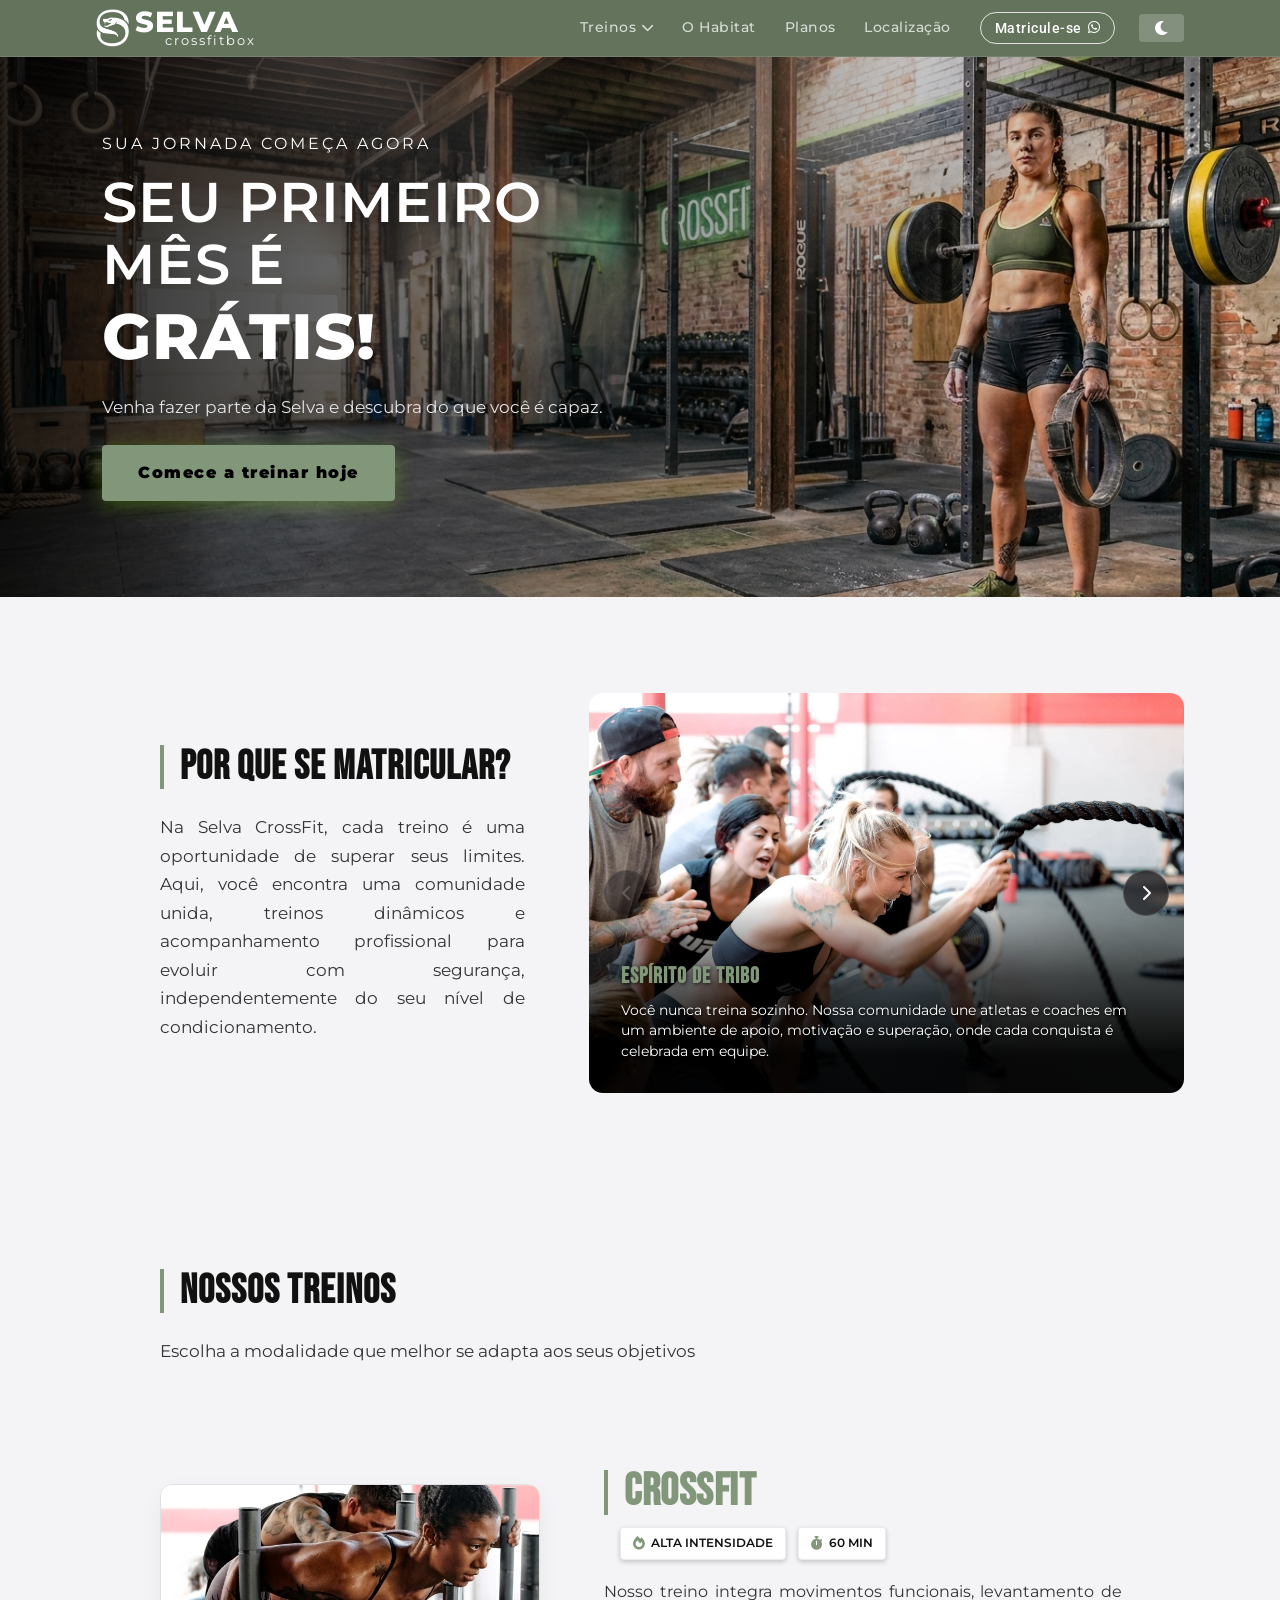
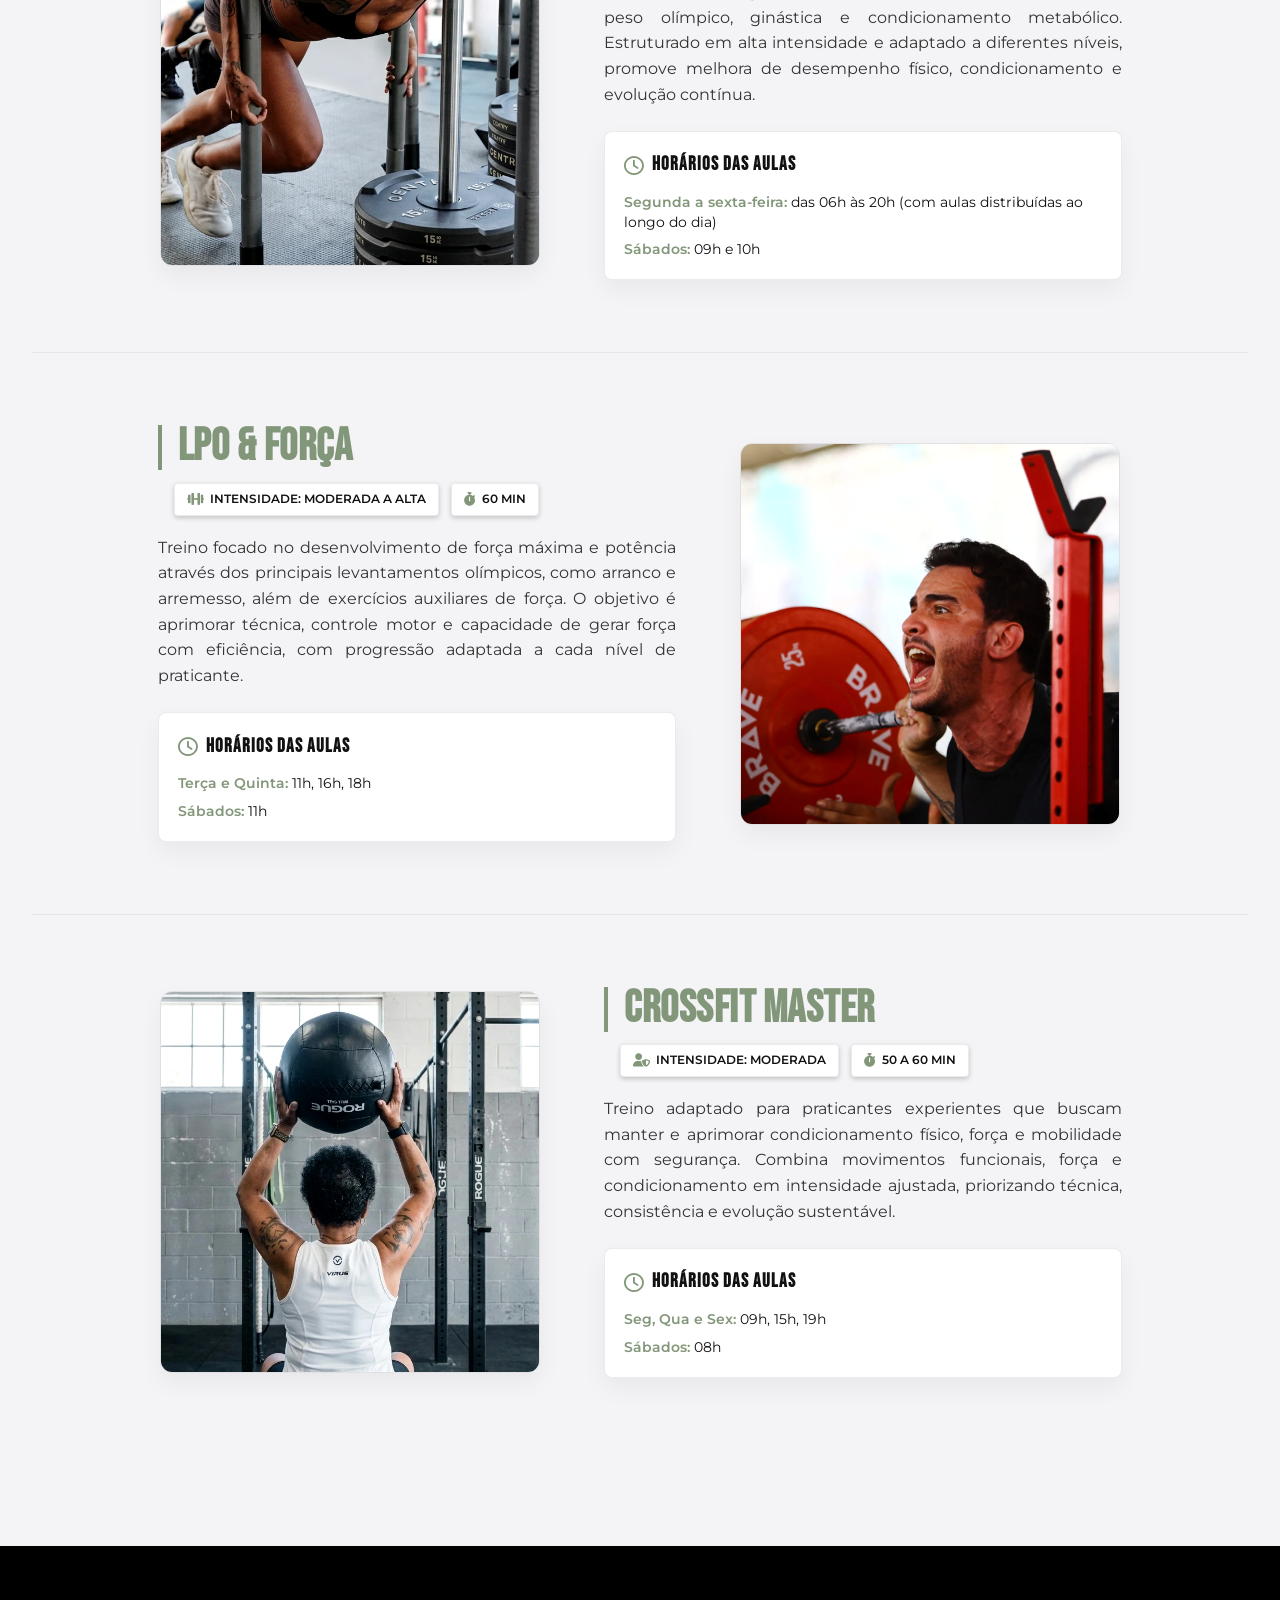
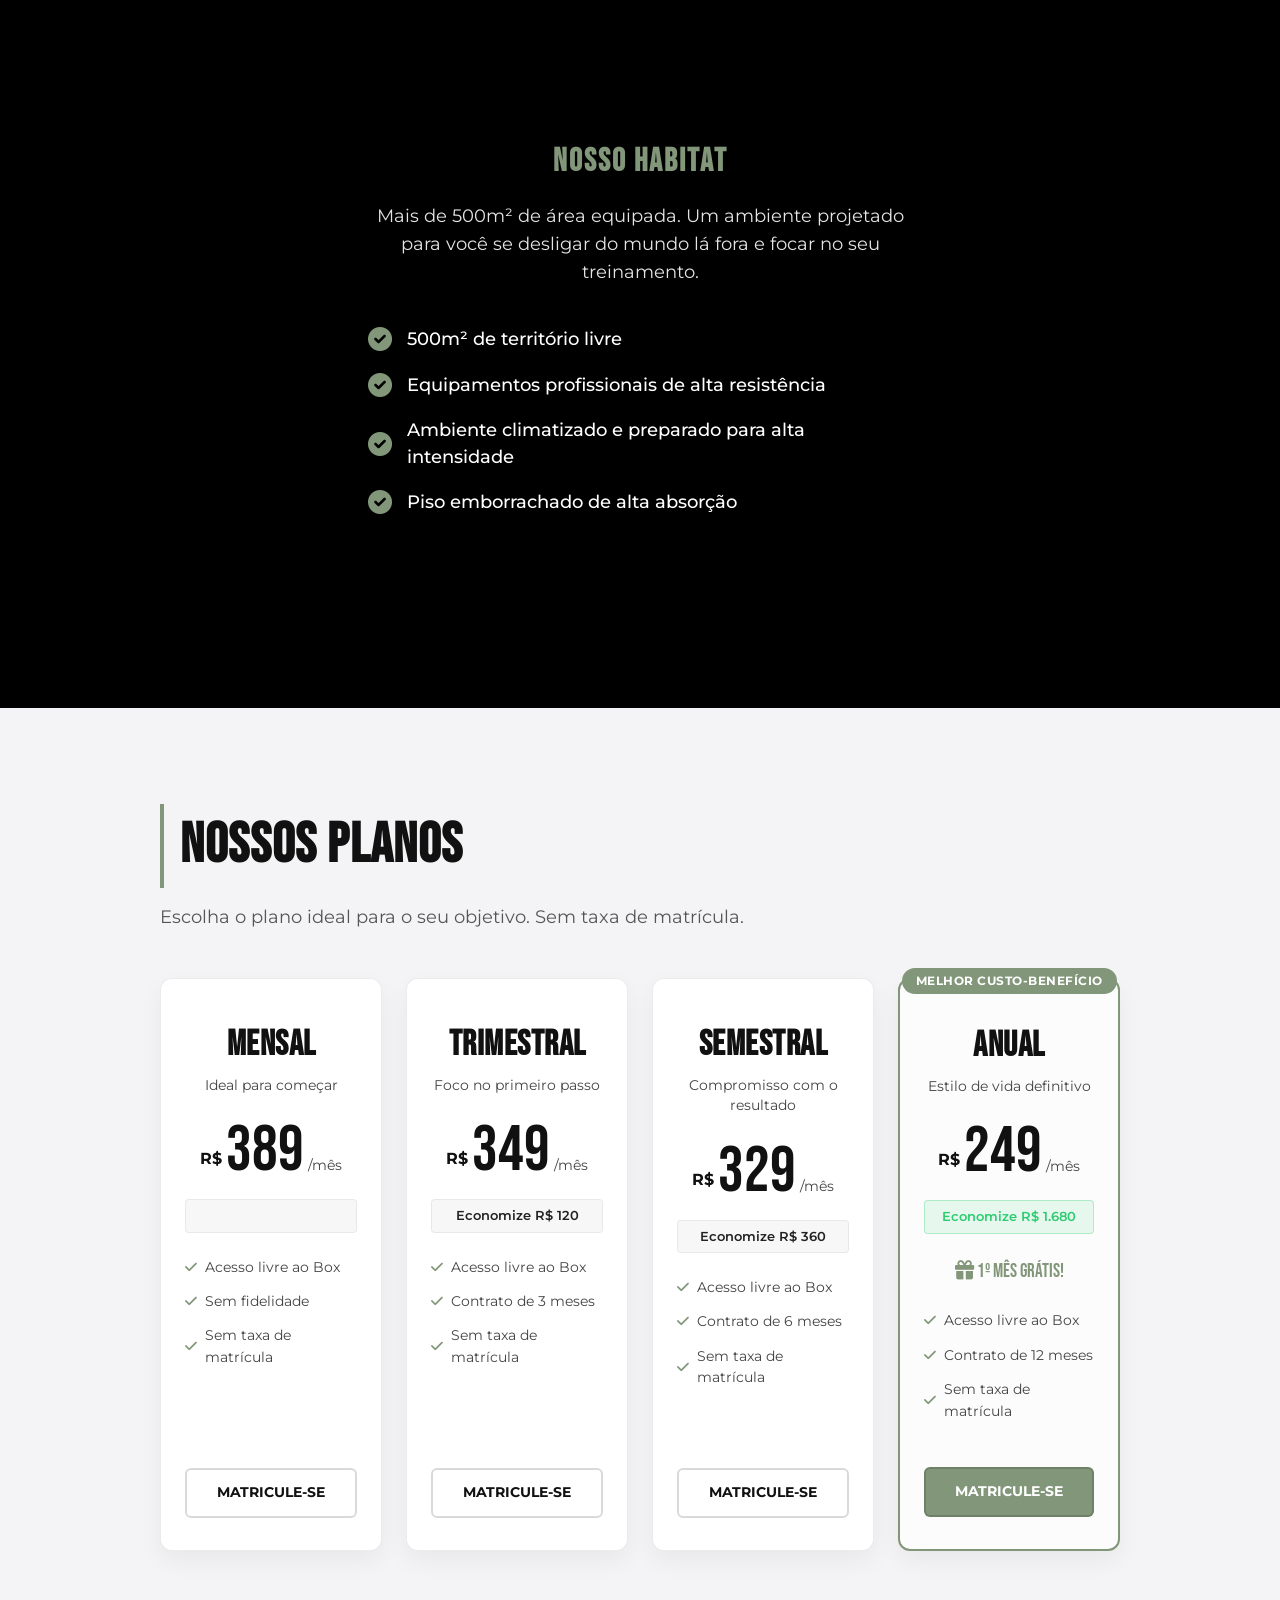
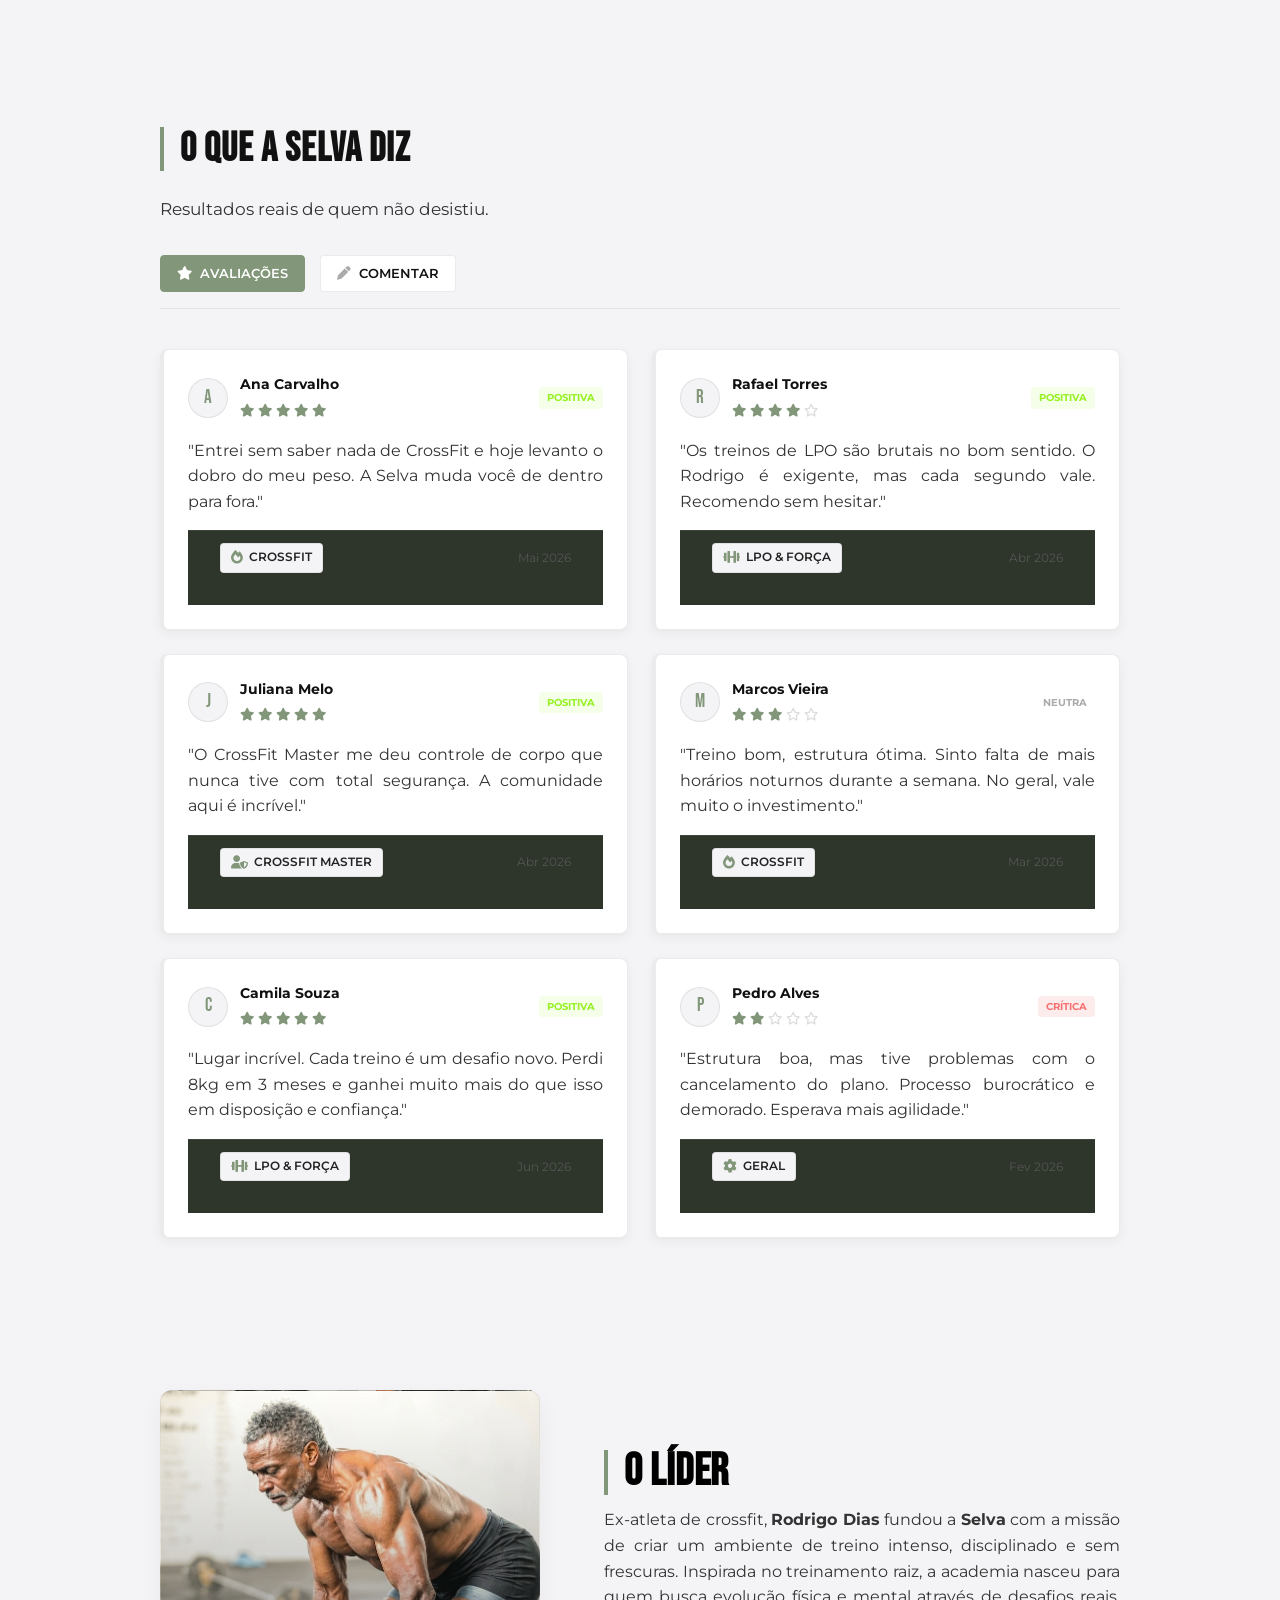
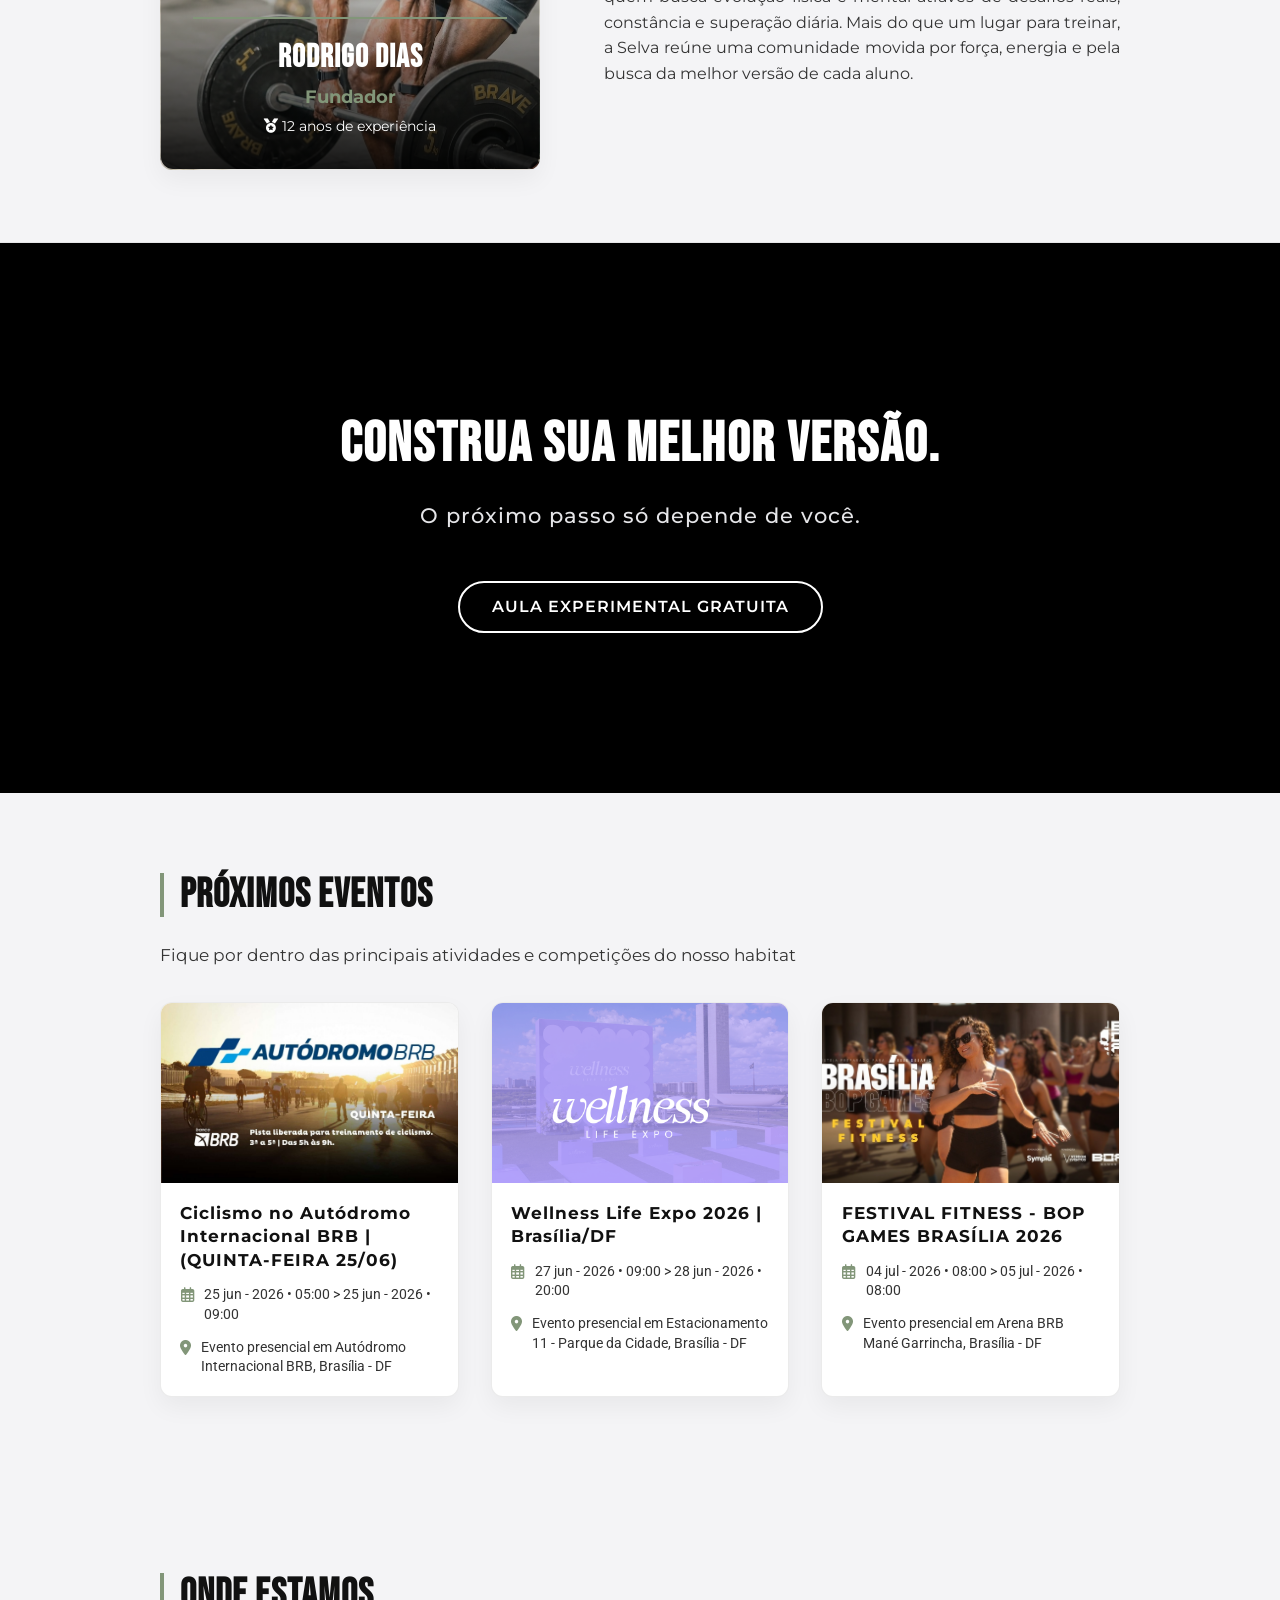
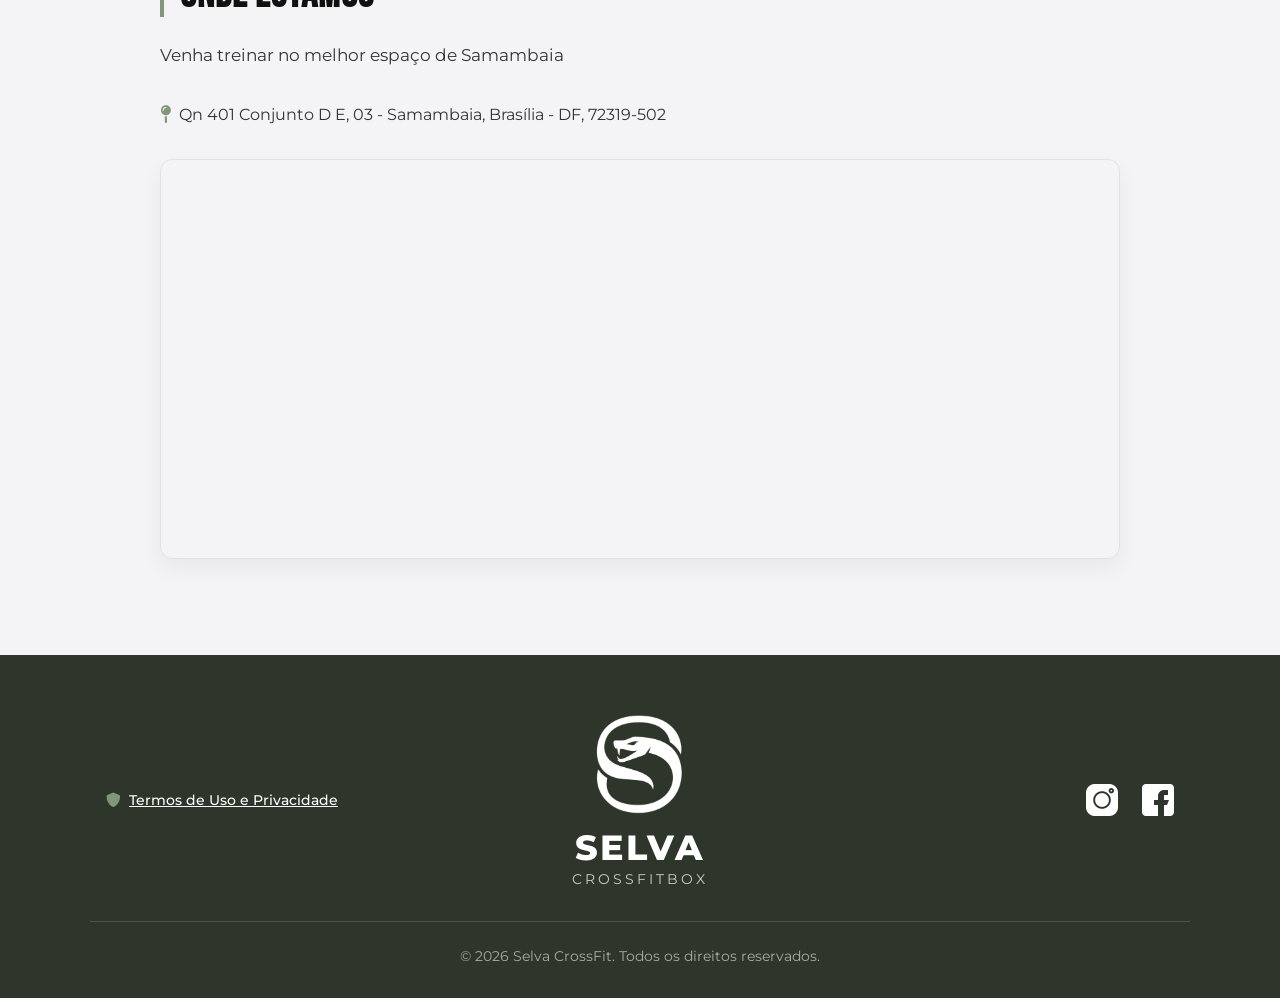
==== index.html @ 00e19dc9 "Atualização Geral" ====
<!DOCTYPE html>
<html lang="pt-BR">

<head>
    <meta charset="UTF-8">
    <meta name="viewport" content="width=device-width, initial-scale=1.0, viewport-fit=cover">
    <meta name="description"
        content="Selva CrossFit - Desperte seu instinto primal. A maior academia de Samambaia - DF.">
    <meta name="theme-color" content="#e6e6e8">
    <title>Selva CrossFit | Desperte seu Instinto Primal - Samambaia/DF</title>

    <!-- Importação das fontes -->
    <link rel="preconnect" href="https://fonts.googleapis.com">
    <link rel="preconnect" href="https://fonts.gstatic.com" crossorigin>
    <link
        href="https://fonts.googleapis.com/css2?family=Bebas+Neue&family=League+Gothic&family=Montserrat:wght@400;700;800&family=Roboto:wght@300;400;500;700&display=swap"
        rel="stylesheet">
    <link rel="stylesheet" href="https://cdnjs.cloudflare.com/ajax/libs/font-awesome/6.0.0-beta3/css/all.min.css">

    <!-- Importação das fontes CSS-->
    <link rel="stylesheet" href="css/base/reset.css">
    <link rel="stylesheet" href="css/base/global.css">

    <link rel="stylesheet" href="css/layout/header.css">
    <link rel="stylesheet" href="css/layout/footer.css">

    <link rel="stylesheet" href="css/sections/promocional.css">
    <link rel="stylesheet" href="css/sections/carrossel.css">
    <link rel="stylesheet" href="css/sections/treinos.css">
    <link rel="stylesheet" href="css/sections/habitat.css">
    <link rel="stylesheet" href="css/sections/planos.css">
    <link rel="stylesheet" href="css/sections/reviwers.css">
    <link rel="stylesheet" href="css/sections/lider.css">
    <link rel="stylesheet" href="css/sections/parallax.css">
    <link rel="stylesheet" href="css/sections/eventos.css">
    <link rel="stylesheet" href="css/sections/localizacao.css">

</head>

<body>
    <!-- Botão tema -->
    <input type="checkbox" id="dark-toggle" class="sr-only" checked>
    <input type="checkbox" id="menu-toggle" class="sr-only">

    <div class="site-container">

        <!-- Menu -->
        <header class="main-header">
            <div class="header-container">

                <!-- Logo -->
                <a href="#inicio" class="logo-link" aria-label="Selva CrossFit - Voltar para o início">
                    <div class="logo-area-composta">
                        <img src="assets/icons/logo.svg" class="logo-simbolo" alt="" aria-hidden="true">
                        <div class="logo-texto-bloco">
                            <h1 class="logo-txt-principal">SELVA</h1>
                            <span class="logo-txt-sub">crossfitbox</span>
                        </div>
                    </div>
                </a>

                <nav class="top-nav" aria-label="Navegação principal">
                    <ul>
                        <li class="dropdown">
                            <a href="#inicio" aria-haspopup="true">Treinos <i class="fas fa-chevron-down"
                                    aria-hidden="true"></i></a>
                            <ul class="dropdown-menu">
                                <li><a href="#crossfit">CrossFit</a></li>
                                <li><a href="#lpo">LPO</a></li>
                                <li><a href="#crossfit-master">CrossFit Master</a></li>
                            </ul>
                        </li>
                        <li><a href="#estrutura">O Habitat</a></li>
                        <li><a href="#planos">Planos</a></li>
                        <li><a href="#localizacao">Localização</a></li>
                        <li class="nav-btn-container">
                            <a href="https://api.whatsapp.com/send/?phone=556130488201" target="_blank" rel="noopener"
                                class="btn-nav-eval">
                                Matricule-se <i class="fab fa-whatsapp" aria-hidden="true"></i>
                            </a>
                        </li>
                    </ul>
                </nav>

                <div class="header-controls">
                    <div class="theme-toggle">
                        <label for="dark-toggle" class="toggle-label">
                            <i class="fas fa-moon" aria-hidden="true"></i>
                            <span class="sr-only">Alternar tema claro e escuro</span>
                        </label>
                    </div>

                    <label for="menu-toggle" class="btn-mobile-menu">
                        <i class="fas fa-bars" aria-hidden="true"></i>
                        <span class="sr-only">Abrir menu de navegação</span>
                    </label>
                </div>

            </div>
        </header>

        <!-- Seção banner promocional -->
        <section id="inicio" class="promocional">
            <div class="conteudo-promo">
                <span>SUA JORNADA COMEÇA AGORA</span>
                <h2>
                    SEU PRIMEIRO MÊS É
                    <span>GRÁTIS!</span>
                </h2>
                <p>
                    Venha fazer parte da Selva e descubra do que você é capaz.
                </p>
                <a href="#planos" class="btn-green">
                    Comece a treinar hoje
                </a>
            </div>
            <div class="promo-imagem">
                <img src="assets/img/banner/promocao.png" alt="Crossfit">
            </div>
        </section>


        <!-- Seção Por Que Matricular na Selva -->
        <section id="por-que-selva" class="pq-selva-section">

            <!-- Inputs de controle para movimentar o trilho lateralmente -->
            <input type="radio" name="pq-carousel-track" id="pq-car-1" checked class="sr-only">
            <input type="radio" name="pq-carousel-track" id="pq-car-2" class="sr-only">
            <input type="radio" name="pq-carousel-track" id="pq-car-3" class="sr-only">
            <input type="radio" name="pq-carousel-track" id="pq-car-4" class="sr-only">

            <div class="pq-selva-container-centralizado">
                <div class="pq-selva-flex-layout">

                    <!-- LADO ESQUERDO -->
                    <div class="pq-selva-texto-lado">
                        <div class="pq-titulo-bloco">
                            <h2 class="section-main-title text-left">Por que se matricular?</h2>
                        </div>
                        <p class="pq-texto-principal">
                            Na Selva CrossFit, cada treino é uma oportunidade de superar seus limites. Aqui, você
                            encontra uma comunidade unida, treinos dinâmicos e acompanhamento profissional para evoluir
                            com segurança, independentemente do seu nível de condicionamento.
                        </p>
                    </div>

                    <!-- LADO DIREITO -->
                    <div class="pq-selva-carousel-lado">

                        <div class="carousel-window">

                            <!-- AS SETAS FLUTUANTES -->
                            <div class="carousel-navigation-absolute">
                                <div class="arrows-group-abs ctrl-1">
                                    <span class="arrow-abs-disabled"><i class="fas fa-chevron-left"></i></span>
                                    <label for="pq-car-2" class="arrow-abs-active"><i
                                            class="fas fa-chevron-right"></i></label>
                                </div>
                                <div class="arrows-group-abs ctrl-2">
                                    <label for="pq-car-1" class="arrow-abs-active"><i
                                            class="fas fa-chevron-left"></i></label>
                                    <label for="pq-car-3" class="arrow-abs-active"><i
                                            class="fas fa-chevron-right"></i></label>
                                </div>
                                <div class="arrows-group-abs ctrl-3">
                                    <label for="pq-car-2" class="arrow-abs-active"><i
                                            class="fas fa-chevron-left"></i></label>
                                    <label for="pq-car-4" class="arrow-abs-active"><i
                                            class="fas fa-chevron-right"></i></label>
                                </div>
                                <div class="arrows-group-abs ctrl-4">
                                    <label for="pq-car-3" class="arrow-abs-active"><i
                                            class="fas fa-chevron-left"></i></label>
                                    <span class="arrow-abs-disabled"><i class="fas fa-chevron-right"></i></span>
                                </div>
                            </div>

                            <!-- TRILHO DE IMAGENS -->
                            <div class="carousel-track">

                                <!-- Imagem 1: Comunidade -->
                                <div class="carousel-card-item">
                                    <div class="card-img-box">
                                        <img src="assets/img/carrossel/comunidade.webp" alt="Comunidade Selva CrossFit">
                                        <div class="card-caption-inside">
                                            <h3>Espírito de Tribo</h3>
                                            <p>Você nunca treina sozinho. Nossa comunidade une atletas e coaches em um
                                                ambiente de apoio, motivação e superação, onde cada conquista é
                                                celebrada em equipe.</p>
                                        </div>
                                    </div>
                                </div>

                                <!-- Imagem 2: Instrutor -->
                                <div class="carousel-card-item">
                                    <div class="card-img-box">
                                        <img src="assets/img/carrossel/instrutor.webp" alt="Treinadores Selva CrossFit">
                                        <div class="card-caption-inside">
                                            <h3>Treinadores de Verdade</h3>
                                            <p>Profissionais altamente qualificados acompanham cada treino, garantindo
                                                execução correta dos movimentos e prevenção de lesões. As aulas são
                                                adaptadas ao seu nível, do iniciante ao atleta experiente.</p>
                                        </div>
                                    </div>
                                </div>

                                <!-- Imagem 3: Variedade -->
                                <div class="carousel-card-item">
                                    <div class="card-img-box">
                                        <img src="assets/img/carrossel/variedade.webp"
                                            alt="Treinos Dinâmicos Selva CrossFit">
                                        <div class="card-caption-inside">
                                            <h3>Treinos Dinâmicos</h3>
                                            <p>Sem monotonia. Cada dia é um treino diferente, combinando levantamento de
                                                peso, ginástica e cardio para manter a evolução constante e evitar
                                                estagnação.</p>
                                        </div>
                                    </div>
                                </div>

                                <!-- Imagem 4: Ambiente -->
                                <div class="carousel-card-item">
                                    <div class="card-img-box">
                                        <img src="assets/img/carrossel/ambiente.webp" alt="Estrutura Selva CrossFit">
                                        <div class="card-caption-inside">
                                            <h3>Estrutura de Elite</h3>
                                            <p>Estrutura completa para treinos de alta performance, com equipamentos
                                                modernos, ambiente preparado e segurança para evoluir em qualquer nível.
                                            </p>
                                        </div>
                                    </div>
                                </div>

                            </div> <!-- /carousel-track -->
                        </div> <!-- /carousel-window -->

                    </div> <!-- /pq-selva-carousel-lado -->

                </div> <!-- /pq-selva-flex-layout -->
            </div> <!-- /pq-selva-container-centralizado -->
        </section>

        <!-- Seção de Treinos-->
        <section id="treinos" class="treinos-secao-global">
            <div class="container-titulo-treinos">
                <div class="pq-titulo-bloco">
                    <h2 class="section-main-title text-left">Nossos Treinos</h2>
                </div>
                <p class="section-subtitle">Escolha a modalidade que melhor se adapta aos seus objetivos</p>
            </div>
            <!-- MODALIDADE 1: CROSSFIT -->
            <div id="crossfit" class="treino-secao-independente">
                <div class="treino-container-centralizado">
                    <div class="treino-row-grande">
                        <div class="treino-col-img-grande">
                            <img src="assets/img/modalidades/crossfit.webp" alt="Treino de CrossFit Selva">
                        </div>
                        <div class="treino-col-texto-grande">
                            <div class="treino-titulo-bloco">
                                <h3>CrossFit</h3>
                            </div>
                            <div class="treino-badges-atributos">
                                <span class="badge-atrib"><i class="fas fa-fire"></i> Alta Intensidade</span>
                                <span class="badge-atrib"><i class="fas fa-stopwatch"></i> 60 min</span>
                            </div>
                            <p class="treino-descricao">
                                Nosso treino integra movimentos funcionais, levantamento de peso olímpico, ginástica e
                                condicionamento metabólico. Estruturado em alta intensidade e adaptado a diferentes
                                níveis, promove melhora de desempenho físico, condicionamento e evolução contínua.
                            </p>
                            <div class="treino-horarios-box">
                                <h4><i class="far fa-clock"></i> Horários das aulas</h4>
                                <div class="horarios-grid">
                                    <div class="horario-item"><span>Segunda a sexta-feira:</span> das 06h às 20h (com
                                        aulas distribuídas ao longo do dia)</div>
                                    <div class="horario-item"><span>Sábados:</span> 09h e 10h</div>
                                </div>
                            </div>
                        </div>
                    </div>
                </div>
            </div>

            <!-- MODALIDADE 2: LPO & FORÇA -->
            <div id="lpo" class="treino-secao-independente">
                <div class="treino-container-centralizado">
                    <div class="treino-row-grande row-reverse-grande">
                        <div class="treino-col-img-grande">
                            <img src="assets/img/modalidades/lpo.webp" alt="Treino de LPO Selva">
                        </div>
                        <div class="treino-col-texto-grande">
                            <div class="treino-titulo-bloco">
                                <h3>LPO & Força</h3>
                            </div>
                            <div class="treino-badges-atributos">
                                <span class="badge-atrib"><i class="fas fa-dumbbell"></i> Intensidade: moderada a
                                    alta</span>
                                <span class="badge-atrib"><i class="fas fa-stopwatch"></i> 60 min</span>
                            </div>
                            <p class="treino-descricao">
                                Treino focado no desenvolvimento de força máxima e potência através dos principais
                                levantamentos olímpicos, como arranco e arremesso, além de exercícios auxiliares de
                                força. O objetivo é aprimorar técnica, controle motor e capacidade de gerar força com
                                eficiência, com progressão adaptada a cada nível de praticante.
                            </p>
                            <div class="treino-horarios-box">
                                <h4><i class="far fa-clock"></i> Horários das Aulas</h4>
                                <div class="horarios-grid">
                                    <div class="horario-item"><span>Terça e Quinta:</span> 11h, 16h, 18h</div>
                                    <div class="horario-item"><span>Sábados:</span> 11h</div>
                                </div>
                            </div>
                        </div>
                    </div>
                </div>
            </div>

            <!-- MODALIDADE 3: CROSSFIT MASTER -->
            <div id="crossfit-master" class="treino-secao-independente">
                <div class="treino-container-centralizado">
                    <div class="treino-row-grande">
                        <div class="treino-col-img-grande">
                            <img src="assets/img/modalidades/master.webp" alt="Treino de CrossFit Master Selva">
                        </div>
                        <div class="treino-col-texto-grande">
                            <div class="treino-titulo-bloco">
                                <h3>CrossFit Master</h3>
                            </div>
                            <div class="treino-badges-atributos">
                                <span class="badge-atrib"><i class="fas fa-user-shield"></i> Intensidade:
                                    moderada</span>
                                <span class="badge-atrib"><i class="fas fa-stopwatch"></i> 50 a 60 min</span>
                            </div>
                            <p class="treino-descricao">
                                Treino adaptado para praticantes experientes que buscam manter e aprimorar
                                condicionamento físico, força e mobilidade com segurança. Combina movimentos funcionais,
                                força e condicionamento em intensidade ajustada, priorizando técnica, consistência e
                                evolução sustentável.
                            </p>
                            <div class="treino-horarios-box">
                                <h4><i class="far fa-clock"></i> Horários das Aulas</h4>
                                <div class="horarios-grid">
                                    <div class="horario-item"><span>Seg, Qua e Sex:</span> 09h, 15h, 19h</div>
                                    <div class="horario-item"><span>Sábados:</span> 08h</div>
                                </div>
                            </div>
                        </div>
                    </div>
                </div>
            </div>
        </section>

        <!-- Seção de habitat-->
        <section id="estrutura" class="habitat-video-section">
            <video autoplay loop muted playsinline poster="assets/video/video.mp4" class="habitat-video-bg">
                <source src="assets/video/video.mp4" type="video/mp4">
                Seu navegador não suporta vídeos.
            </video>

            <div class="habitat-overlay">
                <div class="container habitat-content">
                    <h2>Nosso Habitat</h2>
                    <p class="section-subtitle">Mais de 500m² de área equipada. Um ambiente projetado para você se
                        desligar do mundo lá fora e focar no seu treinamento.</p>

                    <div class="estrutura-list-container">
                        <ul class="estrutura-list">
                            <li><i class="fas fa-check-circle" aria-hidden="true"></i> 500m² de território livre</li>
                            <li><i class="fas fa-check-circle" aria-hidden="true"></i> Equipamentos profissionais de
                                alta resistência</li>
                            <li><i class="fas fa-check-circle" aria-hidden="true"></i> Ambiente climatizado e preparado
                                para alta intensidade</li>
                            <li><i class="fas fa-check-circle" aria-hidden="true"></i> Piso emborrachado de alta
                                absorção</li>
                        </ul>
                    </div>
                </div>
            </div>
        </section>
        <main>

            <!-- Seção de Planos -->
            <section id="planos" class="planos-secao-global">
                <div class="container-titulo-planos">
                    <div class="planos-titulo-bloco">
                        <h2 class="section-main-title text-left">Nossos Planos</h2>
                    </div>
                    <p class="section-subtitle">Escolha o plano ideal para o seu objetivo. Sem taxa de matrícula.</p>
                </div>

                <div class="planos-container-centralizado">
                    <div class="planos-grid-premium">

                        <!-- CARD 1: MENSAL -->
                        <div class="plano-card-premium">
                            <div class="plano-header">
                                <h3>Mensal</h3>
                                <p class="plano-sub">Ideal para começar</p>
                            </div>
                            <div class="plano-preco-box">
                                <span class="moeda">R$</span>
                                <span class="valor">389</span>
                                <span class="periodo">/mês</span>
                            </div>
                            <div class="plano-economia-badge economia-vazia">
                                —
                            </div>
                            <ul class="plano-beneficios">
                                <li><i class="fas fa-check"></i> Acesso livre ao Box</li>
                                <li><i class="fas fa-check"></i> Sem fidelidade</li>
                                <li><i class="fas fa-check"></i> Sem taxa de matrícula</li>
                            </ul>
                            <div class="plano-action">
                                <a href="https://api.whatsapp.com/send/?phone=556130488201" target="_blank"
                                    rel="noopener" class="btn-plano">Matricule-se</a>
                            </div>
                        </div>

                        <!-- CARD 2: TRIMESTRAL -->
                        <div class="plano-card-premium">
                            <div class="plano-header">
                                <h3>Trimestral</h3>
                                <p class="plano-sub">Foco no primeiro passo</p>
                            </div>
                            <div class="plano-preco-box">
                                <span class="moeda">R$</span>
                                <span class="valor">349</span>
                                <span class="periodo">/mês</span>
                            </div>
                            <div class="plano-economia-badge">
                                Economize R$ 120
                            </div>
                            <ul class="plano-beneficios">
                                <li><i class="fas fa-check"></i> Acesso livre ao Box</li>
                                <li><i class="fas fa-check"></i> Contrato de 3 meses</li>
                                <li><i class="fas fa-check"></i> Sem taxa de matrícula</li>
                            </ul>
                            <div class="plano-action">
                                <a href="https://api.whatsapp.com/send/?phone=556130488201" target="_blank"
                                    rel="noopener" class="btn-plano">Matricule-se</a>
                            </div>
                        </div>

                        <!-- CARD 3: SEMESTRAL -->
                        <div class="plano-card-premium">
                            <div class="plano-header">
                                <h3>Semestral</h3>
                                <p class="plano-sub">Compromisso com o resultado</p>
                            </div>
                            <div class="plano-preco-box">
                                <span class="moeda">R$</span>
                                <span class="valor">329</span>
                                <span class="periodo">/mês</span>
                            </div>
                            <div class="plano-economia-badge">
                                Economize R$ 360
                            </div>
                            <ul class="plano-beneficios">
                                <li><i class="fas fa-check"></i> Acesso livre ao Box</li>
                                <li><i class="fas fa-check"></i> Contrato de 6 meses</li>
                                <li><i class="fas fa-check"></i> Sem taxa de matrícula</li>
                            </ul>
                            <div class="plano-action">
                                <a href="https://api.whatsapp.com/send/?phone=556130488201" target="_blank"
                                    rel="noopener" class="btn-plano">Matricule-se</a>
                            </div>
                        </div>

                        <!-- CARD 4: ANUAL (DESTAQUE) -->
                        <div class="plano-card-premium plano-destaque">
                            <div class="tag-mais-vantajoso">Melhor Custo-Benefício</div>
                            <div class="plano-header">
                                <h3>Anual</h3>
                                <p class="plano-sub">Estilo de vida definitivo</p>
                            </div>
                            <div class="plano-preco-box">
                                <span class="moeda">R$</span>
                                <span class="valor">249</span>
                                <span class="periodo">/mês</span>
                            </div>
                            <div class="plano-economia-badge badge-anual">
                                Economize R$ 1.680
                            </div>
                            <div class="bonus-anual-tag">
                                <i class="fas fa-gift"></i> 1º MÊS GRÁTIS!
                            </div>
                            <ul class="plano-beneficios">
                                <li><i class="fas fa-check"></i> Acesso livre ao Box</li>
                                <li><i class="fas fa-check"></i> Contrato de 12 meses</li>
                                <li><i class="fas fa-check"></i> Sem taxa de matrícula</li>
                            </ul>
                            <div class="plano-action">
                                <a href="https://api.whatsapp.com/send/?phone=556130488201" target="_blank"
                                    rel="noopener" class="btn-plano btn-plano-destaque">Matricule-se</a>
                            </div>
                        </div>

                    </div>
                </div>
            </section>

            <!-- Seção de Avaliações -->
            <section id="avaliacoes" class="treinos-secao-global">
                <div class="container-titulo-treinos">
                    <div class="pq-titulo-bloco">
                        <h2 class="section-main-title text-left">O que a Selva diz</h2>
                    </div>
                    <p class="section-subtitle">Resultados reais de quem não desistiu.</p>
                </div>

                <div class="treino-container-centralizado">
                    <!-- Controle das abas -->
                    <input type="checkbox" id="reviews-tab-toggle" class="sr-only">

                    <!-- Abas Estilizadas -->
                    <div class="rv-tabs">
                        <label class="rv-tab rv-tab--list" for="reviews-tab-toggle">
                            <i class="fas fa-star" aria-hidden="true"></i> Avaliações
                        </label>
                        <label class="rv-tab rv-tab--form" for="reviews-tab-toggle">
                            <i class="fas fa-pen" aria-hidden="true"></i> Comentar
                        </label>
                    </div>

                    <!-- Painel: Lista de avaliações (6 cards) -->
                    <div class="rv-panel rv-panel--list">

                        <!-- Card 1 -->
                        <article class="rv-card">
                            <h3 class="sr-only">Avaliação de Ana Carvalho</h3>
                            <header class="rv-card__header">
                                <div class="rv-avatar">A</div>
                                <div>
                                    <p class="rv-card__name">Ana Carvalho</p>
                                    <div class="rv-stars rv-stars--5">
                                        <i class="fas fa-star" aria-hidden="true"></i>
                                        <i class="fas fa-star" aria-hidden="true"></i>
                                        <i class="fas fa-star" aria-hidden="true"></i>
                                        <i class="fas fa-star" aria-hidden="true"></i>
                                        <i class="fas fa-star" aria-hidden="true"></i>
                                        <span class="sr-only">5 de 5 estrelas</span>
                                    </div>
                                </div>
                                <span class="rv-badge rv-badge--positive">Positiva</span>
                            </header>
                            <p class="treino-descricao">"Entrei sem saber nada de CrossFit e hoje levanto o dobro do meu
                                peso. A Selva muda você de dentro para fora."</p>
                            <footer class="rv-card__footer">
                                <span class="badge-atrib"><i class="fas fa-fire"></i> CrossFit</span>
                                <time class="rv-date" datetime="2026-05">Mai 2026</time>
                            </footer>
                        </article>

                        <!-- Card 2 -->
                        <article class="rv-card">
                            <h4 class="sr-only">Avaliação de Rafael Torres</h4>
                            <header class="rv-card__header">
                                <div class="rv-avatar">R</div>
                                <div>
                                    <p class="rv-card__name">Rafael Torres</p>
                                    <div class="rv-stars rv-stars--4">
                                        <i class="fas fa-star" aria-hidden="true"></i>
                                        <i class="fas fa-star" aria-hidden="true"></i>
                                        <i class="fas fa-star" aria-hidden="true"></i>
                                        <i class="fas fa-star" aria-hidden="true"></i>
                                        <i class="far fa-star" aria-hidden="true"></i>
                                        <span class="sr-only">4 de 5 estrelas</span>
                                    </div>
                                </div>
                                <span class="rv-badge rv-badge--positive">Positiva</span>
                            </header>
                            <p class="treino-descricao">"Os treinos de LPO são brutais no bom sentido. O Rodrigo é
                                exigente, mas cada segundo vale. Recomendo sem hesitar."</p>
                            <footer class="rv-card__footer">
                                <span class="badge-atrib"><i class="fas fa-dumbbell"></i> LPO & Força</span>
                                <time class="rv-date" datetime="2026-04">Abr 2026</time>
                            </footer>
                        </article>

                        <!-- Card 3 -->
                        <article class="rv-card">
                            <h4 class="sr-only">Avaliação de Juliana Melo</h4>
                            <header class="rv-card__header">
                                <div class="rv-avatar">J</div>
                                <div>
                                    <p class="rv-card__name">Juliana Melo</p>
                                    <div class="rv-stars rv-stars--5">
                                        <i class="fas fa-star" aria-hidden="true"></i>
                                        <i class="fas fa-star" aria-hidden="true"></i>
                                        <i class="fas fa-star" aria-hidden="true"></i>
                                        <i class="fas fa-star" aria-hidden="true"></i>
                                        <i class="fas fa-star" aria-hidden="true"></i>
                                        <span class="sr-only">5 de 5 estrelas</span>
                                    </div>
                                </div>
                                <span class="rv-badge rv-badge--positive">Positiva</span>
                            </header>
                            <p class="treino-descricao">"O CrossFit Master me deu controle de corpo que nunca tive com
                                total segurança. A comunidade aqui é incrível."</p>
                            <footer class="rv-card__footer">
                                <span class="badge-atrib"><i class="fas fa-user-shield"></i> CrossFit Master</span>
                                <time class="rv-date" datetime="2026-04">Abr 2026</time>
                            </footer>
                        </article>

                        <!-- Card 4 -->
                        <article class="rv-card">
                            <h4 class="sr-only">Avaliação de Marcos Vieira</h4>
                            <header class="rv-card__header">
                                <div class="rv-avatar">M</div>
                                <div>
                                    <p class="rv-card__name">Marcos Vieira</p>
                                    <div class="rv-stars rv-stars--3">
                                        <i class="fas fa-star" aria-hidden="true"></i>
                                        <i class="fas fa-star" aria-hidden="true"></i>
                                        <i class="fas fa-star" aria-hidden="true"></i>
                                        <i class="far fa-star" aria-hidden="true"></i>
                                        <i class="far fa-star" aria-hidden="true"></i>
                                        <span class="sr-only">3 de 5 estrelas</span>
                                    </div>
                                </div>
                                <span class="rv-badge rv-badge--neutral">Neutra</span>
                            </header>
                            <p class="treino-descricao">"Treino bom, estrutura ótima. Sinto falta de mais horários
                                noturnos durante a semana. No geral, vale muito o investimento."</p>
                            <footer class="rv-card__footer">
                                <span class="badge-atrib"><i class="fas fa-fire"></i> CrossFit</span>
                                <time class="rv-date" datetime="2026-03">Mar 2026</time>
                            </footer>
                        </article>

                        <!-- Card 5 -->
                        <article class="rv-card">
                            <h4 class="sr-only">Avaliação de Camila Souza</h4>
                            <header class="rv-card__header">
                                <div class="rv-avatar">C</div>
                                <div>
                                    <p class="rv-card__name">Camila Souza</p>
                                    <div class="rv-stars rv-stars--5">
                                        <i class="fas fa-star" aria-hidden="true"></i>
                                        <i class="fas fa-star" aria-hidden="true"></i>
                                        <i class="fas fa-star" aria-hidden="true"></i>
                                        <i class="fas fa-star" aria-hidden="true"></i>
                                        <i class="fas fa-star" aria-hidden="true"></i>
                                        <span class="sr-only">5 de 5 estrelas</span>
                                    </div>
                                </div>
                                <span class="rv-badge rv-badge--positive">Positiva</span>
                            </header>
                            <p class="treino-descricao">"Lugar incrível. Cada treino é um desafio novo. Perdi 8kg em 3
                                meses e ganhei muito mais do que isso em disposição e confiança."</p>
                            <footer class="rv-card__footer">
                                <span class="badge-atrib"><i class="fas fa-dumbbell"></i> LPO & Força</span>
                                <time class="rv-date" datetime="2026-06">Jun 2026</time>
                            </footer>
                        </article>

                        <!-- Card 6 -->
                        <article class="rv-card">
                            <h4 class="sr-only">Avaliação de Pedro Alves</h4>
                            <header class="rv-card__header">
                                <div class="rv-avatar">P</div>
                                <div>
                                    <p class="rv-card__name">Pedro Alves</p>
                                    <div class="rv-stars rv-stars--2">
                                        <i class="fas fa-star" aria-hidden="true"></i>
                                        <i class="fas fa-star" aria-hidden="true"></i>
                                        <i class="far fa-star" aria-hidden="true"></i>
                                        <i class="far fa-star" aria-hidden="true"></i>
                                        <i class="far fa-star" aria-hidden="true"></i>
                                        <span class="sr-only">2 de 5 estrelas</span>
                                    </div>
                                </div>
                                <span class="rv-badge rv-badge--critical">Crítica</span>
                            </header>
                            <p class="treino-descricao">"Estrutura boa, mas tive problemas com o cancelamento do plano.
                                Processo burocrático e demorado. Esperava mais agilidade."</p>
                            <footer class="rv-card__footer">
                                <span class="badge-atrib"><i class="fas fa-cog"></i> Geral</span>
                                <time class="rv-date" datetime="2026-02">Fev 2026</time>
                            </footer>
                        </article>

                    </div>

                    <!-- Painel: Formulário de novo comentário -->
                    <div class="rv-panel rv-panel--form">
                        <div class="treino-horarios-box rv-form-wrapper">
                            <div class="treino-titulo-bloco">
                                <h3>Deixe seu depoimento</h3>
                            </div>
                            <form class="rv-form" action="#avaliacoes" method="get" novalidate>

                                <div class="rv-form__row">
                                    <div class="rv-form__field">
                                        <label class="rv-form__label" for="rv-nome">Nome</label>
                                        <input class="rv-form__input" id="rv-nome" name="nome" type="text"
                                            placeholder="Seu nome completo" required>
                                    </div>
                                    <div class="rv-form__field">
                                        <label class="rv-form__label" for="rv-modalidade">Modalidade</label>
                                        <select class="rv-form__input" id="rv-modalidade" name="modalidade" required>
                                            <option value="" disabled selected>Selecione</option>
                                            <option value="crossfit">CrossFit</option>
                                            <option value="lpo">LPO & Força</option>
                                            <option value="master">CrossFit Master</option>
                                        </select>
                                    </div>
                                </div>

                                <!-- SISTEMA DE CLIQUE -->
                                <fieldset class="rv-form__fieldset">
                                    <legend class="rv-form__label">Sua nota</legend>
                                    <div class="rv-star-picker">
                                        <input type="radio" id="review-5" class="sr-only rv-star-input"
                                            name="review-stars" value="5">
                                        <label for="review-5"><i class="fas fa-star"></i><span class="sr-only">5
                                                estrelas</span></label>

                                        <input type="radio" id="review-4" class="sr-only rv-star-input"
                                            name="review-stars" value="4">
                                        <label for="review-4"><i class="fas fa-star"></i><span class="sr-only">4
                                                estrelas</span></label>

                                        <input type="radio" id="review-3" class="sr-only rv-star-input"
                                            name="review-stars" value="3">
                                        <label for="review-3"><i class="fas fa-star"></i><span class="sr-only">3
                                                estrelas</span></label>

                                        <input type="radio" id="review-2" class="sr-only rv-star-input"
                                            name="review-stars" value="2">
                                        <label for="review-2"><i class="fas fa-star"></i><span class="sr-only">2
                                                estrelas</span></label>

                                        <input type="radio" id="review-1" class="sr-only rv-star-input"
                                            name="review-stars" value="1">
                                        <label for="review-1"><i class="fas fa-star"></i><span class="sr-only">1
                                                estrela</span></label>
                                    </div>
                                </fieldset>
                                <div class="rv-form__field">
                                    <label class="rv-form__label" for="rv-comentario">Comentário</label>
                                    <textarea class="rv-form__input rv-form__textarea" id="rv-comentario"
                                        name="comentario" placeholder="Conte sua experiência na Selva..." rows="4"
                                        required></textarea>
                                </div>

                                <button class="btn rv-form__submit" type="submit">
                                    Enviar avaliação <i class="fas fa-chevron-right" aria-hidden="true"></i>
                                </button>

                            </form>
                        </div>
                    </div>

                </div>
            </section>

            <!-- Seção O Líder -->
            <section id="lider" class="treino-secao-independente" style="background: #0d0d0e;">
                <div class="treino-container-centralizado">
                    <div class="treino-row-grande">

                        <!-- LADO ESQUERDO -->
                        <div class="treino-col-img-grande"
                            style="overflow: visible; border: none; box-shadow: none; background: transparent;">
                            <div class="flip-card-container" onclick="this.classList.toggle('flipped')">
                                <div class="flip-card">
                                    <div class="flip-front">
                                        <div class="flip-front-content">
                                            <h3>Rodrigo Dias</h3>
                                            <p class="cargo">Fundador</p>
                                            <p><i class="fas fa-medal" aria-hidden="true"></i> 12 anos de experiência
                                            </p>
                                        </div>
                                    </div>
                                    <div class="flip-back">
                                        <i class="fas fa-quote-left" aria-hidden="true"></i>
                                        <blockquote cite="#lider">
                                            <p>"Aqui dentro, criamos resistência para sobreviver ao caos lá fora."</p>
                                        </blockquote>
                                    </div>
                                </div>
                            </div>
                        </div>

                        <!-- LADO DIREITO -->
                        <div class="lider-col-texto-grande">
                            <div class="treino-titulo-bloco">
                                <h3>O Líder</h3>
                            </div>
                            <p class="treino-descricao">
                                Ex-atleta de crossfit, <strong>Rodrigo Dias</strong> fundou a <strong>Selva</strong> com
                                a missão de criar um ambiente de treino intenso, disciplinado e sem frescuras. Inspirada
                                no treinamento raiz, a academia nasceu para quem busca evolução física e mental através
                                de desafios reais, constância e superação diária. Mais do que um lugar para treinar, a
                                Selva reúne uma comunidade movida por força, energia e pela busca da melhor versão de
                                cada aluno.
                            </p>
                        </div>

                    </div>
                </div>
            </section>

            <!-- Seção de Parallax -->
            <div class="parallax-section">
                <div class="parallax-overlay">
                    <h3>Construa sua melhor versão.</h3>
                    <p>O próximo passo só depende de você.</p>
                    <a href="https://api.whatsapp.com/send/?phone=556130488201" target="_blank" rel="noopener"
                        class="btn btn-white">Aula experimental gratuita</a>
                </div>
            </div>

            <!-- Seção Próximos Eventos  -->
            <section id="eventos" class="treinos-secao-global" style="padding-bottom: 6rem;">

                <!-- Cabeçalho  -->
                <div class="container-titulo-treinos">
                    <div class="pq-titulo-bloco">
                        <h2 class="section-main-title text-left">Próximos Eventos</h2>
                    </div>
                    <p class="section-subtitle">Fique por dentro das principais atividades e competições do nosso
                        habitat</p>
                </div>

                <!-- Grid de Conteúdo -->
                <div class="treino-container-centralizado">
                    <div class="eventos-grid">

                        <!-- Evento 1 -->
                        <a href="https://www.sympla.com.br/evento/ciclismo-no-autodromo-internacional-brb-quinta-feira-25-06/3449644?mp_rloc=Esportes&mp_rtil=Eventos+esportivos+em+destaque"
                            target="_blank" rel="noopener" class="evento-link-wrapper">
                            <article class="evento-card">
                                <div class="evento-img-wrapper">
                                    <img src="assets/img/eventos/evento1.jpg"
                                        alt="Ciclismo no Autódromo Internacional BRB" loading="lazy">
                                </div>
                                <div class="evento-info">
                                    <h3>Ciclismo no Autódromo Internacional BRB | (QUINTA-FEIRA 25/06)</h3>
                                    <div class="evento-data">
                                        <i class="far fa-calendar-alt" aria-hidden="true"></i>
                                        <span>25 jun - 2026 • 05:00 &gt; 25 jun - 2026 • 09:00</span>
                                    </div>
                                    <div class="evento-local">
                                        <i class="fas fa-map-marker-alt" aria-hidden="true"></i>
                                        <span>Evento presencial em Autódromo Internacional BRB, Brasília - DF</span>
                                    </div>
                                </div>
                            </article>
                        </a>

                        <!-- Evento 2 -->
                        <a href="https://www.sympla.com.br/evento/wellness-life-expo-2026-brasilia-df/3457720?referrer=gemini.google.com"
                            target="_blank" rel="noopener" class="evento-link-wrapper">
                            <article class="evento-card">
                                <div class="evento-img-wrapper">
                                    <img src="assets/img/eventos/evento2.png" alt="Wellness Life Expo 2026"
                                        loading="lazy">
                                </div>
                                <div class="evento-info">
                                    <h3>Wellness Life Expo 2026 | Brasília/DF</h3>
                                    <div class="evento-data">
                                        <i class="far fa-calendar-alt" aria-hidden="true"></i>
                                        <span>27 jun - 2026 • 09:00 &gt; 28 jun - 2026 • 20:00</span>
                                    </div>
                                    <div class="evento-local">
                                        <i class="fas fa-map-marker-alt" aria-hidden="true"></i>
                                        <span>Evento presencial em Estacionamento 11 - Parque da Cidade, Brasília -
                                            DF</span>
                                    </div>
                                </div>
                            </article>
                        </a>

                        <!-- Evento 3 -->
                        <a href="https://www.sympla.com.br/evento/festival-fitness-bop-games-brasilia-2026/3372519?referrer=www.google.com"
                            target="_blank" rel="noopener" class="evento-link-wrapper">
                            <article class="evento-card">
                                <div class="evento-img-wrapper">
                                    <img src="assets/img/eventos/evento3.jpg"
                                        alt="FESTIVAL FITNESS - BOP GAMES BRASÍLIA 2026" loading="lazy">
                                </div>
                                <div class="evento-info">
                                    <h3>FESTIVAL FITNESS - BOP GAMES BRASÍLIA 2026</h3>
                                    <div class="evento-data">
                                        <i class="far fa-calendar-alt" aria-hidden="true"></i>
                                        <span>04 jul - 2026 • 08:00 &gt; 05 jul - 2026 • 08:00</span>
                                    </div>
                                    <div class="evento-local">
                                        <i class="fas fa-map-marker-alt" aria-hidden="true"></i>
                                        <span>Evento presencial em Arena BRB Mané Garrincha, Brasília - DF</span>
                                    </div>
                                </div>
                            </article>
                        </a>

                    </div>
                </div>
            </section>

            <!-- Seção Onde Estamos -->
            <section id="localizacao" class="treinos-secao-global" style="padding-bottom: 6rem;">

                <!-- Cabeçalho da Seção -->
                <div class="container-titulo-treinos">
                    <div class="pq-titulo-bloco">
                        <h2 class="section-main-title text-left">Onde Estamos</h2>
                    </div>
                    <p class="section-subtitle">Venha treinar no melhor espaço de Samambaia</p>
                </div>

                <!-- Container centralizado -->
                <div class="treino-container-centralizado">
                    <p class="localizacao-p">
                        <i class="fas fa-map-pin" aria-hidden="true"></i>
                        Qn 401 Conjunto D E, 03 - Samambaia, Brasília - DF, 72319-502
                    </p>

                    <div class="mapa-wrapper">
                        <iframe
                            src="https://www.google.com/maps/embed?pb=!1m18!1m12!1m3!1d3837.8065014444214!2d-48.097800326151955!3d-15.86676408478375!2m3!1f0!2f0!3f0!3m2!1i1024!2i768!4f13.1!3m3!1m2!1s0x935bcd176c626767%3A0x6e49fe9bae37ff6!2sFaculdade%20CCI%20%E2%80%93%20Ensino%20Superior!5e0!3m2!1spt-BR!2sbr!4v1779733617661!5m2!1spt-BR!2sbr"
                            allowfullscreen="" loading="lazy" referrerpolicy="no-referrer-when-downgrade">
                        </iframe>
                    </div>
                </div>
            </section>

        </main>

        <!-- Rodapé -->
        <footer>
            <div class="container footer-grid">
                <div class="footer-left">
                    <p class="footer-seguranca">
                        <i class="fas fa-shield-alt" aria-hidden="true"></i>
                        <a href="pages/termos-dark.html" class="link-termos-dark">Termos de Uso e Privacidade</a>
                        <a href="pages/termos-light.html" class="link-termos-light">Termos de Uso e Privacidade</a>
                    </p>
                </div>

                <div class="footer-center">
                    <div class="footer-logo">
                        <figure class="logo-container-footer">
                            <img src="assets/icons/logo.svg" class="logo-light" alt="Logotipo Selva CrossFit">
                        </figure>
                    </div>
                    <h2 class="footer-brand-title">SELVA</h2>
                    <span class="footer-brand-sub">crossfitbox</span>
                </div>

                <div class="footer-right">
                    <div class="social-icons">
                        <a href="https://www.instagram.com/faculdadecci/reels/" target="_blank" rel="noopener"
                            aria-label="Instagram da Selva CrossFit">
                            <img src="assets/icons/instagram.svg" alt="Siga-nos no Instagram" loading="lazy">
                        </a>
                        <a href="https://www.facebook.com/FaculdadeCCI/" target="_blank" rel="noopener"
                            aria-label="Facebook da Selva CrossFit">
                            <img src="assets/icons/facebook.svg" alt="Curta no Facebook" loading="lazy">
                        </a>
                    </div>
                </div>
            </div>

            <div class="container">
                <hr>
                <div class="footer-links">
                    <p>© 2026 Selva CrossFit. Todos os direitos reservados.</p>
                </div>
            </div>
        </footer>

    </div>
</body>

</html>
---- css/base/global.css ----
/* ==========================================================================
   VARIÁVEIS CSS (TEMA ESCURO PADRÃO)
   ========================================================================== */
:root {
    /* Cores de fundo */
    --bg-primary: #0d0d0e;
    --bg-secondary: #1a1a1c;
    --bg-card: #1a1a1c;
    --bg-header: #64745c;            /* Verde fixo do cabeçalho (não muda) */
    --bg-footer: #2e352a;

    /* Cores de texto */
    --text-primary: #ffffff;
    --text-secondary: #cccccc;
    --text-muted: #aaaaaa;

    /* Bordas e sombras */
    --border-color: rgba(255, 255, 255, 0.1);
    --border-light: rgba(255, 255, 255, 0.08);
    --shadow-card: 0 10px 25px rgba(0, 0, 0, 0.4);
    --shadow-hover: 0 12px 30px rgba(0, 0, 0, 0.5);

    /* Cor de destaque (accent) */
    --accent: #829679;
    --accent-dark: #64745c;

    /* Badge e inputs */
    --badge-bg: #1a1a1c;
    --input-bg: #0d0d0e;
}

/* ==========================================================================
   TEMA CLARO (ativado pelo checkbox #dark-toggle)
   ========================================================================== */
#dark-toggle:checked ~ .site-container {
    --bg-primary: #f4f4f6;
    --bg-secondary: #ffffff;
    --bg-card: #ffffff;
    --text-primary: #111111;
    --text-secondary: #333333;
    --text-muted: #555555;
    --border-color: rgba(0, 0, 0, 0.08);
    --border-light: rgba(0, 0, 0, 0.06);
    --shadow-card: 0 10px 25px rgba(0, 0, 0, 0.05);
    --shadow-hover: 0 12px 30px rgba(0, 0, 0, 0.1);
    --badge-bg: #ffffff;
    --input-bg: #f4f4f6;
}

/* ==========================================================================
   ESTILOS GLOBAIS
   ========================================================================== */
* {
    margin: 0;
    padding: 0;
    box-sizing: border-box;
}

html {
    scroll-behavior: smooth;
}

body {
    font-family: 'Montserrat', 'Roboto', sans-serif;
    background: var(--bg-primary);
    color: var(--text-primary);
    transition: background 0.3s ease, color 0.3s ease;
}

.site-container {
    transition: background 0.4s ease, color 0.4s ease;
    background-color: var(--bg-primary);
    color: var(--text-primary);
    overflow-x: hidden;
}

section {
    padding-block: 6rem;
    padding-inline: 2rem;
}

h1, h2, h3, h4 {
    font-family: 'Bebas Neue', sans-serif;
    letter-spacing: 1px;
}
/* ==========================================================================
   BOTÕES E UTILITÁRIOS GERAIS
   ========================================================================== */
.btn,
.btn-white {
    display: inline-block;
    border-radius: 4px;
    padding: 16px 36px;
    text-decoration: none;
    font-weight: 700;
    text-transform: uppercase;
    letter-spacing: 1px;
    cursor: pointer;
    transition: background-color 0.3s ease, transform 0.3s ease, border-color 0.3s ease, color 0.3s ease, box-shadow 0.3s ease;
}

.btn {
    background: var(--accent);
    color: #000000;
    margin-top: 10px;
    border: none;
    animation: pulseGlow 2s infinite;
}

.btn:hover {
    background: var(--accent-dark);
    transform: translateY(-3px);
    animation: none;
    box-shadow: none;
}

@keyframes pulseGlow {
    0% { box-shadow: 0 0 0 0 rgba(151, 241, 36, 0.4); }
    70% { box-shadow: 0 0 0 15px rgba(151, 241, 36, 0); }
    100% { box-shadow: 0 0 0 0 rgba(151, 241, 36, 0); }
}

.btn-white {
    background: transparent;
    color: var(--text-primary);
    border: 2px solid var(--border-color);
}

.btn-white:hover {
    background: var(--bg-secondary);
    color: var(--accent);
    border-color: var(--accent);
}

.btn-small {
    padding: 10px 20px;
    font-size: 0.9rem;
    animation: none;
}
---- css/layout/header.css ----
/* ==========================================================================
    HEADER E NAVEGAÇÃO (CORES FIXAS)
   ========================================================================== */
.main-header {
    position: fixed;
    top: 0;
    width: 100%;
    z-index: 1000;
    background: var(--bg-header);
    border-bottom: 1px solid rgba(255, 255, 255, 0.1);
    padding: 0.5rem 2rem;
    transition: padding 0.3s ease;
}

.main-header .header-container {
    max-width: 100%;
    margin: 0 auto;
    padding: 0 4rem;
    display: flex;
    align-items: center;
    justify-content: flex-start;
    width: 100%;
}

/* Logo */
.logo-link {
    text-decoration: none;
    display: inline-block;
    flex-shrink: 0;
    cursor: pointer;
}

.logo-area-composta {
    display: flex;
    align-items: center;
    gap: 12px;
}

.logo-texto-bloco {
    display: flex;
    flex-direction: column;
    align-items: flex-start;
    gap: 0;
    line-height: 1;
}

.logo-simbolo {
    height: 40px;
    width: auto;
    margin-right: -7px;
    filter: none;
}

.logo-txt-principal {
    font-family: 'Montserrat', sans-serif;
    font-weight: 800;
    font-size: 1.8rem;
    color: #ffffff !important;
    letter-spacing: 1px;
    margin: 0;
    padding: 0;
    text-transform: uppercase;
    border-left: none;
    padding-left: 0;
}

.logo-txt-sub {
    font-family: 'Montserrat', sans-serif;
    font-weight: 400;
    font-size: 0.8rem;
    color: #ffffff !important;
    letter-spacing: 2px;
    margin: 0 0 0 30px;
    padding: 0;
    text-transform: lowercase;
    margin-top: -2px;
}

/* Menu superior */
.top-nav {
    display: flex;
    justify-content: flex-end;
    margin-left: auto;
    flex-grow: 0;
}

.top-nav > ul {
    list-style: none;
    display: flex;
    gap: 1.8rem;
    align-items: center;
    margin: 0;
    padding: 0;
}

.top-nav > ul > li {
    position: relative;
    height: 100%;
}

.top-nav a {
    font-family: 'Montserrat', sans-serif;
    font-weight: 500;
    text-decoration: none;
    color: rgba(255, 255, 255, 0.75);
    font-size: 0.9rem;
    text-transform: none;
    letter-spacing: 0.5px;
    display: inline-flex;
    align-items: center;
    gap: 6px;
    padding: 0.5rem 0;
    position: relative;
    transition: color 0.3s ease;
}

.top-nav a:hover,
.top-nav a.active {
    color: #ffffff;
}

.top-nav a::after {
    content: '';
    position: absolute;
    bottom: 5px;
    left: 0;
    width: 100%;
    height: 1px;
    background-color: #ffffff;
    transform: scaleX(0);
    transform-origin: center;
    opacity: 20%;
    transition: transform 0.3s cubic-bezier(0.25, 0.8, 0.25, 1);
}

.top-nav a:hover::after,
.top-nav a.active::after {
    transform: scaleX(1);
}

.top-nav .nav-btn-container a::after {
    display: none !important;
}

/* Dropdown */
.dropdown > a > i {
    transition: transform 0.4s cubic-bezier(0.175, 0.885, 0.32, 1.275);
    font-size: 0.8rem;
}

.dropdown:hover > a > i,
.dropdown:focus-within > a > i {
    transform: rotate(180deg);
}

.dropdown-menu {
    display: flex;
    flex-direction: column;
    list-style: none;
    position: absolute;
    top: 100%;
    left: 50%;
    transform: translateX(-50%) translateY(10px);
    background: #3b4436;
    border: 1px solid rgba(255, 255, 255, 0.1);
    border-radius: 8px;
    min-width: 160px;
    box-shadow: 0 10px 30px rgba(0, 0, 0, 0.15);
    padding: 0.5rem 0;
    z-index: 1001;
    opacity: 0;
    visibility: hidden;
    transition: all 0.3s cubic-bezier(0.25, 0.8, 0.25, 1);
}

.dropdown::after {
    content: '';
    position: absolute;
    top: 100%;
    left: 0;
    width: 100%;
    height: 20px;
}

.dropdown:hover .dropdown-menu,
.dropdown:focus-within .dropdown-menu {
    opacity: 1;
    visibility: visible;
    transform: translateX(-50%) translateY(0);
}

.dropdown-menu li {
    width: 100%;
}

.dropdown-menu a {
    padding: 0.6rem 1.2rem;
    font-size: 0.85rem;
    font-weight: 500;
    color: #ffffff;
    transition: all 0.2s ease;
    justify-content: flex-start;
}

.dropdown-menu a:hover {
    background: rgba(255, 255, 255, 0.15);
    padding-left: 1.5rem;
}

.dropdown-menu a::after {
    display: none !important;
}

/* Controles do header (tema e botão) */
.header-controls {
    display: flex;
    align-items: center;
    gap: 1.5rem;
    flex-shrink: 0;
    margin-left: 1.5rem;
}

.theme-toggle {
    background: rgba(255, 255, 255, 0.2);
    padding: 0.4rem 0.9rem;
    border-radius: 4px;
    border: none;
    transition: all 0.3s ease;
}

.theme-toggle:hover {
    transform: translateY(-2px);
    background: rgba(255, 255, 255, 0.3);
}

.toggle-label {
    display: flex;
    align-items: center;
    cursor: pointer;
    font-size: 1rem;
    color: #ffffff;
}

.btn-mobile-menu {
    display: none;
    font-size: 1.8rem;
    color: #ffffff;
    cursor: pointer;
    pointer-events: auto;
}

.nav-btn-container {
    display: flex;
    align-items: center;
}

.btn-nav-eval {
    background-color: transparent !important;
    color: #ffffff !important;
    border: 1px solid rgba(255, 255, 255, 0.8) !important;
    font-family: 'Roboto', sans-serif !important;
    font-size: 0.85rem !important;
    font-weight: 500 !important;
    letter-spacing: 0.5px;
    padding: 5px 14px !important;
    border-radius: 50px !important;
    text-transform: none !important;
    display: inline-flex;
    align-items: center;
    gap: 6px;
    box-shadow: none !important;
    text-decoration: none !important;
}

.btn-nav-eval i {
    font-size: 0.85rem !important;
    color: #ffffff !important;
}

/* Mobile */
@media (max-width: 992px) {
    .btn-mobile-menu {
        display: block !important;
        order: 2;
    }

    .header-controls {
        gap: 1rem;
        margin-left: 0;
    }

    .logo-link {
        margin-right: 0 !important;
    }

    .main-header .header-container {
        justify-content: space-between;
        gap: 1rem;
        padding: 0 0.5rem;
    }

    .top-nav {
        position: absolute;
        top: 100%;
        left: 0;
        width: 100%;
        background: #3b4436;
        border-bottom: 1px solid rgba(255, 255, 255, 0.1);
        padding: 1.5rem;
        display: none !important;
        margin-left: 0;
    }

    #menu-toggle:checked ~ .site-container .top-nav {
        display: block !important;
    }

    .top-nav > ul {
        flex-direction: column !important;
        align-items: stretch !important;
        width: 100%;
        gap: 0.8rem !important;
    }

    .top-nav > ul > li {
        width: 100%;
        text-align: center;
    }

    .top-nav a {
        justify-content: center;
        padding: 0.8rem 0;
        font-size: 1.4rem;
        width: 100%;
        color: #ffffff !important;
    }

    .top-nav a::after {
        display: none !important;
    }

    .dropdown-menu {
        position: relative !important;
        top: 0 !important;
        left: 0 !important;
        transform: none !important;
        width: 100% !important;
        box-shadow: none !important;
        background: rgba(0, 0, 0, 0.12) !important;
        padding: 0.5rem 0 !important;
        margin-top: 0.5rem;
        border-radius: 8px;
        opacity: 1 !important;
        visibility: visible !important;
        display: none;
    }

    .dropdown:hover .dropdown-menu {
        display: flex !important;
    }

    .dropdown-menu a {
        text-align: center;
        padding: 0.8rem !important;
        font-size: 1.2rem;
        color: #ffffff !important;
    }

    .nav-btn-container {
        width: 100%;
        justify-content: center;
        margin: 1rem 0 0 0 !important;
        padding: 0;
    }

    .btn-nav-eval {
        width: 90% !important;
        justify-content: center !important;
        padding: 12px 24px !important;
        font-size: 1rem !important;
    }
}

/* Checkboxes escondidos */
#dark-toggle,
#menu-toggle {
    position: fixed !important;
    top: 50% !important;
    left: 50% !important;
    opacity: 0 !important;
    pointer-events: none !important;
    z-index: -1 !important;
}
---- css/layout/footer.css ----
/* ==========================================================================
   RODAPÉ (FOOTER)
   ========================================================================== */
footer {
    background-color: var(--bg-footer);
    color: #ffffff;
    padding: 3.5rem 2rem 2rem;
    text-align: center;
}

.footer-grid {
    display: flex;
    flex-direction: column;
    align-items: center;
    gap: 2.5rem;
    max-width: 1100px;
    margin: 0 auto 2rem;
}

.footer-left {
    text-align: center;
}

.footer-seguranca {
    font-size: 0.9rem;
    line-height: 1.6;
    color: #e0e0e0;
    margin: 0;
}

.footer-seguranca i {
    color: var(--accent);
    margin-right: 5px;
}

.footer-seguranca a {
    color: #ffffff;
    text-decoration: underline;
    font-weight: 500;
}

.footer-center {
    display: flex;
    flex-direction: column;
    align-items: center;
    text-align: center;
    justify-content: center;
}

.footer-logo {
    width: 90px;
    margin: 0 auto 0.75rem;
}

.footer-logo img {
    width: 100%;
    display: block;
    margin: 0 auto;
}

.footer-brand-title {
    font-family: 'Montserrat', sans-serif;
    font-weight: 800;
    font-size: 2.2rem;
    letter-spacing: 2px;
    margin: 0 auto;
    padding: 0;
    line-height: 1;
    text-align: center;
}

.footer-brand-sub {
    font-size: 0.85rem;
    text-transform: uppercase;
    letter-spacing: 3px;
    color: #cccccc;
    display: block;
    text-align: center;
    margin: 0.2rem auto 0;
}

.footer-right {
    display: flex;
    align-items: center;
    justify-content: center;
}

.social-icons {
    display: flex;
    justify-content: center;
    gap: 1.5rem;
}

.social-icons img {
    width: 32px;
    height: 32px;
    display: block;
    transition: transform 0.2s ease-in-out;
}

.social-icons a:hover img {
    transform: scale(1.08);
}

footer hr {
    border: 0;
    border-top: 1px solid rgba(255, 255, 255, 0.15);
    max-width: 1100px;
    margin: 1.5rem auto;
}

.footer-links {
    font-size: 0.85rem;
    color: #aaaaaa;
}

.link-termos-light {
    display: none !important;
}

#dark-toggle:checked ~ .site-container .link-termos-dark {
    display: none !important;
}
#dark-toggle:checked ~ .site-container .link-termos-light {
    display: inline-block !important;
}

@media (min-width: 768px) {
    .footer-grid {
        flex-direction: row;
        justify-content: space-between;
        align-items: center;
        padding: 0 1rem;
    }
    .footer-left {
        flex: 1;
        text-align: left;
    }
    .footer-center {
        flex: 1;
        text-align: center;
    }
    .footer-right {
        flex: 1;
        justify-content: flex-end;
    }
}
---- css/sections/promocional.css ----
/* ==========================================================================
   5. SEÇÃO PROMOCIONAL (BANNER HERO)
   ========================================================================== */
.promocional {
    position: relative;
    width: 100%;
    min-height: 60vh;
    display: flex;
    align-items: center;
    justify-content: flex-start;
    overflow: hidden;
    background: #000;
    padding: 100px 8% 4rem 8%;
}

.promo-imagem {
    position: absolute;
    top: 0;
    left: 0;
    width: 100%;
    height: 100%;
    z-index: 1;
}

.promo-imagem img {
    width: 100%;
    height: 100%;
    object-fit: cover;
    object-position: center 20%;
    filter: none !important;
}

.promocional::after {
    content: '';
    position: absolute;
    top: 0;
    left: 0;
    width: 100%;
    height: 100%;
    background: linear-gradient(to right, rgba(0, 0, 0, 0.85) 0%, rgba(0, 0, 0, 0.4) 50%, transparent 100%);
    z-index: 2;
}

.conteudo-promo {
    position: relative;
    z-index: 3;
    max-width: 580px;
    width: 100%;
    text-align: left;
    padding: 2rem 0;
}

.conteudo-promo > span:first-child {
    color: #ffffff;
    font-family: 'Montserrat', sans-serif;
    font-weight: 400;
    font-size: 1rem;
    letter-spacing: 3px;
    text-transform: uppercase;
    display: block;
    margin-bottom: 1rem;
}

.conteudo-promo h2 {
    color: #ffffff;
    font-family: 'Montserrat', sans-serif;
    font-weight: 600;
    font-size: 3.5rem;
    line-height: 1.1;
    text-transform: uppercase;
    margin: 0 0 3rem 0;
}

.conteudo-promo h2 span {
    color: #ffffff;
    font-family: 'Montserrat', sans-serif;
    font-weight: 800 !important;
    display: block;
    font-size: 4rem !important;
    line-height: 0.3;
    margin-top: 2rem;
}

.conteudo-promo p {
    font-size: 1.05rem;
    line-height: 1.6;
    color: #e4e4e7;
    max-width: 95%;
    margin-bottom: 1.5rem;
}

.btn-green {
    display: inline-flex;
    align-items: center;
    justify-content: center;
    padding: 16px 36px;
    background: var(--accent);
    color: #000000;
    font-family: 'Montserrat', sans-serif;
    font-weight: 900;
    font-size: 1rem;
    letter-spacing: 1.5px;
    border-radius: 4px;
    text-decoration: none;
    transition: all 0.3s cubic-bezier(0.25, 0.8, 0.25, 1);
    box-shadow: 0 4px 20px rgba(151, 241, 36, 0.3);
}

.btn-green:hover {
    background: #ffffff;
    color: #000000;
    transform: translateY(-3px);
    box-shadow: 0 8px 25px rgba(255, 255, 255, 0.2);
}

.btn-green:active {
    transform: translateY(-1px);
}
/* ==========================================================================
   RESPONSIVIDADE TABLET
   ========================================================================== */
@media (max-width: 992px) {
    .promocional {
        padding: 0 5%;
    }
    .conteudo-promo h2 {
        font-size: 4.5rem;
    }
}

/* ==========================================================================
   RESPONSIVIDADE MOBILE GRANDE
   ========================================================================== */
@media (max-width: 768px) {
    .promocional {
        min-height: 70vh;
        justify-content: center;
        padding: 80px 20px 4rem 20px; /* Adicionado padding-top para não dar conflito com o menu */
    }
    .promocional::after {
        background: rgba(0, 0, 0, 0.7);
    }
    .conteudo-promo {
        text-align: center;
        max-width: 100%;
    }
    .conteudo-promo h2 {
        font-size: 3.5rem;
    }
    .conteudo-promo h2 span {
        line-height: 1.2; /* Corrigido o colapso de linha para telas menores */
    }
    .conteudo-promo p {
        margin-left: auto;
        margin-right: auto;
    }
}

/* ==========================================================================
   RESPONSIVIDADE MOBILE PEQUENO (AJUSTE EXCLUSIVO DO GRÁTIS)
   ========================================================================== */
@media (max-width: 576px) {
    /* O texto bem de cima - O SINAL '>' FOI ADICIONADO AQUI */
    .conteudo-promo > span:first-child {
        font-size: 0.8rem !important;
        letter-spacing: 2px !important;
        display: block !important;
        margin-bottom: 0.8rem !important;
        color: #ffffff !important;
    }

    /* O Título Principal */
    .conteudo-promo h2 {
        font-size: 2.2rem !important;
        line-height: 1.2 !important;
        margin: 0 0 1.5rem 0 !important;
        color: #ffffff !important; 
    }

    /* O "GRÁTIS" (Agora ele vai respeitar esse tamanho!) */
    .conteudo-promo h2 span {
        font-size: 3.5rem !important; 
        font-weight: 900 !important;  
        line-height: 1.1 !important;  
        margin-top: 0.6rem !important;
        display: block !important;
        color: #ffffff !important;    
    }

    /* Parágrafo descritivo */
    .conteudo-promo p {
        font-size: 0.95rem !important;
        padding: 0 0.5rem !important;
        max-width: 100% !important;
        margin-bottom: 2rem !important;
        color: #e4e4e7 !important;
    }

    /* Botão */
    .btn-green {
        font-size: 0.85rem !important;
        padding: 14px 24px !important;
        width: 100% !important;
        justify-content: center !important;
    }
}
---- css/sections/carrossel.css ----
/* ==========================================================================
   SEÇÃO "POR QUE MATRICULAR" (CARROSSEL COM SETAS INTERNAS NAS LATERAIS)
   ========================================================================== */
.pq-selva-section {
    padding: 6rem 0;
    background: var(--bg-primary);
    overflow: hidden;
}

.pq-selva-container-centralizado {
    max-width: 1040px;
    margin: 0 auto;
    padding: 0 2.5rem;
}

.pq-selva-flex-layout {
    display: flex;
    gap: 4rem;
    align-items: center;
}

.pq-selva-texto-lado {
    flex: 0 0 38%;
    width: 38%;
    display: flex;
    flex-direction: column;
    justify-content: center;
}

.pq-titulo-bloco {
    border-left: 4px solid var(--accent);
    padding-left: 1rem;
    margin-bottom: 1.5rem;
}

.pq-selva-texto-lado .text-left {
    text-align: left !important;
    margin-bottom: 0 !important;
    font-family: 'Bebas Neue', 'Montserrat', sans-serif;
    font-size: 2.5rem;
    line-height: 1.1;
}

.pq-texto-principal {
    font-family: 'Montserrat', 'Roboto', sans-serif;
    font-size: 1.05rem;
    line-height: 1.7;
    color: var(--text-secondary);
    margin: 0;
    text-align: justify;
}

.pq-selva-carousel-lado {
    flex: 0 0 62%;
    width: 62%;
    position: relative;
}

.carousel-window {
    width: 100%;
    overflow: hidden;
    border-radius: 14px;
    position: relative; /* Essencial para que as setas fiquem presas dentro da janela */
}

/* O trilho ocupa 400% fazendo com que cada um dos 4 slides ocupe 100% da janela visível */
.carousel-track {
    display: flex;
    width: 400%;
    transition: transform 0.6s cubic-bezier(0.25, 1, 0.5, 1);
    will-change: transform;
}

.carousel-card-item {
    flex: 0 0 25%;
    width: 25%;
    box-sizing: border-box;
}

.card-img-box {
    position: relative;
    width: 100%;
    height: 400px; /* Altura idealizada para o formato de foto única */
    background: #111;
}

.card-img-box img {
    width: 100%;
    height: 100%;
    object-fit: cover;
    filter: none !important;
}

.card-caption-inside {
    position: absolute;
    bottom: 0;
    left: 0;
    width: 100%;
    padding: 4rem 2rem 2rem 2rem;
    background: linear-gradient(to top, rgba(0, 0, 0, 0.95) 20%, rgba(0, 0, 0, 0.6) 60%, transparent 100%);
    color: #ffffff;
    z-index: 5;
}

.card-caption-inside h3 {
    font-size: 1.4rem;
    color: var(--accent);
    text-transform: uppercase;
    margin-bottom: 0.4rem;
    font-family: 'Bebas Neue', 'Montserrat', sans-serif;
    text-shadow: 1px 1px 4px rgba(0, 0, 0, 0.8);
}

.card-caption-inside p {
    font-size: 0.85rem;
    line-height: 1.5;
    color: #ffffff;
    margin: 0;
    text-shadow: 1px 1px 3px rgba(0, 0, 0, 0.9);
}

/* ==========================================================================
   ESTILIZAÇÃO DAS SETAS ABSOLUTAS (FLUTUANDO DENTRO DA IMAGEM)
   ========================================================================== */
.carousel-navigation-absolute {
    position: absolute;
    top: 0;
    left: 0;
    width: 100%;
    height: 100%;
    z-index: 10; /* Fica acima das imagens mas não atrapalha o clique se necessário */
    pointer-events: none; /* Permite interações passarem através da div mãe */
}

.arrows-group-abs {
    display: none;
    width: 100%;
    height: 100%;
    justify-content: space-between;
    align-items: center;
    padding: 0 15px; /* Afastamento básico da borda da imagem */
    box-sizing: border-box;
}

.carousel-navigation-absolute label,
.carousel-navigation-absolute span {
    width: 46px;
    height: 46px;
    border-radius: 50%;
    display: flex;
    align-items: center;
    justify-content: center;
    font-size: 1rem;
    transition: all 0.25s ease;
    pointer-events: auto; /* Devolve o clique para os botões em si */
}

.arrow-abs-active {
    background: rgba(30, 30, 32, 0.75); /* Fundo sutilmente transparente para o tema dark */
    border: 1px solid rgba(255, 255, 255, 0.15);
    color: #ffffff;
    cursor: pointer;
    backdrop-filter: blur(4px); /* Efeito moderno de desfoque ao fundo do botão */
}

.arrow-abs-active:hover {
    background: var(--accent);
    color: #000000;
    border-color: var(--accent);
    transform: scale(1.05);
}

.arrow-abs-disabled {
    background: rgba(17, 17, 18, 0.4);
    border: 1px solid rgba(255, 255, 255, 0.05);
    color: rgba(255, 255, 255, 0.2);
    cursor: not-allowed;
}

/* ==========================================================================
   LÓGICA DE MOVIMENTAÇÃO E VISIBILIDADE DAS SETAS
   ========================================================================== */
#pq-car-1:checked ~ .pq-selva-container-centralizado .ctrl-1,
#pq-car-2:checked ~ .pq-selva-container-centralizado .ctrl-2,
#pq-car-3:checked ~ .pq-selva-container-centralizado .ctrl-3,
#pq-car-4:checked ~ .pq-selva-container-centralizado .ctrl-4 {
    display: flex;
}

#pq-car-1:checked ~ .pq-selva-container-centralizado .carousel-track {
    transform: translateX(0%);
}

#pq-car-2:checked ~ .pq-selva-container-centralizado .carousel-track {
    transform: translateX(-25%);
}

#pq-car-3:checked ~ .pq-selva-container-centralizado .carousel-track {
    transform: translateX(-50%);
}

#pq-car-4:checked ~ .pq-selva-container-centralizado .carousel-track {
    transform: translateX(-75%);
}

/* ==========================================================================
   RESPONSIVIDADE TABLET E MOBILE GRANDE
   ========================================================================== */
@media (max-width: 992px) {
    .pq-selva-flex-layout {
        flex-direction: column;
        gap: 2.5rem;
    }
    .pq-selva-texto-lado,
    .pq-selva-carousel-lado {
        width: 100%;
        flex: 0 0 100%;
    }
    .pq-titulo-bloco {
        border-left: none;
        padding-left: 0;
    }
    .text-left,
    .pq-texto-principal {
        text-align: center !important;
    }
    .card-img-box {
        height: 350px;
    }
}

/* ==========================================================================
   RESPONSIVIDADE MOBILE PEQUENO
   ========================================================================== */
@media (max-width: 576px) {
    .pq-selva-container-centralizado {
        padding: 0 1.25rem;
    }
    .pq-texto-principal {
        font-size: 0.95rem;
        text-align: left !important;
        line-height: 1.6;
    }
    .pq-selva-texto-lado .text-left {
        text-align: center !important;
        font-size: 2.2rem;
    }
    .card-img-box {
        height: 320px;
    }
    .arrows-group-abs {
        padding: 0 8px; /* Setas levemente mais coladas na borda em telas bem pequenas */
    }
    .carousel-navigation-absolute label,
    .carousel-navigation-absolute span {
        width: 40px; /* Botões sutilmente menores no mobile para não cobrirem o texto */
        height: 40px;
    }
}
---- css/sections/treinos.css ----
/* ==========================================================================
   SEÇÃO TREINOS (MODALIDADES)
   ========================================================================== */
.treinos-secao-global {
    background: var(--bg-primary);
    padding-top: 5rem;
    transition: background 0.3s ease;
}

.container-titulo-treinos {
    max-width: 1040px;
    margin: 0 auto 2rem auto;
    padding: 0 2.5rem;
}

.container-titulo-treinos .pq-titulo-bloco {
    border-left: 4px solid var(--accent);
    padding-left: 1rem;
    margin-bottom: 1.5rem;
}

.container-titulo-treinos h2.section-main-title.text-left {
    text-align: left !important;
    margin-bottom: 0 !important;
    font-family: 'Bebas Neue', 'Montserrat', sans-serif;
    font-size: 2.5rem;
    line-height: 1.1;
    color: var(--text-primary);
}

.container-titulo-treinos p.section-subtitle {
    font-family: 'Montserrat', 'Roboto', sans-serif;
    font-size: 1.05rem;
    line-height: 1.7;
    color: var(--text-secondary);
    margin: 0;
    text-align: justify;
}

@media (max-width: 992px) {
    .container-titulo-treinos .pq-titulo-bloco {
        border-left: none;
        padding-left: 0;
    }
    .container-titulo-treinos h2.section-main-title.text-left,
    .container-titulo-treinos p.section-subtitle {
        text-align: center !important;
    }
}

.treino-secao-independente {
    padding: 4.5rem 0;
    background: transparent;
    border-bottom: 1px solid var(--border-light);
    transition: all 0.3s ease;
}

.treino-secao-independente:last-child {
    border-bottom: none;
}

.treino-container-centralizado {
    max-width: 1040px;
    margin: 0 auto;
    padding: 0 2.5rem;
}

.treino-row-grande {
    display: flex;
    flex-direction: row;
    align-items: center;
    justify-content: space-between;
    gap: 4rem;
}

.row-reverse-grande {
    flex-direction: row-reverse;
}

.treino-col-texto-grande {
    flex: 0 0 54%;
    width: 54%;
}

.treino-titulo-bloco {
    border-left: 4px solid var(--accent);
    padding-left: 1rem;
    margin-bottom: 0.8rem;
}

.treino-col-texto-grande h3 {
    font-family: 'Bebas Neue', sans-serif;
    font-size: 2.8rem;
    line-height: 1;
    letter-spacing: 0.5px;
    margin-bottom: 0;
    text-transform: uppercase;
    color: var(--accent);
}

.treino-badges-atributos {
    display: flex;
    gap: 12px;
    margin-bottom: 1.2rem;
    padding-left: 1rem;
}

.badge-atrib {
    font-family: 'Montserrat', sans-serif;
    font-size: 0.78rem;
    font-weight: 600;
    text-transform: uppercase;
    background: var(--badge-bg);
    border: 1px solid var(--border-color);
    color: var(--text-primary);
    padding: 6px 12px;
    border-radius: 4px;
    display: flex;
    align-items: center;
    gap: 6px;
    box-shadow: 0 2px 5px rgba(0, 0, 0, 0.2);
    transition: all 0.3s ease;
}

.badge-atrib i {
    color: var(--accent);
    font-size: 0.85rem;
}

.treino-descricao {
    font-family: 'Montserrat', 'Roboto', sans-serif;
    font-size: 1rem;
    line-height: 1.6;
    color: var(--text-secondary);
    font-weight: 400;
    text-align: justify;
    margin-bottom: 1.5rem;
}

.treino-horarios-box {
    background: var(--bg-card);
    border: 1px solid var(--border-color);
    border-radius: 8px;
    padding: 1.2rem;
    box-shadow: var(--shadow-card);
    transition: all 0.3s ease;
}

.treino-horarios-box h4 {
    font-family: 'Bebas Neue', sans-serif;
    font-size: 1.2rem;
    color: var(--text-primary);
    margin-bottom: 0.8rem;
    display: flex;
    align-items: center;
    gap: 8px;
}

.treino-horarios-box h4 i {
    color: var(--accent);
}

.horarios-grid {
    display: flex;
    flex-direction: column;
    gap: 0.5rem;
}

.horario-item {
    font-family: 'Montserrat', sans-serif;
    font-size: 0.88rem;
    color: var(--text-primary);
    line-height: 1.4;
}

.horario-item span {
    color: var(--accent);
    font-weight: 600;
}

.treino-col-img-grande {
    flex: 0 0 40%;
    width: 40%;
    max-width: 380px;
    overflow: hidden;
    border-radius: 12px;
    border: 1px solid var(--border-color);
    box-shadow: var(--shadow-card);
    transition: all 0.4s ease;
}

.treino-col-img-grande img {
    width: 100%;
    height: 380px;
    object-fit: cover;
    display: block;
    filter: contrast(102%) brightness(1);
    transition: transform 0.5s ease;
}

.treino-secao-independente:hover .treino-col-img-grande {
    border-color: var(--accent);
    box-shadow: var(--shadow-hover);
}

.treino-secao-independente:hover .treino-col-img-grande img {
    transform: scale(1.02);
}

@media (max-width: 992px) {
    .treino-secao-independente {
        padding: 4rem 0;
    }
    .treino-row-grande,
    .row-reverse-grande {
        flex-direction: column !important;
        gap: 2rem;
    }
    .treino-col-texto-grande,
    .treino-col-img-grande {
        width: 100%;
        flex: 0 0 100%;
        max-width: 100%;
    }
    .treino-titulo-bloco {
        border-left: none;
        padding-left: 0;
        text-align: center;
    }
    .treino-badges-atributos {
        justify-content: center;
        padding-left: 0;
        flex-wrap: wrap;
    }
    .treino-col-texto-grande h3 {
        font-size: 2.4rem;
    }
    .treino-descricao {
        text-align: center;
    }
    .treino-col-img-grande img {
        height: 280px;
    }
}
---- css/sections/habitat.css ----
/* ==========================================================================
   SEÇÃO HABITAT (VÍDEO)
   ========================================================================== */
.habitat-video-section {
    position: relative;
    width: 100%;
    min-height: 80vh;
    overflow: hidden;
    background: #000;
    display: flex;
    align-items: center;
    justify-content: center;
}

.habitat-video-bg {
    position: absolute;
    top: 50%;
    left: 50%;
    width: 100%;
    height: 100%;
    object-fit: cover;
    transform: translate(-50%, -50%);
    z-index: 1;
}

.habitat-overlay {
    position: relative;
    width: 50%;
    height: 100%;
    padding: 6rem 2rem;
    background: linear-gradient(to bottom, rgba(0, 0, 0, 0.75), rgba(0, 0, 0, 0.6), rgba(0, 0, 0, 0.75));
    z-index: 2;
    display: flex;
    align-items: center;
    justify-content: center;
}

.habitat-content {
    text-align: center;
    max-width: 850px;
    margin: 0 auto;
}

.habitat-content h2 {
    color: var(--accent) !important;
    font-family: 'Bebas Neue', sans-serif;
    font-size: 2rem;
    letter-spacing: 2px;
    margin-bottom: 1rem;
    text-transform: uppercase;
}

.habitat-content .section-subtitle {
    font-size: 1.1rem;
    color: #e4e4e7 !important;
    text-align: center;
    max-width: 750px;
    margin: 0 auto 2.5rem;
    line-height: 1.6;
}

.estrutura-list-container {
    display: flex;
    justify-content: center;
    width: 100%;
}

.estrutura-list {
    display: flex;
    flex-direction: column;
    gap: 1.2rem;
    list-style: none;
    font-size: 1.1rem;
    font-weight: 500;
    text-align: left;
    max-width: 600px;
}

.estrutura-list li {
    display: flex;
    align-items: center;
    gap: 15px;
    color: #ffffff !important;
    text-shadow: 0px 2px 8px rgba(0, 0, 0, 0.5);
}

.estrutura-list i {
    font-size: 1.5rem;
    color: var(--accent);
}

@media (max-width: 768px) {
    .habitat-content h2 {
        font-size: 2.8rem;
    }
    .habitat-content .section-subtitle {
        font-size: 1rem;
    }
    .estrutura-list {
        font-size: 1.05rem;
        padding: 0 1rem;
    }
}
---- css/sections/planos.css ----
/* ==========================================================================
   SEÇÃO DE PLANOS
   ========================================================================== */

.planos-secao-global {
    background: #0d0d0e; /* Fundo escuro idêntico aos treinos */
    padding: 6rem 0;
    transition: background 0.3s ease;
}

.container-titulo-planos {
    max-width: 1040px;
    margin: 0 auto 3rem auto;
    padding: 0 2.5rem;
}

.planos-titulo-bloco {
    border-left: 4px solid var(--accent, #e67e22);
    padding-left: 1rem;
    margin-bottom: 1rem;
}

.container-titulo-planos h2 {
    font-family: 'Bebas Neue', sans-serif;
    font-size: 3.5rem;
    text-transform: uppercase;
    color: #ffffff;
    margin: 0;
}

.container-titulo-planos p {
    font-family: 'Montserrat', sans-serif;
    font-size: 1.1rem;
    color: #aaaaaa;
}

/* GRID DOS CARDS LADO A LADO */
.planos-container-centralizado {
    max-width: 1040px;
    margin: 0 auto;
    padding: 0 2.5rem;
}

.planos-grid-premium {
    display: grid;
    grid-template-columns: repeat(4, 1fr);
    gap: 1.5rem;
    align-items: stretch;
}

/* CARDS DE PLANOS */
.plano-card-premium {
    background: #1a1a1c; /* Caixa escura padrão dos treinos */
    border: 1px solid rgba(255, 255, 255, 0.1);
    border-radius: 12px;
    padding: 2.5rem 1.5rem 2rem 1.5rem;
    display: flex;
    flex-direction: column;
    align-items: center;
    text-align: center;
    position: relative;
    box-shadow: 0 10px 25px rgba(0, 0, 0, 0.4);
    transition: all 0.3s ease;
}

.plano-card-premium:hover {
    transform: translateY(-5px);
    border-color: rgba(255, 255, 255, 0.2);
}

/* CARD DESTAQUE (ANUAL) */
.plano-card-premium.plano-destaque {
    border: 2px solid var(--accent, #e67e22);
    background: #1e1e22;
    box-shadow: 0 15px 35px rgba(230, 126, 34, 0.2);
}

.tag-mais-vantajoso {
    position: absolute;
    top: -12px;
    background: var(--accent, #e67e22);
    color: #ffffff;
    font-family: 'Montserrat', sans-serif;
    font-size: 0.75rem;
    font-weight: 700;
    text-transform: uppercase;
    padding: 4px 14px;
    border-radius: 20px;
    letter-spacing: 0.5px;
}

/* DETALHES INTERNOS DO CARD */
.plano-header h3 {
    font-family: 'Bebas Neue', sans-serif;
    font-size: 2.2rem;
    color: #ffffff;
    margin-bottom: 0.2rem;
    letter-spacing: 0.5px;
}

.plano-sub {
    font-family: 'Montserrat', sans-serif;
    font-size: 0.85rem;
    color: #aaaaaa;
    margin-bottom: 1.5rem;
}

/* PREÇOS */
.plano-preco-box {
    margin-bottom: 1rem;
    color: #ffffff;
}

.plano-preco-box .moeda {
    font-family: 'Montserrat', sans-serif;
    font-size: 1rem;
    font-weight: 700;
    vertical-align: super;
}

.plano-preco-box .valor {
    font-family: 'Bebas Neue', sans-serif;
    font-size: 4rem;
    line-height: 1;
}

.plano-preco-box .periodo {
    font-family: 'Montserrat', sans-serif;
    font-size: 0.88rem;
    color: #aaaaaa;
}

/* BADGES DE ECONOMIA */
.plano-economia-badge {
    font-family: 'Montserrat', sans-serif;
    font-size: 0.8rem;
    font-weight: 600;
    background: rgba(255, 255, 255, 0.05);
    border: 1px solid rgba(255, 255, 255, 0.1);
    color: #ffffff;
    padding: 6px 12px;
    border-radius: 4px;
    margin-bottom: 1.5rem;
    width: 100%;
}

.plano-economia-badge.economia-vazia {
    background: transparent;
    border-color: transparent;
    color: rgba(255, 255, 255, 0.2);
}

.badge-anual {
    background: rgba(46, 204, 113, 0.1) !important;
    border-color: rgba(46, 204, 113, 0.3) !important;
    color: #2ecc71 !important;
}

.bonus-anual-tag {
    font-family: 'Bebas Neue', sans-serif;
    font-size: 1.2rem;
    color: var(--accent, #e67e22);
    margin-bottom: 1.5rem;
    animation: pulse 2s infinite;
}

/* LISTA DE BENEFÍCIOS */
.plano-beneficios {
    list-style: none;
    padding: 0;
    margin: 0 0 2rem 0;
    text-align: left;
    width: 100%;
    flex-grow: 1; /* Força os botões ficarem alinhados na base */
}

.plano-beneficios li {
    font-family: 'Montserrat', sans-serif;
    font-size: 0.9rem;
    color: #cccccc;
    margin-bottom: 0.8rem;
    display: flex;
    align-items: center;
    gap: 8px;
}

.plano-beneficios li i {
    color: var(--accent, #e67e22);
    font-size: 0.85rem;
}

/* BOTÕES DE MATRÍCULA */
.plano-action {
    width: 100%;
}

.btn-plano {
    display: block;
    width: 100%;
    text-align: center;
    padding: 12px;
    font-family: 'Montserrat', sans-serif;
    font-size: 0.9rem;
    font-weight: 700;
    text-transform: uppercase;
    color: #ffffff;
    background: transparent;
    border: 2px solid rgba(255, 255, 255, 0.2);
    border-radius: 6px;
    text-decoration: none;
    transition: all 0.3s ease;
}

.btn-plano:hover {
    background: #ffffff;
    color: #111111;
    border-color: #ffffff;
}

.btn-plano-destaque {
    background: var(--accent, #e67e22);
    border-color: var(--accent, #e67e22);
}

.btn-plano-destaque:hover {
    background: #d35400;
    border-color: #d35400;
    color: #ffffff;
}


/* ==========================================================================
   SUPORTE COMPLETO AO TEMA CLARO DO BOX (Apoiado no dark-toggle)
   ========================================================================== */
#dark-toggle:checked ~ .site-container .planos-secao-global {
    background: #f4f4f6;
}

#dark-toggle:checked ~ .site-container .container-titulo-planos h2 {
    color: #111111;
}

#dark-toggle:checked ~ .site-container .container-titulo-planos p {
    color: #555555;
}

#dark-toggle:checked ~ .site-container .plano-card-premium {
    background: #ffffff;
    border-color: rgba(0, 0, 0, 0.08);
    box-shadow: 0 10px 25px rgba(0, 0, 0, 0.05);
}

#dark-toggle:checked ~ .site-container .plano-card-premium.plano-destaque {
    border-color: var(--accent, #e67e22);
    background: #fcfcfd;
}

#dark-toggle:checked ~ .site-container .plano-header h3,
#dark-toggle:checked ~ .site-container .plano-preco-box {
    color: #111111;
}

#dark-toggle:checked ~ .site-container .plano-sub,
#dark-toggle:checked ~ .site-container .plano-preco-box .periodo,
#dark-toggle:checked ~ .site-container .plano-beneficios li {
    color: #444444;
}

#dark-toggle:checked ~ .site-container .plano-economia-badge {
    background: rgba(0, 0, 0, 0.03);
    border-color: rgba(0, 0, 0, 0.06);
    color: #222222;
}

#dark-toggle:checked ~ .site-container .plano-economia-badge.economia-vazia {
    color: transparent;
}

#dark-toggle:checked ~ .site-container .btn-plano {
    border-color: rgba(0, 0, 0, 0.15);
    color: #111111;
}

#dark-toggle:checked ~ .site-container .btn-plano:hover {
    background: #111111;
    color: #ffffff;
    border-color: #111111;
}

#dark-toggle:checked ~ .site-container .btn-plano-destaque {
    color: #ffffff;
}

#dark-toggle:checked ~ .site-container .planos-politicas-rodape {
    border-top-color: rgba(0, 0, 0, 0.08);
}

#dark-toggle:checked ~ .site-container .politica-item-clean {
    color: #555555;
}

/* ==========================================================================
   RESPONSIVIDADE (MOBILE & TABLET)
   ========================================================================== */
@media (max-width: 992px) {
    .container-titulo-planos {
        text-align: center;
    }
    
    .planos-titulo-bloco {
        border-left: none;
        padding-left: 0;
    }

    .planos-grid-premium {
        grid-template-columns: repeat(2, 1fr); /* 2x2 no Tablet */
        gap: 1.5rem;
    }

    
}

@media (max-width: 576px) {
    .planos-grid-premium {
        grid-template-columns: 1fr; /* 1 card por linha no Celular */
    }
    
    .plano-card-premium {
        padding: 2rem 1.2rem;
    }
}
---- css/sections/reviwers.css ----
/* ==========================================================================
   SEÇÃO DE AVALIAÇÕES
   ========================================================================== */

#avaliacoes {
    padding-bottom: 5rem;
}

/* --------------------------------------------------------------------------
   ABAS — CONTROLE VIA CHECKBOX
   -------------------------------------------------------------------------- */
#reviews-tab-toggle { display: none; }

.rv-tabs {
    display: flex;
    gap: 15px;
    margin-bottom: 2.5rem;
    border-bottom: 1px solid rgba(255, 255, 255, 0.08);
    padding-bottom: 1rem;
}

.rv-tab {
    padding: 8px 16px;
    font-family: 'Montserrat', sans-serif;
    font-size: .8rem;
    font-weight: 600;
    text-transform: uppercase;
    color: #ffffff;
    background: #1a1a1c;
    border: 1px solid rgba(255, 255, 255, 0.12);
    border-radius: 4px;
    cursor: pointer;
    transition: all .2s ease;
    display: flex;
    align-items: center;
    gap: 8px;
}

.rv-tab i {
    color: #aaaaaa;
    font-size: 0.85rem;
}

/* Estado Ativo Padrão: Avaliações ligada */
.rv-tabs .rv-tab--list {
    background: var(--accent, #e67e22);
    border-color: var(--accent, #e67e22);
    color: #ffffff;
}
.rv-tabs .rv-tab--list i { color: #ffffff; }

/* Inversão das Abas ao marcar o checkbox */
#reviews-tab-toggle:checked ~ .rv-tabs .rv-tab--list {
    background: #1a1a1c;
    border-color: rgba(255, 255, 255, 0.12);
    color: #ffffff;
}
#reviews-tab-toggle:checked ~ .rv-tabs .rv-tab--list i { color: #aaaaaa; }

#reviews-tab-toggle:checked ~ .rv-tabs .rv-tab--form {
    background: var(--accent, #e67e22);
    border-color: var(--accent, #e67e22);
    color: #ffffff;
}
#reviews-tab-toggle:checked ~ .rv-tabs .rv-tab--form i { color: #ffffff; }


/* --------------------------------------------------------------------------
   EXIBIÇÃO DOS PAINÉIS E GRID RESPONSIVO
   -------------------------------------------------------------------------- */
.rv-panel--list { display: grid; }
.rv-panel--form { display: none; }

#reviews-tab-toggle:checked ~ .rv-panel--list { display: none; }
#reviews-tab-toggle:checked ~ .rv-panel--form { display: block; }

.rv-panel--list {
    grid-template-columns: repeat(auto-fill, minmax(310px, 1fr));
    gap: 1.5rem;
}

/* --------------------------------------------------------------------------
   ESTILIZAÇÃO DOS CARDS DE DEPOIMENTO
   -------------------------------------------------------------------------- */
.rv-card {
    background: #1a1a1c;
    border: 1px solid rgba(255, 255, 255, 0.1);
    border-radius: 8px;
    padding: 1.5rem;
    display: flex;
    flex-direction: column;
    gap: 1rem;
    box-shadow: 0 4px 10px rgba(0, 0, 0, 0.3);
    transition: all 0.3s ease;
}

.rv-card:hover {
    border-color: var(--accent, #e67e22);
    transform: translateY(-4px);
    box-shadow: 0 6px 15px rgba(0, 0, 0, 0.4);
}

/* Bordas coloridas baseadas na classificação da avaliação */
.rv-card:has(.rv-badge--positive) { border-left: 4px solid var(--accent, #e67e22); }
.rv-card:has(.rv-badge--critical) { border-left: 4px solid #e24b4a; }
.rv-card:has(.rv-badge--neutral)  { border-left: 4px solid #52525b; }

.rv-card__header {
    display: flex;
    align-items: center;
    gap: .75rem;
}

.rv-avatar {
    width: 40px;
    height: 40px;
    border-radius: 50%;
    background: #0d0d0e;
    border: 1px solid rgba(255, 255, 255, 0.15);
    color: var(--accent, #e67e22);
    font-family: 'Bebas Neue', sans-serif;
    font-size: 1.2rem;
    display: flex;
    align-items: center;
    justify-content: center;
}

.rv-card__name {
    font-family: 'Montserrat', sans-serif;
    font-size: .9rem;
    font-weight: 700;
    color: #ffffff;
    margin: 0 0 .1rem;
}

.rv-card__header .rv-badge { margin-left: auto; }

/* Estrelas Fixas nos Cards */
.rv-stars i     { font-size: .8rem; }
.rv-stars i.fas { color: var(--accent, #e67e22); }
.rv-stars i.far { color: rgba(255, 255, 255, 0.2); }

.rv-card .treino-descricao {
    margin-bottom: 0;
    flex: 1;
}

/* Rodapé do Card - Caixinhas das Modalidades (Modo Escuro Padrão) */
.rv-card__footer {
    display: flex;
    align-items: center;
    justify-content: space-between;
    padding-top: .75rem;
    border-top: 1px solid rgba(255, 255, 255, 0.08);
}

.rv-card__footer .badge-atrib {
    background: #0d0d0e;
    border: 1px solid rgba(255, 255, 255, 0.12);
    color: #ffffff;
    box-shadow: none;
    padding: 5px 10px;
    font-size: 0.72rem;
    border-radius: 4px;
    margin-bottom: 0;
    display: inline-flex;
    align-items: center;
    gap: 6px;
}

.rv-date {
    font-family: 'Montserrat', sans-serif;
    font-size: .75rem;
    color: #aaaaaa;
}

.rv-badge {
    font-family: 'Montserrat', sans-serif;
    font-size: .65rem;
    font-weight: 700;
    text-transform: uppercase;
    padding: 3px 8px;
    border-radius: 4px;
}

.rv-badge--positive { background: rgba(151, 241, 36, .1); color: #97f124; }
.rv-badge--critical { background: rgba(226, 75, 74, .1); color: #f87171; }
.rv-badge--neutral { background: rgba(255, 255, 255, .05); color: #aaaaaa; }

/* --------------------------------------------------------------------------
   FORMULÁRIO DE ENVIO
   -------------------------------------------------------------------------- */
.rv-form-wrapper {
    max-width: 680px;
    margin: 0 auto;
}

.rv-form-wrapper h3 {
    font-family: 'Bebas Neue', sans-serif;
    font-size: 2.2rem;
    color: var(--accent, #e67e22);
    text-transform: uppercase;
    margin: 0;
}

.rv-form {
    display: flex;
    flex-direction: column;
    gap: 1.25rem;
    margin-top: 1.5rem;
}

.rv-form__row {
    display: grid;
    grid-template-columns: 1fr 1fr;
    gap: 1rem;
}

.rv-form__field { display: flex; flex-direction: column; gap: .4rem; }

.rv-form__label {
    font-family: 'Montserrat', sans-serif;
    font-size: .75rem;
    font-weight: 600;
    text-transform: uppercase;
    color: #aaaaaa;
}

.rv-form__input {
    font-family: 'Montserrat', sans-serif;
    font-size: .9rem;
    padding: .75rem 1rem;
    border-radius: 4px;
    border: 1px solid rgba(255, 255, 255, 0.12);
    background: #0d0d0e;
    color: #ffffff;
    transition: border-color .15s;
}

.rv-form__input:focus { outline: none; border-color: var(--accent, #e67e22); }
.rv-form__textarea { resize: vertical; min-height: 110px; }
.rv-form__fieldset { border: none; padding: 0; display: flex; flex-direction: column; gap: .5rem; }

/* --------------------------------------------------------------------------
   SISTEMA DE SELEÇÃO DE ESTRELAS INTERATIVO (CSS PURO)
   -------------------------------------------------------------------------- */
.rv-star-picker {
    display: flex;
    flex-direction: row-reverse;
    justify-content: flex-end;
    gap: .2rem;
}

.rv-star-picker label {
    font-size: 1.7rem;
    color: rgba(255, 255, 255, 0.15);
    cursor: pointer;
    transition: color .15s ease;
    padding: 0 .1rem;
}

/* Efeito Hover: Acende a estrela atual e as anteriores */
.rv-star-picker label:hover,
.rv-star-picker label:hover ~ label {
    color: var(--accent, #e67e22) !important;
}

/* Efeito Selecionado (Checked): Mantém aceso dinamicamente */
.rv-star-picker input:checked ~ label {
    color: var(--accent, #e67e22) !important;
}

.rv-form__submit {
    align-self: flex-start;
    padding: 10px 24px;
    font-family: 'Montserrat', sans-serif;
    font-weight: 700;
    text-transform: uppercase;
    font-size: 0.85rem;
    background: var(--accent, #e67e22);
    color: #ffffff;
    border: none;
    border-radius: 4px;
    cursor: pointer;
    display: flex;
    align-items: center;
    gap: 8px;
}

/* --------------------------------------------------------------------------
   SUPORTE COMPLETO AO TEMA CLARO (`#dark-toggle:checked`)
   -------------------------------------------------------------------------- */
#dark-toggle:checked ~ .site-container #avaliacoes .rv-tab {
    background: #ffffff;
    border-color: rgba(0, 0, 0, 0.08);
    color: #111111;
}

#dark-toggle:checked ~ .site-container #avaliacoes .rv-tabs .rv-tab--list,
#dark-toggle:checked ~ .site-container #avaliacoes #reviews-tab-toggle:checked ~ .rv-tabs .rv-tab--form {
    background: var(--accent, #e67e22);
    border-color: var(--accent, #e67e22);
    color: #ffffff;
}

#dark-toggle:checked ~ .site-container #avaliacoes .rv-tabs {
    border-bottom-color: rgba(0, 0, 0, 0.08);
}

#dark-toggle:checked ~ .site-container .rv-card {
    background: #ffffff;
    border-color: rgba(0, 0, 0, 0.08);
    box-shadow: 0 4px 12px rgba(0, 0, 0, 0.05);
}

/* CORREÇÃO DA CAIXINHA ESCURA: Força visibilidade perfeita no tema claro */
#dark-toggle:checked ~ .site-container #avaliacoes .rv-card__footer .badge-atrib {
    background: #f4f4f6 !important;
    border: 1px solid rgba(0, 0, 0, 0.08) !important;
    color: #222222 !important;
}

#dark-toggle:checked ~ .site-container .rv-card__name { color: #111111; }
#dark-toggle:checked ~ .site-container .rv-avatar { background: #f4f4f6; border-color: rgba(0, 0, 0, 0.08); }
#dark-toggle:checked ~ .site-container .rv-stars i.far { color: rgba(0, 0, 0, 0.15); }
#dark-toggle:checked ~ .site-container .rv-date { color: #555555; }

#dark-toggle:checked ~ .site-container .rv-form__input {
    background: #f4f4f6;
    border-color: rgba(0, 0, 0, 0.08);
    color: #111111;
}
#dark-toggle:checked ~ .site-container .rv-form__label { color: #555555; }
#dark-toggle:checked ~ .site-container .rv-star-picker label { color: rgba(0, 0, 0, 0.2); }

/* --------------------------------------------------------------------------
   RESPONSIVIDADE INDEPENDENTE (MOBILE)
   -------------------------------------------------------------------------- */
@media (max-width: 768px) {
    .rv-tabs { justify-content: center; }
    .rv-panel--list { grid-template-columns: 1fr; }
    .rv-form__row { grid-template-columns: 1fr; }
    .rv-form__submit { width: 100%; justify-content: center; }
}
---- css/sections/lider.css ----
/* ==========================================================================
   SEÇÃO LÍDER (FLIP CARD - COM SUPORTE DEFINITIVO A TOQUE)
   ========================================================================== */
#lider {
    background: var(--bg-primary) !important;
    transition: background 0.3s ease;
}

#lider .treino-col-img-grande {
    overflow: visible !important;
    border: none !important;
    box-shadow: none !important;
    background: transparent !important;
}

.flip-card-container {
    perspective: 1000px;
    width: 100%;
    max-width: 380px;
    height: 380px;
    cursor: pointer;
    -webkit-tap-highlight-color: transparent; /* Remove o flash azul ao tocar no celular */
}

.flip-card {
    background: transparent;
    width: 100%;
    height: 100%;
    position: relative;
    transition: transform 0.6s cubic-bezier(0.175, 0.885, 0.32, 1.275);
    transform-style: preserve-3d;
}
.lider-col-texto-grande h3 {
    font-family: 'Bebas Neue', sans-serif;
    font-size: 2.8rem;
    line-height: 1;
    letter-spacing: 0.5px;
    margin-bottom: 0;
    text-transform: uppercase;
    color: #000;
}

/* ==========================================================================
   GATILHOS DE ROTAÇÃO: Hover no PC e classe .flipped via toque no Celular
   ========================================================================== */
.flip-card-container:hover .flip-card,
.flip-card-container.flipped .flip-card {
    transform: rotateY(180deg);
}

.flip-front,
.flip-back {
    position: absolute;
    width: 100%;
    height: 100%;
    backface-visibility: hidden;
    -webkit-backface-visibility: hidden; /* Correção vital para Safari/iOS (iPhone) */
    border-radius: 12px;
    padding: 2rem;
    box-shadow: var(--shadow-card);
    display: flex;
    flex-direction: column;
    justify-content: flex-end;
    align-items: center;
    text-align: center;
}

.flip-front {
    background-image: url(../../assets/img/banner/fundador.webp);
    background-size: cover;
    background-position: center;
    border: 1px solid var(--border-color);
}

.flip-front::before {
    content: '';
    position: absolute;
    top: 0;
    left: 0;
    width: 100%;
    height: 100%;
    background: linear-gradient(to top, rgba(0, 0, 0, 0.9) 0%, rgba(0, 0, 0, 0.2) 50%, rgba(0, 0, 0, 0) 100%);
    border-radius: 12px;
}

.flip-front-content {
    position: relative;
    z-index: 1;
    color: white;
    width: 100%;
    padding-top: 15px;
    border-top: 2px solid var(--accent);
}

.flip-front-content h3 {
    font-family: 'Bebas Neue', sans-serif;
    font-size: 2rem;
    color: #fff;
    margin-bottom: 2px;
}

.flip-front-content p.cargo {
    color: var(--accent);
    font-weight: bold;
    font-size: 1.1rem;
    margin-bottom: 5px;
}

.flip-front-content p {
    font-family: 'Montserrat', sans-serif;
    font-size: 0.9rem;
    margin: 0;
}

.flip-back {
    transform: rotateY(180deg);
    background: linear-gradient(135deg, var(--accent), var(--accent-dark));
    color: white;
    justify-content: center;
    border: 1px solid var(--border-color);
}

.flip-back i {
    font-size: 2rem;
    margin-bottom: 1rem;
    opacity: 0.8;
}

.flip-back p {
    font-family: 'Montserrat', sans-serif;
    font-size: 1.1rem;
    font-weight: 500;
}

/* ==========================================================================
   RESPONSIVIDADE SEÇÃO LÍDER (AJUSTE COMPLETO PARA IPAD, TABLETS E MOBILE)
   ========================================================================== */
@media (max-width: 1024px) {
    /* Ativa a centralização e flexibilidade para iPads e Tablets */
    .flip-card-container {
        margin: 0 auto; /* Garante que o card fique centralizado perfeitamente na coluna */
        max-width: 100%; /* Permite que ele se ajuste se o espaço do tablet for menor que 380px */
        height: 360px;   /* Uma altura confortável e bem distribuída para telas médias */
    }
}

@media (max-width: 576px) {
    /* Ajustes finos adicionais exclusivos para celulares pequenos */
    .flip-card-container {
        height: 350px;   /* Altura ligeiramente menor para smartphones */
    }

    .flip-front,
    .flip-back {
        padding: 1.5rem; /* Menos recuo interno para o texto respirar no celular */
    }

    .flip-front-content h3 {
        font-size: 1.75rem;
    }

    .flip-back p {
        font-size: 1rem;
    }
}
---- css/sections/parallax.css ----
/* ==========================================================================
   SEÇÃO PARALLAX
   ========================================================================== */
.parallax-section {
    position: relative;
    text-align: center;
    background: #000;
}

.parallax-section::before {
    content: '';
    position: absolute;
    top: 0;
    left: 0;
    width: 100%;
    height: 100%;
    background-image: url(../../assets/img/banner/parallax.webp);
    background-attachment: fixed;
    background-position: center;
    background-size: cover;
    filter: grayscale(100%) contrast(120%) brightness(0.4);
    z-index: 0;
}

.parallax-overlay {
    position: relative;
    z-index: 1;
    padding: 10rem 2rem;
}

.parallax-overlay h3 {
    color: #ffffff;
    font-size: 3.5rem;
    letter-spacing: 2px;
    margin-bottom: 0.8rem;
    text-transform: uppercase;
    font-family: 'Bebas Neue', sans-serif;
}

.parallax-overlay p {
    color: #e4e4e7;
    font-size: 1.3rem;
    margin-bottom: 2.5rem;
    font-weight: 500;
    letter-spacing: 1px;
    text-shadow: 0px 2px 8px rgba(0, 0, 0, 0.8);
}

.parallax-overlay .btn-white {
    display: inline-block;
    padding: 12px 32px;
    border: 2px solid #ffffff;
    background: transparent;
    color: #ffffff;
    font-weight: 600;
    text-transform: uppercase;
    letter-spacing: 1px;
    border-radius: 50px;
    transition: all 0.3s ease-in-out;
    text-decoration: none;
}

.parallax-overlay .btn-white:hover {
    background: #ffffff;
    color: #000000;
    transform: scale(1.03);
    box-shadow: 0 10px 20px rgba(255, 255, 255, 0.1);
}
---- css/sections/eventos.css ----
/* ==========================================================================
   SEÇÃO EVENTOS
   ========================================================================== */
.eventos-section {
    background: var(--bg-primary);
    transition: background 0.3s ease;
}

.eventos-grid {
    display: grid;
    grid-template-columns: repeat(3, 1fr);
    gap: 2rem;
    max-width: 1040px;
    margin: 0 auto;
}

.evento-link-wrapper {
    text-decoration: none;
    display: block;
    width: 100%;
}

.evento-card {
    background: var(--bg-card);
    border: 1px solid var(--border-color);
    border-radius: 12px;
    overflow: hidden;
    display: flex;
    flex-direction: column;
    box-shadow: var(--shadow-card);
    height: 100%;
    transition: transform 0.3s ease, box-shadow 0.3s ease, border-color 0.3s ease;
}

.evento-card:hover {
    transform: translateY(-5px);
    box-shadow: var(--shadow-hover);
    border-color: var(--accent);
}

.evento-img-wrapper {
    width: 100%;
    height: 180px;
    overflow: hidden;
    position: relative;
    background-color: #000;
}

.evento-img-wrapper img {
    width: 100%;
    height: 100%;
    object-fit: cover;
    transition: transform 0.5s ease;
}

.evento-card:hover .evento-img-wrapper img {
    transform: scale(1.03);
}

.evento-info {
    padding: 1.2rem;
    display: flex;
    flex-direction: column;
    gap: 0.8rem;
    flex-grow: 1;
}

.evento-info h3 {
    font-family: 'Montserrat', sans-serif;
    font-size: 1.05rem;
    font-weight: 700;
    line-height: 1.4;
    color: var(--text-primary);
    margin: 0;
}

.evento-data,
.evento-local {
    display: flex;
    align-items: flex-start;
    gap: 10px;
    font-family: 'Roboto', sans-serif;
    font-size: 0.88rem;
    color: var(--text-secondary);
    line-height: 1.4;
}

.evento-data i,
.evento-local i {
    color: var(--accent);
    margin-top: 2px;
    font-size: 0.95rem;
    width: 16px;
    text-align: center;
}

@media (max-width: 992px) {
    .eventos-grid {
        grid-template-columns: 1fr;
        max-width: 400px;
        padding: 0 1rem;
    }
}
---- css/sections/localizacao.css ----
/* ==========================================================================
   SEÇÃO LOCALIZAÇÃO (MAPA)
   ========================================================================== */
#localizacao {
    background: var(--bg-primary);
    transition: background 0.3s ease;
}

.localizacao-p {
    font-family: 'Montserrat', sans-serif;
    font-size: 1rem;
    line-height: 1.6;
    color: var(--text-secondary);
    margin-bottom: 2rem;
    display: flex;
    align-items: center;
    gap: 8px;
}

.localizacao-p i {
    color: var(--accent);
    font-size: 1.1rem;
}

.mapa-wrapper {
    width: 100%;
    max-width: 1040px;
    margin: 0 auto;
}

iframe {
    width: 100%;
    height: 400px;
    border-radius: 12px;
    border: 1px solid var(--border-color);
    box-shadow: var(--shadow-card);
    filter: grayscale(0.2);
    transition: all 0.3s ease;
}

iframe:hover {
    filter: grayscale(0);
    border-color: var(--accent);
}

@media (max-width: 768px) {
    .localizacao-p {
        justify-content: center;
        text-align: center;
        font-size: 0.95rem;
    }
    iframe {
        height: 280px;
    }
}
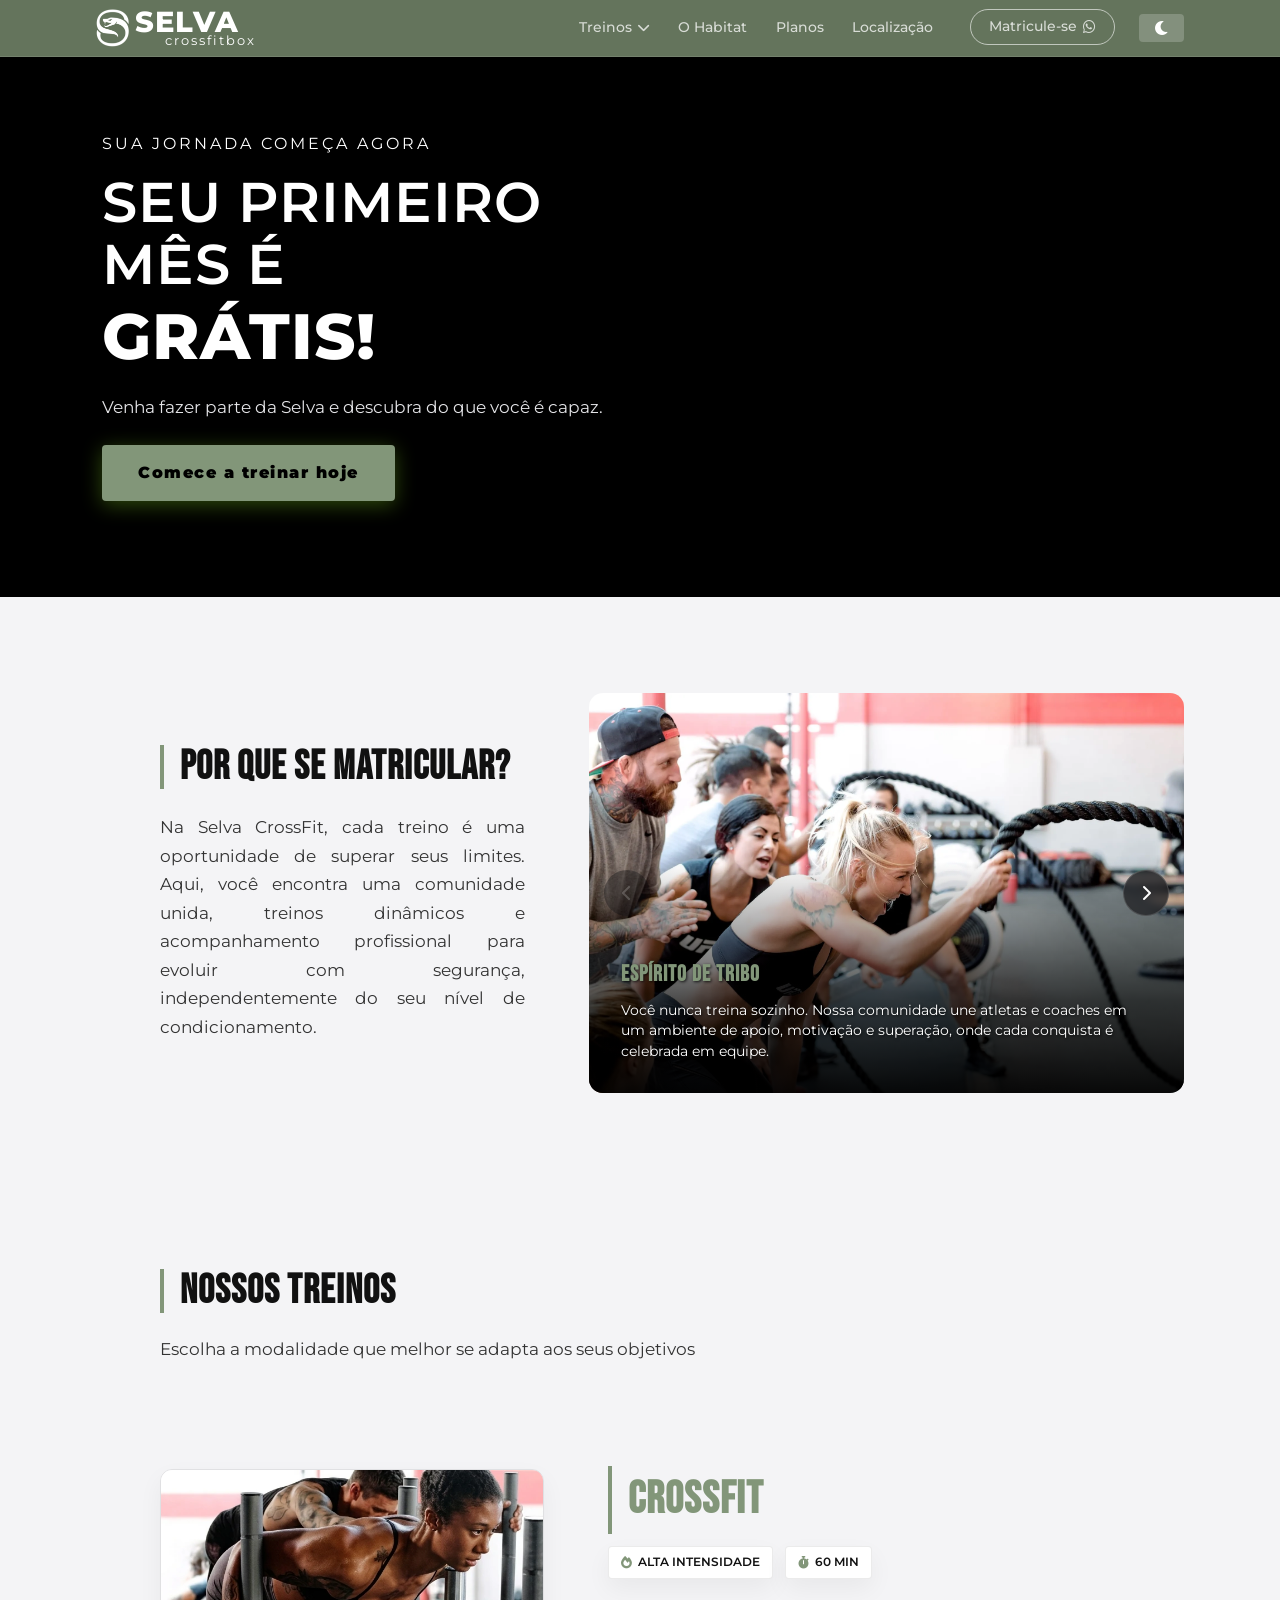
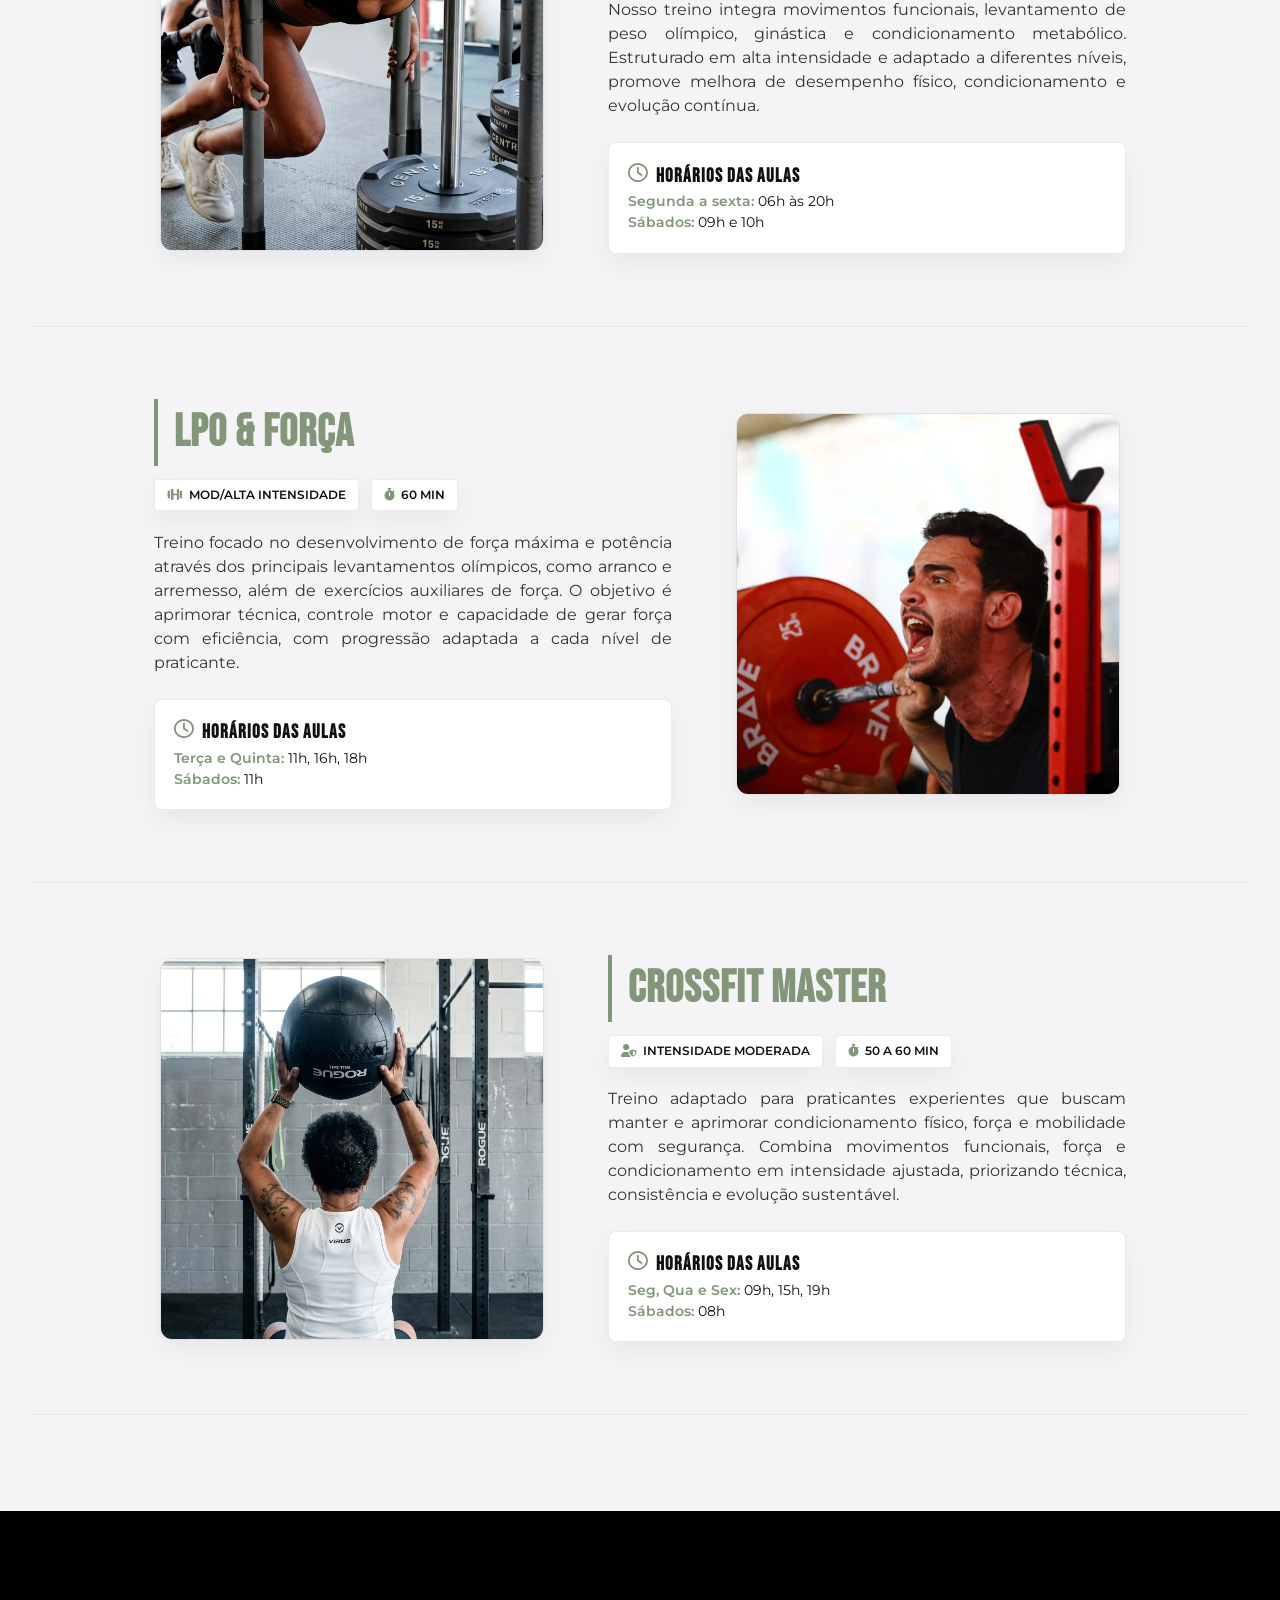
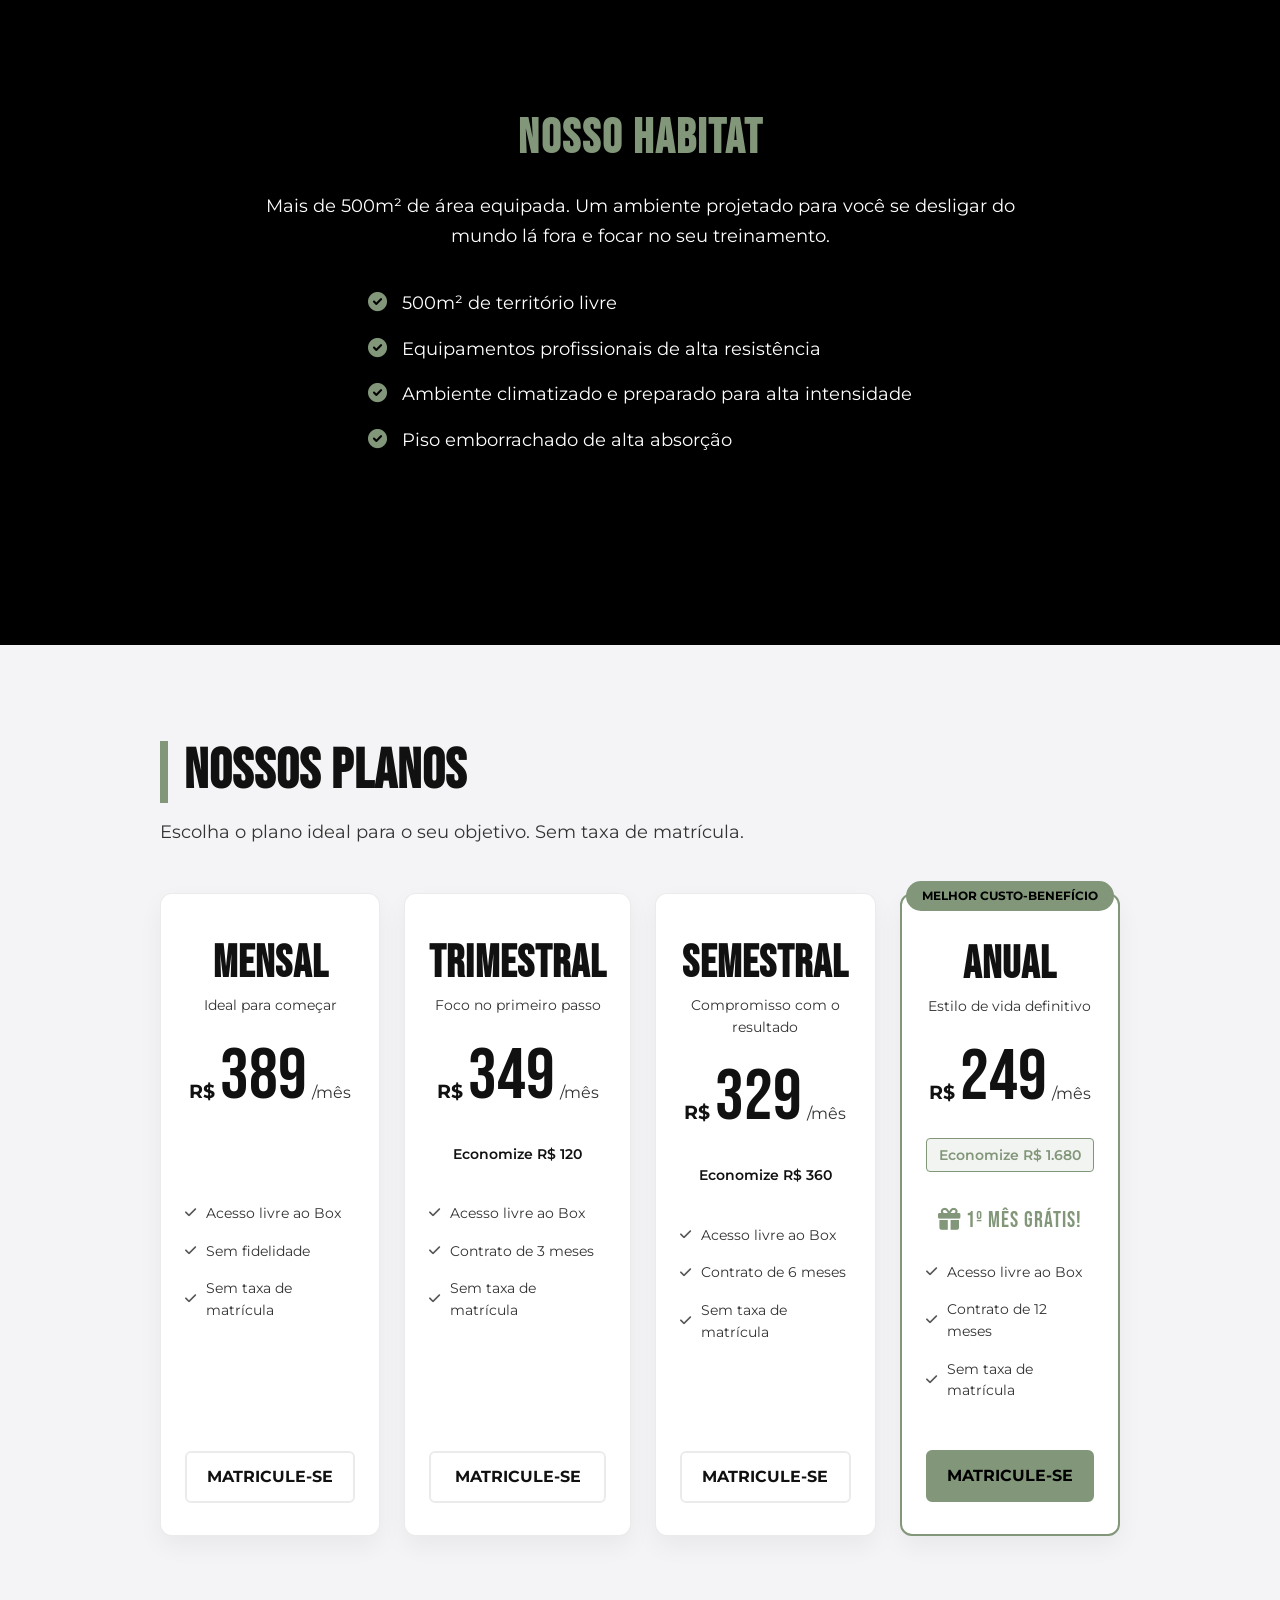
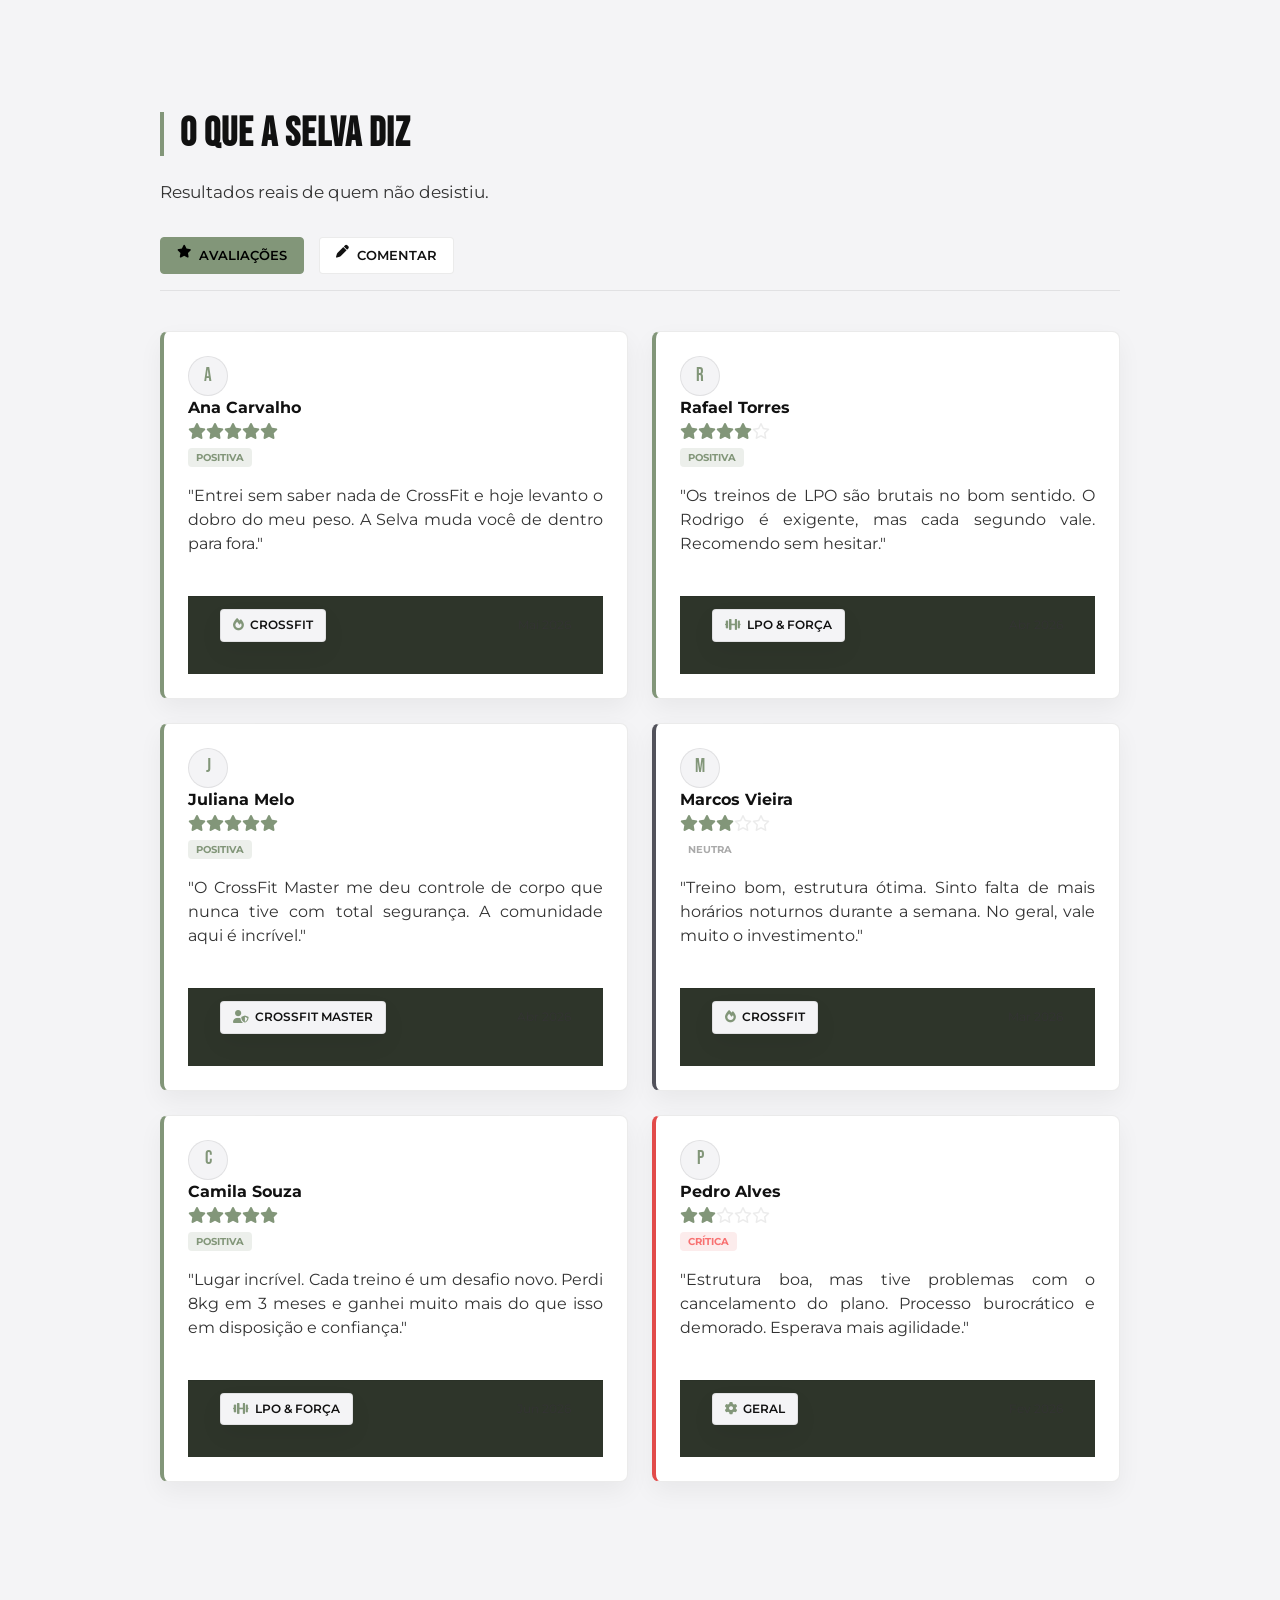
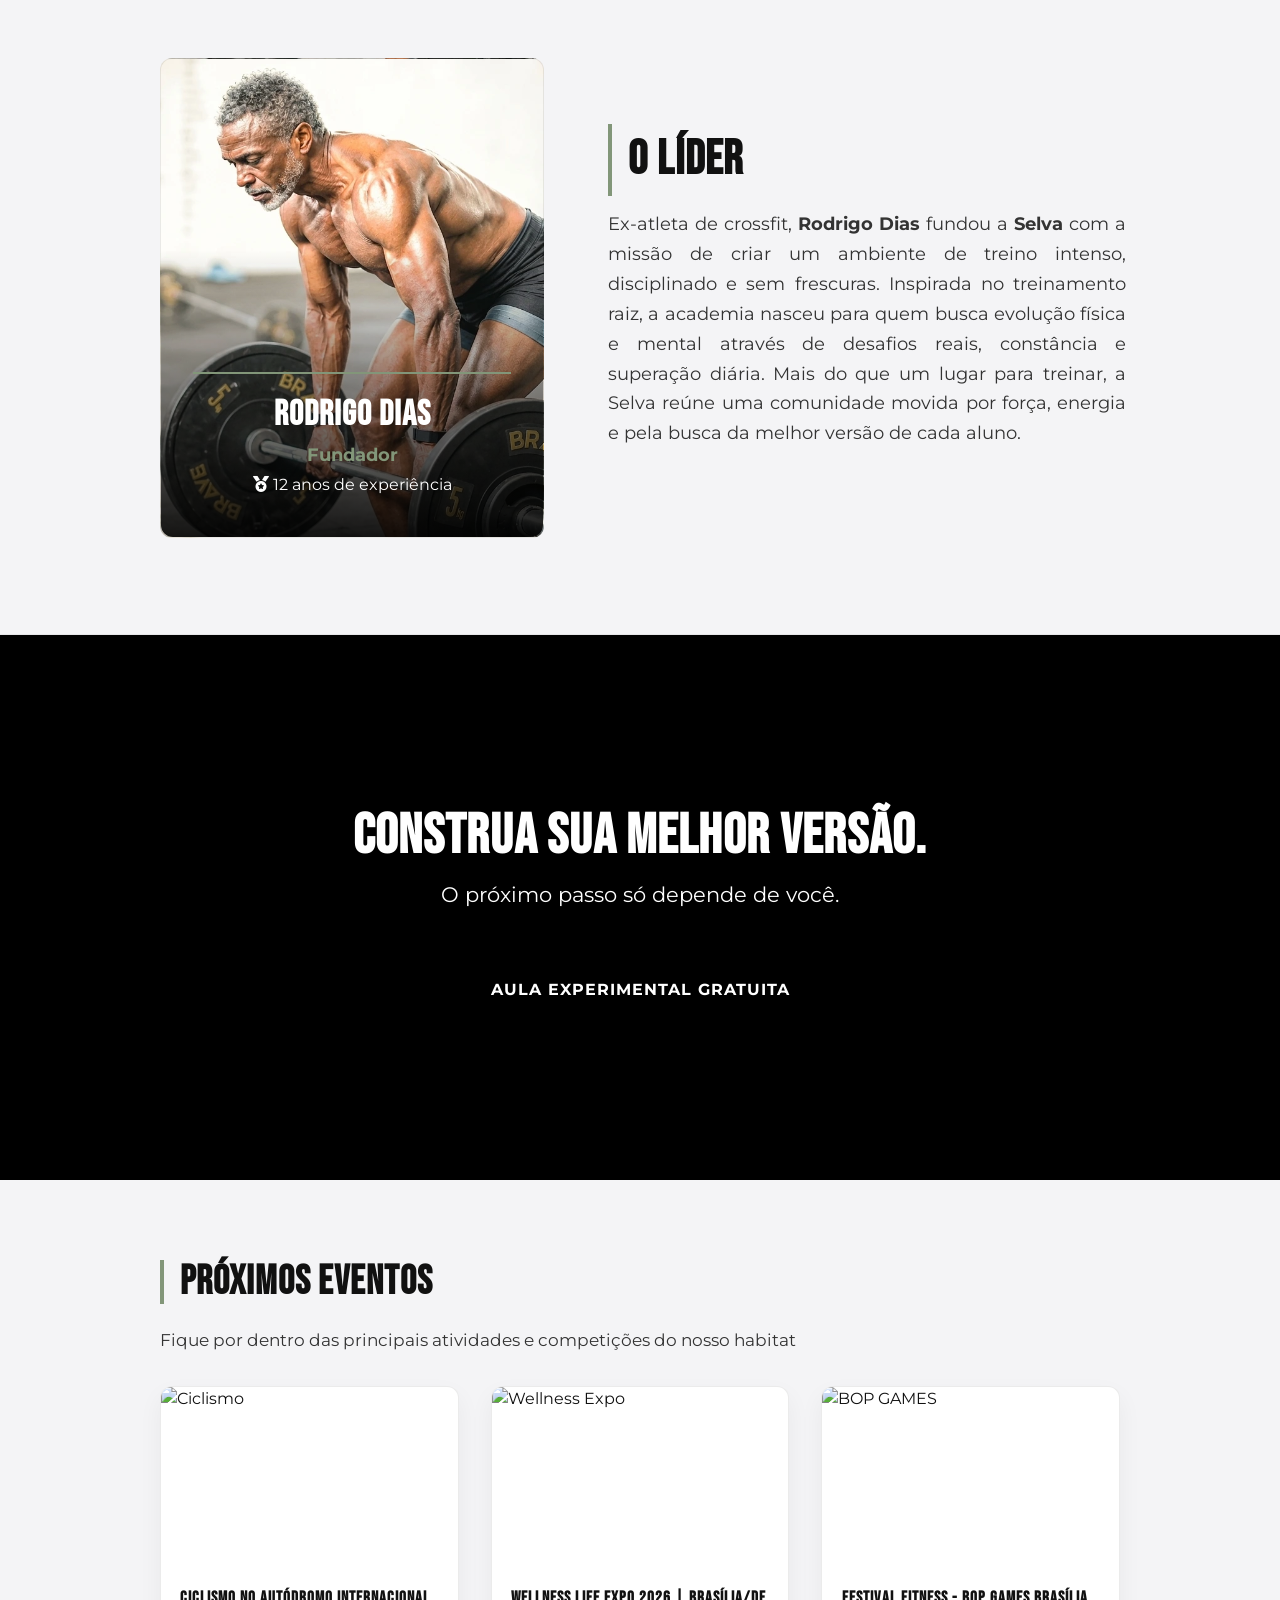
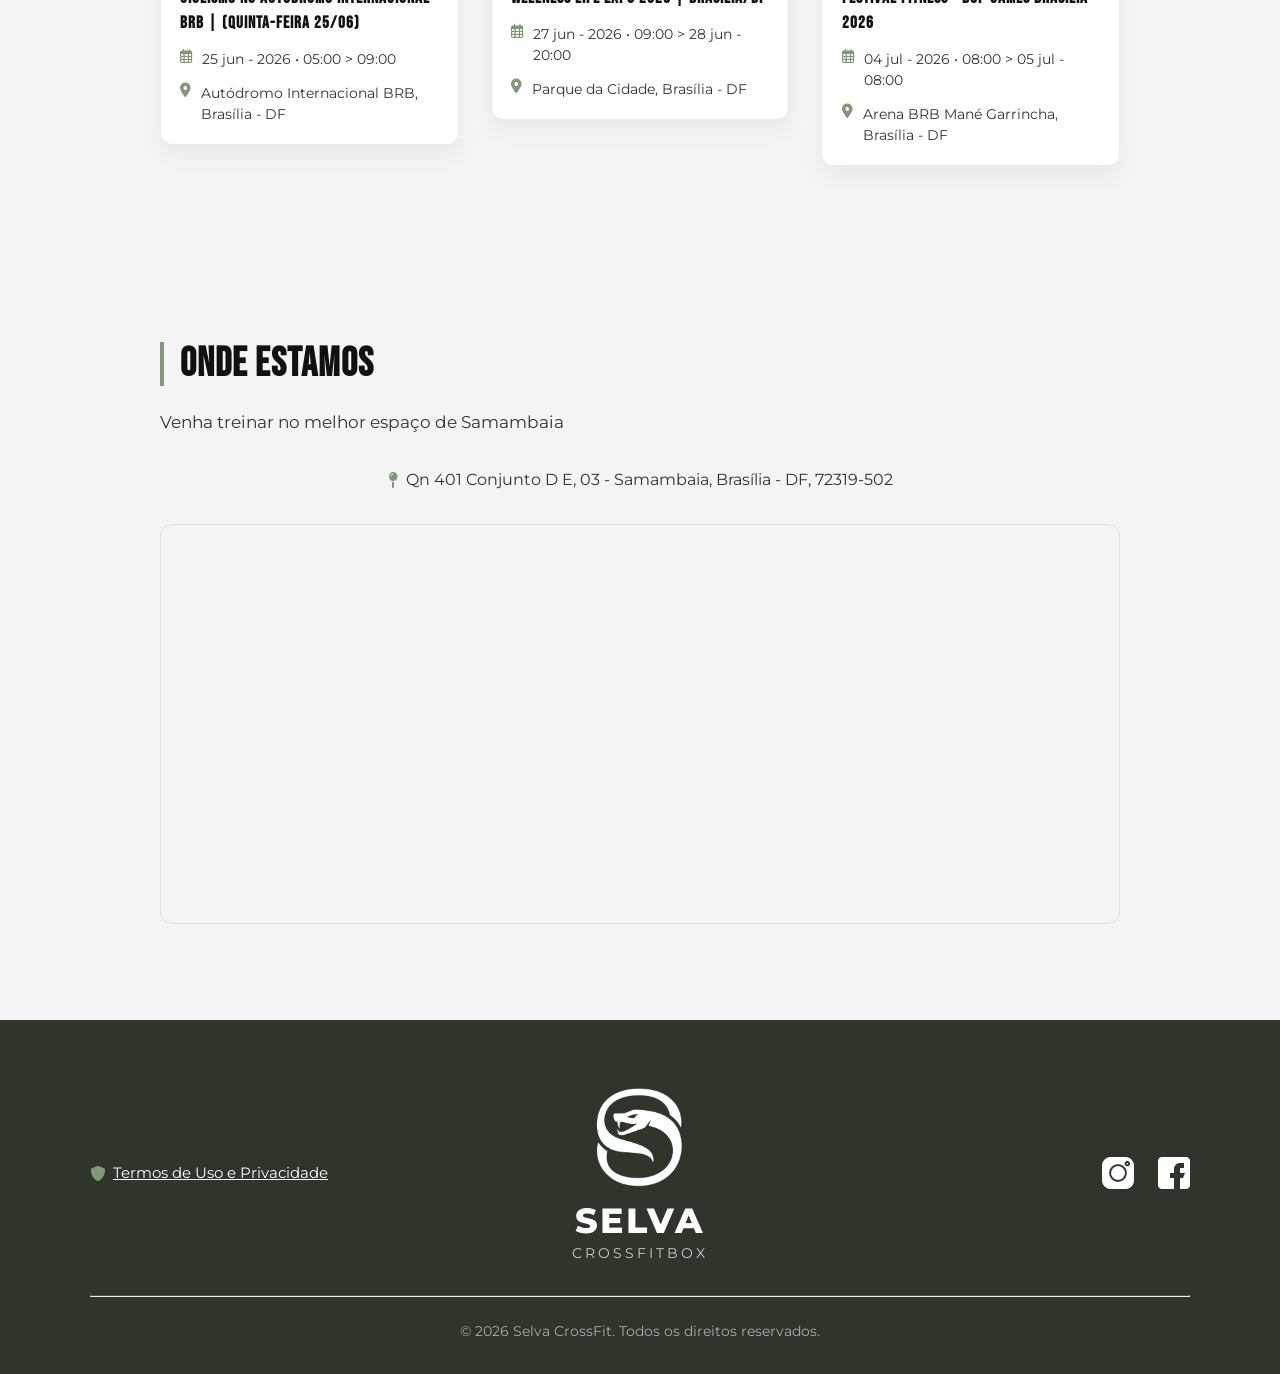
==== commit 97dd38e3: "atualização" ====
--- a/index.html
+++ b/index.html
@@ -4,51 +4,33 @@
 <head>
     <meta charset="UTF-8">
     <meta name="viewport" content="width=device-width, initial-scale=1.0, viewport-fit=cover">
-    <meta name="description"
-        content="Selva CrossFit - Desperte seu instinto primal. A maior academia de Samambaia - DF.">
+    <meta name="description" content="Selva CrossFit - Desperte seu instinto primal. A maior academia de Samambaia - DF.">
     <meta name="theme-color" content="#e6e6e8">
     <title>Selva CrossFit | Desperte seu Instinto Primal - Samambaia/DF</title>
 
     <!-- Importação das fontes -->
     <link rel="preconnect" href="https://fonts.googleapis.com">
     <link rel="preconnect" href="https://fonts.gstatic.com" crossorigin>
-    <link
-        href="https://fonts.googleapis.com/css2?family=Bebas+Neue&family=League+Gothic&family=Montserrat:wght@400;700;800&family=Roboto:wght@300;400;500;700&display=swap"
-        rel="stylesheet">
+    <link href="https://fonts.googleapis.com/css2?family=Bebas+Neue&family=League+Gothic&family=Montserrat:wght@400;700;800&family=Roboto:wght@300;400;500;700&display=swap" rel="stylesheet">
     <link rel="stylesheet" href="https://cdnjs.cloudflare.com/ajax/libs/font-awesome/6.0.0-beta3/css/all.min.css">
 
-    <!-- Importação das fontes CSS-->
-    <link rel="stylesheet" href="css/base/reset.css">
-    <link rel="stylesheet" href="css/base/global.css">
-
-    <link rel="stylesheet" href="css/layout/header.css">
-    <link rel="stylesheet" href="css/layout/footer.css">
-
-    <link rel="stylesheet" href="css/sections/promocional.css">
-    <link rel="stylesheet" href="css/sections/carrossel.css">
-    <link rel="stylesheet" href="css/sections/treinos.css">
-    <link rel="stylesheet" href="css/sections/habitat.css">
-    <link rel="stylesheet" href="css/sections/planos.css">
-    <link rel="stylesheet" href="css/sections/reviwers.css">
-    <link rel="stylesheet" href="css/sections/lider.css">
-    <link rel="stylesheet" href="css/sections/parallax.css">
-    <link rel="stylesheet" href="css/sections/eventos.css">
-    <link rel="stylesheet" href="css/sections/localizacao.css">
-
+    <!-- Importação do CSS com caminhos corretos da pasta assets -->
+    <link rel="stylesheet" href="./assets/css/reset.css">
+    <link rel="stylesheet" href="./assets/css/global.css">
+    <link rel="stylesheet" href="./assets/css/layout.css">
+    <link rel="stylesheet" href="./assets/css/sections.css">
 </head>
 
 <body>
-    <!-- Botão tema -->
+    <!-- Controles invisíveis para Tema e Menu Mobile -->
     <input type="checkbox" id="dark-toggle" class="sr-only" checked>
     <input type="checkbox" id="menu-toggle" class="sr-only">
 
     <div class="site-container">
 
-        <!-- Menu -->
+        <!-- HEADER -->
         <header class="main-header">
             <div class="header-container">
-
-                <!-- Logo -->
                 <a href="#inicio" class="logo-link" aria-label="Selva CrossFit - Voltar para o início">
                     <div class="logo-area-composta">
                         <img src="assets/icons/logo.svg" class="logo-simbolo" alt="" aria-hidden="true">
@@ -62,8 +44,7 @@
                 <nav class="top-nav" aria-label="Navegação principal">
                     <ul>
                         <li class="dropdown">
-                            <a href="#inicio" aria-haspopup="true">Treinos <i class="fas fa-chevron-down"
-                                    aria-hidden="true"></i></a>
+                            <a href="#inicio" aria-haspopup="true">Treinos <i class="fas fa-chevron-down" aria-hidden="true"></i></a>
                             <ul class="dropdown-menu">
                                 <li><a href="#crossfit">CrossFit</a></li>
                                 <li><a href="#lpo">LPO</a></li>
@@ -74,8 +55,7 @@
                         <li><a href="#planos">Planos</a></li>
                         <li><a href="#localizacao">Localização</a></li>
                         <li class="nav-btn-container">
-                            <a href="https://api.whatsapp.com/send/?phone=556130488201" target="_blank" rel="noopener"
-                                class="btn-nav-eval">
+                            <a href="https://api.whatsapp.com/send/?phone=556130488201" target="_blank" rel="noopener" class="btn-nav-eval">
                                 Matricule-se <i class="fab fa-whatsapp" aria-hidden="true"></i>
                             </a>
                         </li>
@@ -89,41 +69,29 @@
                             <span class="sr-only">Alternar tema claro e escuro</span>
                         </label>
                     </div>
-
                     <label for="menu-toggle" class="btn-mobile-menu">
                         <i class="fas fa-bars" aria-hidden="true"></i>
                         <span class="sr-only">Abrir menu de navegação</span>
                     </label>
                 </div>
-
             </div>
         </header>
 
-        <!-- Seção banner promocional -->
+        <!-- BANNER PROMOCIONAL -->
         <section id="inicio" class="promocional">
             <div class="conteudo-promo">
                 <span>SUA JORNADA COMEÇA AGORA</span>
-                <h2>
-                    SEU PRIMEIRO MÊS É
-                    <span>GRÁTIS!</span>
-                </h2>
-                <p>
-                    Venha fazer parte da Selva e descubra do que você é capaz.
-                </p>
-                <a href="#planos" class="btn-green">
-                    Comece a treinar hoje
-                </a>
+                <h2>SEU PRIMEIRO MÊS É <span>GRÁTIS!</span></h2>
+                <p>Venha fazer parte da Selva e descubra do que você é capaz.</p>
+                <a href="#planos" class="btn-green">Comece a treinar hoje</a>
             </div>
             <div class="promo-imagem">
-                <img src="assets/img/banner/promocao.png" alt="Crossfit">
+                <img src="assets/img/bannerPromocao.webp" alt="Crossfit">
             </div>
         </section>
 
-
-        <!-- Seção Por Que Matricular na Selva -->
+        <!-- POR QUE SE MATRICULAR (Carrossel) -->
         <section id="por-que-selva" class="pq-selva-section">
-
-            <!-- Inputs de controle para movimentar o trilho lateralmente -->
             <input type="radio" name="pq-carousel-track" id="pq-car-1" checked class="sr-only">
             <input type="radio" name="pq-carousel-track" id="pq-car-2" class="sr-only">
             <input type="radio" name="pq-carousel-track" id="pq-car-3" class="sr-only">
@@ -131,8 +99,6 @@
 
             <div class="pq-selva-container-centralizado">
                 <div class="pq-selva-flex-layout">
-
-                    <!-- LADO ESQUERDO -->
                     <div class="pq-selva-texto-lado">
                         <div class="pq-titulo-bloco">
                             <h2 class="section-main-title text-left">Por que se matricular?</h2>
@@ -144,103 +110,72 @@
                         </p>
                     </div>
 
-                    <!-- LADO DIREITO -->
                     <div class="pq-selva-carousel-lado">
-
                         <div class="carousel-window">
-
-                            <!-- AS SETAS FLUTUANTES -->
                             <div class="carousel-navigation-absolute">
                                 <div class="arrows-group-abs ctrl-1">
                                     <span class="arrow-abs-disabled"><i class="fas fa-chevron-left"></i></span>
-                                    <label for="pq-car-2" class="arrow-abs-active"><i
-                                            class="fas fa-chevron-right"></i></label>
+                                    <label for="pq-car-2" class="arrow-abs-active"><i class="fas fa-chevron-right"></i></label>
                                 </div>
                                 <div class="arrows-group-abs ctrl-2">
-                                    <label for="pq-car-1" class="arrow-abs-active"><i
-                                            class="fas fa-chevron-left"></i></label>
-                                    <label for="pq-car-3" class="arrow-abs-active"><i
-                                            class="fas fa-chevron-right"></i></label>
+                                    <label for="pq-car-1" class="arrow-abs-active"><i class="fas fa-chevron-left"></i></label>
+                                    <label for="pq-car-3" class="arrow-abs-active"><i class="fas fa-chevron-right"></i></label>
                                 </div>
                                 <div class="arrows-group-abs ctrl-3">
-                                    <label for="pq-car-2" class="arrow-abs-active"><i
-                                            class="fas fa-chevron-left"></i></label>
-                                    <label for="pq-car-4" class="arrow-abs-active"><i
-                                            class="fas fa-chevron-right"></i></label>
+                                    <label for="pq-car-2" class="arrow-abs-active"><i class="fas fa-chevron-left"></i></label>
+                                    <label for="pq-car-4" class="arrow-abs-active"><i class="fas fa-chevron-right"></i></label>
                                 </div>
                                 <div class="arrows-group-abs ctrl-4">
-                                    <label for="pq-car-3" class="arrow-abs-active"><i
-                                            class="fas fa-chevron-left"></i></label>
+                                    <label for="pq-car-3" class="arrow-abs-active"><i class="fas fa-chevron-left"></i></label>
                                     <span class="arrow-abs-disabled"><i class="fas fa-chevron-right"></i></span>
                                 </div>
                             </div>
 
-                            <!-- TRILHO DE IMAGENS -->
                             <div class="carousel-track">
-
-                                <!-- Imagem 1: Comunidade -->
                                 <div class="carousel-card-item">
                                     <div class="card-img-box">
-                                        <img src="assets/img/carrossel/comunidade.webp" alt="Comunidade Selva CrossFit">
+                                        <img src="assets/img/carrosselComunidade.webp" alt="Comunidade Selva CrossFit" loading="lazy">
                                         <div class="card-caption-inside">
                                             <h3>Espírito de Tribo</h3>
-                                            <p>Você nunca treina sozinho. Nossa comunidade une atletas e coaches em um
-                                                ambiente de apoio, motivação e superação, onde cada conquista é
-                                                celebrada em equipe.</p>
+                                            <p>Você nunca treina sozinho. Nossa comunidade une atletas e coaches em um ambiente de apoio, motivação e superação, onde cada conquista é celebrada em equipe.</p>
                                         </div>
                                     </div>
                                 </div>
-
-                                <!-- Imagem 2: Instrutor -->
                                 <div class="carousel-card-item">
                                     <div class="card-img-box">
-                                        <img src="assets/img/carrossel/instrutor.webp" alt="Treinadores Selva CrossFit">
+                                        <img src="assets/img/carrosselInstrutor.webp" alt="Treinadores Selva CrossFit" loading="lazy">
                                         <div class="card-caption-inside">
                                             <h3>Treinadores de Verdade</h3>
-                                            <p>Profissionais altamente qualificados acompanham cada treino, garantindo
-                                                execução correta dos movimentos e prevenção de lesões. As aulas são
-                                                adaptadas ao seu nível, do iniciante ao atleta experiente.</p>
+                                            <p>Profissionais altamente qualificados acompanham cada treino, garantindo execução correta dos movimentos e prevenção de lesões. As aulas são adaptadas ao seu nível, do iniciante ao atleta experiente.</p>
                                         </div>
                                     </div>
                                 </div>
-
-                                <!-- Imagem 3: Variedade -->
                                 <div class="carousel-card-item">
                                     <div class="card-img-box">
-                                        <img src="assets/img/carrossel/variedade.webp"
-                                            alt="Treinos Dinâmicos Selva CrossFit">
+                                        <img src="assets/img/carrosselVariedade.webp" alt="Treinos Dinâmicos Selva CrossFit" loading="lazy">
                                         <div class="card-caption-inside">
                                             <h3>Treinos Dinâmicos</h3>
-                                            <p>Sem monotonia. Cada dia é um treino diferente, combinando levantamento de
-                                                peso, ginástica e cardio para manter a evolução constante e evitar
-                                                estagnação.</p>
+                                            <p>Sem monotonia. Cada dia é um treino diferente, combinando levantamento de peso, ginástica e cardio para manter a evolução constante e evitar estagnação.</p>
                                         </div>
                                     </div>
                                 </div>
-
-                                <!-- Imagem 4: Ambiente -->
                                 <div class="carousel-card-item">
                                     <div class="card-img-box">
-                                        <img src="assets/img/carrossel/ambiente.webp" alt="Estrutura Selva CrossFit">
+                                        <img src="assets/img/carrosselAmbiente.webp" alt="Estrutura Selva CrossFit" loading="lazy">
                                         <div class="card-caption-inside">
                                             <h3>Estrutura de Elite</h3>
-                                            <p>Estrutura completa para treinos de alta performance, com equipamentos
-                                                modernos, ambiente preparado e segurança para evoluir em qualquer nível.
-                                            </p>
+                                            <p>Estrutura completa para treinos de alta performance, com equipamentos modernos, ambiente preparado e segurança para evoluir em qualquer nível.</p>
                                         </div>
                                     </div>
                                 </div>
-
-                            </div> <!-- /carousel-track -->
-                        </div> <!-- /carousel-window -->
-
-                    </div> <!-- /pq-selva-carousel-lado -->
-
-                </div> <!-- /pq-selva-flex-layout -->
-            </div> <!-- /pq-selva-container-centralizado -->
+                            </div>
+                        </div>
+                    </div>
+                </div>
+            </div>
         </section>
 
-        <!-- Seção de Treinos-->
+        <!-- TREINOS -->
         <section id="treinos" class="treinos-secao-global">
             <div class="container-titulo-treinos">
                 <div class="pq-titulo-bloco">
@@ -248,31 +183,27 @@
                 </div>
                 <p class="section-subtitle">Escolha a modalidade que melhor se adapta aos seus objetivos</p>
             </div>
-            <!-- MODALIDADE 1: CROSSFIT -->
+
+            <!-- CrossFit -->
             <div id="crossfit" class="treino-secao-independente">
                 <div class="treino-container-centralizado">
                     <div class="treino-row-grande">
                         <div class="treino-col-img-grande">
-                            <img src="assets/img/modalidades/crossfit.webp" alt="Treino de CrossFit Selva">
+                            <img src="assets/img/modalidadeCrossfit.webp" alt="Treino de CrossFit Selva" loading="lazy">
                         </div>
                         <div class="treino-col-texto-grande">
-                            <div class="treino-titulo-bloco">
-                                <h3>CrossFit</h3>
-                            </div>
+                            <div class="treino-titulo-bloco"><h3>CrossFit</h3></div>
                             <div class="treino-badges-atributos">
                                 <span class="badge-atrib"><i class="fas fa-fire"></i> Alta Intensidade</span>
                                 <span class="badge-atrib"><i class="fas fa-stopwatch"></i> 60 min</span>
                             </div>
                             <p class="treino-descricao">
-                                Nosso treino integra movimentos funcionais, levantamento de peso olímpico, ginástica e
-                                condicionamento metabólico. Estruturado em alta intensidade e adaptado a diferentes
-                                níveis, promove melhora de desempenho físico, condicionamento e evolução contínua.
+                                Nosso treino integra movimentos funcionais, levantamento de peso olímpico, ginástica e condicionamento metabólico. Estruturado em alta intensidade e adaptado a diferentes níveis, promove melhora de desempenho físico, condicionamento e evolução contínua.
                             </p>
                             <div class="treino-horarios-box">
                                 <h4><i class="far fa-clock"></i> Horários das aulas</h4>
                                 <div class="horarios-grid">
-                                    <div class="horario-item"><span>Segunda a sexta-feira:</span> das 06h às 20h (com
-                                        aulas distribuídas ao longo do dia)</div>
+                                    <div class="horario-item"><span>Segunda a sexta:</span> 06h às 20h</div>
                                     <div class="horario-item"><span>Sábados:</span> 09h e 10h</div>
                                 </div>
                             </div>
@@ -281,27 +212,21 @@
                 </div>
             </div>
 
-            <!-- MODALIDADE 2: LPO & FORÇA -->
+            <!-- LPO -->
             <div id="lpo" class="treino-secao-independente">
                 <div class="treino-container-centralizado">
                     <div class="treino-row-grande row-reverse-grande">
                         <div class="treino-col-img-grande">
-                            <img src="assets/img/modalidades/lpo.webp" alt="Treino de LPO Selva">
+                            <img src="assets/img/modalidadeLpo.webp" alt="Treino de LPO Selva" loading="lazy">
                         </div>
                         <div class="treino-col-texto-grande">
-                            <div class="treino-titulo-bloco">
-                                <h3>LPO & Força</h3>
-                            </div>
+                            <div class="treino-titulo-bloco"><h3>LPO & Força</h3></div>
                             <div class="treino-badges-atributos">
-                                <span class="badge-atrib"><i class="fas fa-dumbbell"></i> Intensidade: moderada a
-                                    alta</span>
+                                <span class="badge-atrib"><i class="fas fa-dumbbell"></i> Mod/Alta Intensidade</span>
                                 <span class="badge-atrib"><i class="fas fa-stopwatch"></i> 60 min</span>
                             </div>
                             <p class="treino-descricao">
-                                Treino focado no desenvolvimento de força máxima e potência através dos principais
-                                levantamentos olímpicos, como arranco e arremesso, além de exercícios auxiliares de
-                                força. O objetivo é aprimorar técnica, controle motor e capacidade de gerar força com
-                                eficiência, com progressão adaptada a cada nível de praticante.
+                                Treino focado no desenvolvimento de força máxima e potência através dos principais levantamentos olímpicos, como arranco e arremesso, além de exercícios auxiliares de força. O objetivo é aprimorar técnica, controle motor e capacidade de gerar força com eficiência, com progressão adaptada a cada nível de praticante.
                             </p>
                             <div class="treino-horarios-box">
                                 <h4><i class="far fa-clock"></i> Horários das Aulas</h4>
@@ -315,27 +240,21 @@
                 </div>
             </div>
 
-            <!-- MODALIDADE 3: CROSSFIT MASTER -->
+            <!-- Master -->
             <div id="crossfit-master" class="treino-secao-independente">
                 <div class="treino-container-centralizado">
                     <div class="treino-row-grande">
                         <div class="treino-col-img-grande">
-                            <img src="assets/img/modalidades/master.webp" alt="Treino de CrossFit Master Selva">
+                            <img src="assets/img/modalidadeMaster.webp" alt="Treino Master Selva" loading="lazy">
                         </div>
                         <div class="treino-col-texto-grande">
-                            <div class="treino-titulo-bloco">
-                                <h3>CrossFit Master</h3>
-                            </div>
+                            <div class="treino-titulo-bloco"><h3>CrossFit Master</h3></div>
                             <div class="treino-badges-atributos">
-                                <span class="badge-atrib"><i class="fas fa-user-shield"></i> Intensidade:
-                                    moderada</span>
+                                <span class="badge-atrib"><i class="fas fa-user-shield"></i> Intensidade Moderada</span>
                                 <span class="badge-atrib"><i class="fas fa-stopwatch"></i> 50 a 60 min</span>
                             </div>
                             <p class="treino-descricao">
-                                Treino adaptado para praticantes experientes que buscam manter e aprimorar
-                                condicionamento físico, força e mobilidade com segurança. Combina movimentos funcionais,
-                                força e condicionamento em intensidade ajustada, priorizando técnica, consistência e
-                                evolução sustentável.
+                                Treino adaptado para praticantes experientes que buscam manter e aprimorar condicionamento físico, força e mobilidade com segurança. Combina movimentos funcionais, força e condicionamento em intensidade ajustada, priorizando técnica, consistência e evolução sustentável.
                             </p>
                             <div class="treino-horarios-box">
                                 <h4><i class="far fa-clock"></i> Horários das Aulas</h4>
@@ -350,36 +269,29 @@
             </div>
         </section>
 
-        <!-- Seção de habitat-->
+        <!-- HABITAT -->
         <section id="estrutura" class="habitat-video-section">
             <video autoplay loop muted playsinline poster="assets/video/video.mp4" class="habitat-video-bg">
                 <source src="assets/video/video.mp4" type="video/mp4">
-                Seu navegador não suporta vídeos.
             </video>
-
             <div class="habitat-overlay">
                 <div class="container habitat-content">
                     <h2>Nosso Habitat</h2>
-                    <p class="section-subtitle">Mais de 500m² de área equipada. Um ambiente projetado para você se
-                        desligar do mundo lá fora e focar no seu treinamento.</p>
-
+                    <p class="section-subtitle">Mais de 500m² de área equipada. Um ambiente projetado para você se desligar do mundo lá fora e focar no seu treinamento.</p>
                     <div class="estrutura-list-container">
                         <ul class="estrutura-list">
                             <li><i class="fas fa-check-circle" aria-hidden="true"></i> 500m² de território livre</li>
-                            <li><i class="fas fa-check-circle" aria-hidden="true"></i> Equipamentos profissionais de
-                                alta resistência</li>
-                            <li><i class="fas fa-check-circle" aria-hidden="true"></i> Ambiente climatizado e preparado
-                                para alta intensidade</li>
-                            <li><i class="fas fa-check-circle" aria-hidden="true"></i> Piso emborrachado de alta
-                                absorção</li>
+                            <li><i class="fas fa-check-circle" aria-hidden="true"></i> Equipamentos profissionais de alta resistência</li>
+                            <li><i class="fas fa-check-circle" aria-hidden="true"></i> Ambiente climatizado e preparado para alta intensidade</li>
+                            <li><i class="fas fa-check-circle" aria-hidden="true"></i> Piso emborrachado de alta absorção</li>
                         </ul>
                     </div>
                 </div>
             </div>
         </section>
+
         <main>
-
-            <!-- Seção de Planos -->
+            <!-- PLANOS -->
             <section id="planos" class="planos-secao-global">
                 <div class="container-titulo-planos">
                     <div class="planos-titulo-bloco">
@@ -390,83 +302,63 @@
 
                 <div class="planos-container-centralizado">
                     <div class="planos-grid-premium">
-
-                        <!-- CARD 1: MENSAL -->
                         <div class="plano-card-premium">
                             <div class="plano-header">
                                 <h3>Mensal</h3>
                                 <p class="plano-sub">Ideal para começar</p>
                             </div>
                             <div class="plano-preco-box">
-                                <span class="moeda">R$</span>
-                                <span class="valor">389</span>
-                                <span class="periodo">/mês</span>
-                            </div>
-                            <div class="plano-economia-badge economia-vazia">
-                                —
-                            </div>
+                                <span class="moeda">R$</span><span class="valor">389</span><span class="periodo">/mês</span>
+                            </div>
+                            <div class="plano-economia-badge economia-vazia">—</div>
                             <ul class="plano-beneficios">
                                 <li><i class="fas fa-check"></i> Acesso livre ao Box</li>
                                 <li><i class="fas fa-check"></i> Sem fidelidade</li>
                                 <li><i class="fas fa-check"></i> Sem taxa de matrícula</li>
                             </ul>
                             <div class="plano-action">
-                                <a href="https://api.whatsapp.com/send/?phone=556130488201" target="_blank"
-                                    rel="noopener" class="btn-plano">Matricule-se</a>
-                            </div>
-                        </div>
-
-                        <!-- CARD 2: TRIMESTRAL -->
+                                <a href="https://api.whatsapp.com/send/?phone=556130488201" target="_blank" rel="noopener" class="btn-plano">Matricule-se</a>
+                            </div>
+                        </div>
+
                         <div class="plano-card-premium">
                             <div class="plano-header">
                                 <h3>Trimestral</h3>
                                 <p class="plano-sub">Foco no primeiro passo</p>
                             </div>
                             <div class="plano-preco-box">
-                                <span class="moeda">R$</span>
-                                <span class="valor">349</span>
-                                <span class="periodo">/mês</span>
-                            </div>
-                            <div class="plano-economia-badge">
-                                Economize R$ 120
-                            </div>
+                                <span class="moeda">R$</span><span class="valor">349</span><span class="periodo">/mês</span>
+                            </div>
+                            <div class="plano-economia-badge">Economize R$ 120</div>
                             <ul class="plano-beneficios">
                                 <li><i class="fas fa-check"></i> Acesso livre ao Box</li>
                                 <li><i class="fas fa-check"></i> Contrato de 3 meses</li>
                                 <li><i class="fas fa-check"></i> Sem taxa de matrícula</li>
                             </ul>
                             <div class="plano-action">
-                                <a href="https://api.whatsapp.com/send/?phone=556130488201" target="_blank"
-                                    rel="noopener" class="btn-plano">Matricule-se</a>
-                            </div>
-                        </div>
-
-                        <!-- CARD 3: SEMESTRAL -->
+                                <a href="https://api.whatsapp.com/send/?phone=556130488201" target="_blank" rel="noopener" class="btn-plano">Matricule-se</a>
+                            </div>
+                        </div>
+
                         <div class="plano-card-premium">
                             <div class="plano-header">
                                 <h3>Semestral</h3>
                                 <p class="plano-sub">Compromisso com o resultado</p>
                             </div>
                             <div class="plano-preco-box">
-                                <span class="moeda">R$</span>
-                                <span class="valor">329</span>
-                                <span class="periodo">/mês</span>
-                            </div>
-                            <div class="plano-economia-badge">
-                                Economize R$ 360
-                            </div>
+                                <span class="moeda">R$</span><span class="valor">329</span><span class="periodo">/mês</span>
+                            </div>
+                            <div class="plano-economia-badge">Economize R$ 360</div>
                             <ul class="plano-beneficios">
                                 <li><i class="fas fa-check"></i> Acesso livre ao Box</li>
                                 <li><i class="fas fa-check"></i> Contrato de 6 meses</li>
                                 <li><i class="fas fa-check"></i> Sem taxa de matrícula</li>
                             </ul>
                             <div class="plano-action">
-                                <a href="https://api.whatsapp.com/send/?phone=556130488201" target="_blank"
-                                    rel="noopener" class="btn-plano">Matricule-se</a>
-                            </div>
-                        </div>
-
-                        <!-- CARD 4: ANUAL (DESTAQUE) -->
+                                <a href="https://api.whatsapp.com/send/?phone=556130488201" target="_blank" rel="noopener" class="btn-plano">Matricule-se</a>
+                            </div>
+                        </div>
+
                         <div class="plano-card-premium plano-destaque">
                             <div class="tag-mais-vantajoso">Melhor Custo-Benefício</div>
                             <div class="plano-header">
@@ -474,32 +366,24 @@
                                 <p class="plano-sub">Estilo de vida definitivo</p>
                             </div>
                             <div class="plano-preco-box">
-                                <span class="moeda">R$</span>
-                                <span class="valor">249</span>
-                                <span class="periodo">/mês</span>
-                            </div>
-                            <div class="plano-economia-badge badge-anual">
-                                Economize R$ 1.680
-                            </div>
-                            <div class="bonus-anual-tag">
-                                <i class="fas fa-gift"></i> 1º MÊS GRÁTIS!
-                            </div>
+                                <span class="moeda">R$</span><span class="valor">249</span><span class="periodo">/mês</span>
+                            </div>
+                            <div class="plano-economia-badge badge-anual">Economize R$ 1.680</div>
+                            <div class="bonus-anual-tag"><i class="fas fa-gift"></i> 1º MÊS GRÁTIS!</div>
                             <ul class="plano-beneficios">
                                 <li><i class="fas fa-check"></i> Acesso livre ao Box</li>
                                 <li><i class="fas fa-check"></i> Contrato de 12 meses</li>
                                 <li><i class="fas fa-check"></i> Sem taxa de matrícula</li>
                             </ul>
                             <div class="plano-action">
-                                <a href="https://api.whatsapp.com/send/?phone=556130488201" target="_blank"
-                                    rel="noopener" class="btn-plano btn-plano-destaque">Matricule-se</a>
-                            </div>
-                        </div>
-
+                                <a href="https://api.whatsapp.com/send/?phone=556130488201" target="_blank" rel="noopener" class="btn-plano btn-plano-destaque">Matricule-se</a>
+                            </div>
+                        </div>
                     </div>
                 </div>
             </section>
 
-            <!-- Seção de Avaliações -->
+            <!-- AVALIAÇÕES -->
             <section id="avaliacoes" class="treinos-secao-global">
                 <div class="container-titulo-treinos">
                     <div class="pq-titulo-bloco">
@@ -509,193 +393,130 @@
                 </div>
 
                 <div class="treino-container-centralizado">
-                    <!-- Controle das abas -->
                     <input type="checkbox" id="reviews-tab-toggle" class="sr-only">
-
-                    <!-- Abas Estilizadas -->
                     <div class="rv-tabs">
-                        <label class="rv-tab rv-tab--list" for="reviews-tab-toggle">
-                            <i class="fas fa-star" aria-hidden="true"></i> Avaliações
-                        </label>
-                        <label class="rv-tab rv-tab--form" for="reviews-tab-toggle">
-                            <i class="fas fa-pen" aria-hidden="true"></i> Comentar
-                        </label>
-                    </div>
-
-                    <!-- Painel: Lista de avaliações (6 cards) -->
+                        <label class="rv-tab rv-tab--list" for="reviews-tab-toggle"><i class="fas fa-star" aria-hidden="true"></i> Avaliações</label>
+                        <label class="rv-tab rv-tab--form" for="reviews-tab-toggle"><i class="fas fa-pen" aria-hidden="true"></i> Comentar</label>
+                    </div>
+
                     <div class="rv-panel rv-panel--list">
-
-                        <!-- Card 1 -->
                         <article class="rv-card">
-                            <h3 class="sr-only">Avaliação de Ana Carvalho</h3>
                             <header class="rv-card__header">
                                 <div class="rv-avatar">A</div>
                                 <div>
                                     <p class="rv-card__name">Ana Carvalho</p>
                                     <div class="rv-stars rv-stars--5">
-                                        <i class="fas fa-star" aria-hidden="true"></i>
-                                        <i class="fas fa-star" aria-hidden="true"></i>
-                                        <i class="fas fa-star" aria-hidden="true"></i>
-                                        <i class="fas fa-star" aria-hidden="true"></i>
-                                        <i class="fas fa-star" aria-hidden="true"></i>
-                                        <span class="sr-only">5 de 5 estrelas</span>
+                                        <i class="fas fa-star" aria-hidden="true"></i><i class="fas fa-star" aria-hidden="true"></i><i class="fas fa-star" aria-hidden="true"></i><i class="fas fa-star" aria-hidden="true"></i><i class="fas fa-star" aria-hidden="true"></i>
                                     </div>
                                 </div>
                                 <span class="rv-badge rv-badge--positive">Positiva</span>
                             </header>
-                            <p class="treino-descricao">"Entrei sem saber nada de CrossFit e hoje levanto o dobro do meu
-                                peso. A Selva muda você de dentro para fora."</p>
+                            <p class="treino-descricao">"Entrei sem saber nada de CrossFit e hoje levanto o dobro do meu peso. A Selva muda você de dentro para fora."</p>
                             <footer class="rv-card__footer">
                                 <span class="badge-atrib"><i class="fas fa-fire"></i> CrossFit</span>
                                 <time class="rv-date" datetime="2026-05">Mai 2026</time>
                             </footer>
                         </article>
 
-                        <!-- Card 2 -->
                         <article class="rv-card">
-                            <h4 class="sr-only">Avaliação de Rafael Torres</h4>
                             <header class="rv-card__header">
                                 <div class="rv-avatar">R</div>
                                 <div>
                                     <p class="rv-card__name">Rafael Torres</p>
                                     <div class="rv-stars rv-stars--4">
-                                        <i class="fas fa-star" aria-hidden="true"></i>
-                                        <i class="fas fa-star" aria-hidden="true"></i>
-                                        <i class="fas fa-star" aria-hidden="true"></i>
-                                        <i class="fas fa-star" aria-hidden="true"></i>
-                                        <i class="far fa-star" aria-hidden="true"></i>
-                                        <span class="sr-only">4 de 5 estrelas</span>
+                                        <i class="fas fa-star" aria-hidden="true"></i><i class="fas fa-star" aria-hidden="true"></i><i class="fas fa-star" aria-hidden="true"></i><i class="fas fa-star" aria-hidden="true"></i><i class="far fa-star" aria-hidden="true"></i>
                                     </div>
                                 </div>
                                 <span class="rv-badge rv-badge--positive">Positiva</span>
                             </header>
-                            <p class="treino-descricao">"Os treinos de LPO são brutais no bom sentido. O Rodrigo é
-                                exigente, mas cada segundo vale. Recomendo sem hesitar."</p>
+                            <p class="treino-descricao">"Os treinos de LPO são brutais no bom sentido. O Rodrigo é exigente, mas cada segundo vale. Recomendo sem hesitar."</p>
                             <footer class="rv-card__footer">
                                 <span class="badge-atrib"><i class="fas fa-dumbbell"></i> LPO & Força</span>
                                 <time class="rv-date" datetime="2026-04">Abr 2026</time>
                             </footer>
                         </article>
 
-                        <!-- Card 3 -->
                         <article class="rv-card">
-                            <h4 class="sr-only">Avaliação de Juliana Melo</h4>
                             <header class="rv-card__header">
                                 <div class="rv-avatar">J</div>
                                 <div>
                                     <p class="rv-card__name">Juliana Melo</p>
                                     <div class="rv-stars rv-stars--5">
-                                        <i class="fas fa-star" aria-hidden="true"></i>
-                                        <i class="fas fa-star" aria-hidden="true"></i>
-                                        <i class="fas fa-star" aria-hidden="true"></i>
-                                        <i class="fas fa-star" aria-hidden="true"></i>
-                                        <i class="fas fa-star" aria-hidden="true"></i>
-                                        <span class="sr-only">5 de 5 estrelas</span>
+                                        <i class="fas fa-star" aria-hidden="true"></i><i class="fas fa-star" aria-hidden="true"></i><i class="fas fa-star" aria-hidden="true"></i><i class="fas fa-star" aria-hidden="true"></i><i class="fas fa-star" aria-hidden="true"></i>
                                     </div>
                                 </div>
                                 <span class="rv-badge rv-badge--positive">Positiva</span>
                             </header>
-                            <p class="treino-descricao">"O CrossFit Master me deu controle de corpo que nunca tive com
-                                total segurança. A comunidade aqui é incrível."</p>
+                            <p class="treino-descricao">"O CrossFit Master me deu controle de corpo que nunca tive com total segurança. A comunidade aqui é incrível."</p>
                             <footer class="rv-card__footer">
                                 <span class="badge-atrib"><i class="fas fa-user-shield"></i> CrossFit Master</span>
                                 <time class="rv-date" datetime="2026-04">Abr 2026</time>
                             </footer>
                         </article>
 
-                        <!-- Card 4 -->
                         <article class="rv-card">
-                            <h4 class="sr-only">Avaliação de Marcos Vieira</h4>
                             <header class="rv-card__header">
                                 <div class="rv-avatar">M</div>
                                 <div>
                                     <p class="rv-card__name">Marcos Vieira</p>
                                     <div class="rv-stars rv-stars--3">
-                                        <i class="fas fa-star" aria-hidden="true"></i>
-                                        <i class="fas fa-star" aria-hidden="true"></i>
-                                        <i class="fas fa-star" aria-hidden="true"></i>
-                                        <i class="far fa-star" aria-hidden="true"></i>
-                                        <i class="far fa-star" aria-hidden="true"></i>
-                                        <span class="sr-only">3 de 5 estrelas</span>
+                                        <i class="fas fa-star" aria-hidden="true"></i><i class="fas fa-star" aria-hidden="true"></i><i class="fas fa-star" aria-hidden="true"></i><i class="far fa-star" aria-hidden="true"></i><i class="far fa-star" aria-hidden="true"></i>
                                     </div>
                                 </div>
                                 <span class="rv-badge rv-badge--neutral">Neutra</span>
                             </header>
-                            <p class="treino-descricao">"Treino bom, estrutura ótima. Sinto falta de mais horários
-                                noturnos durante a semana. No geral, vale muito o investimento."</p>
+                            <p class="treino-descricao">"Treino bom, estrutura ótima. Sinto falta de mais horários noturnos durante a semana. No geral, vale muito o investimento."</p>
                             <footer class="rv-card__footer">
                                 <span class="badge-atrib"><i class="fas fa-fire"></i> CrossFit</span>
                                 <time class="rv-date" datetime="2026-03">Mar 2026</time>
                             </footer>
                         </article>
 
-                        <!-- Card 5 -->
                         <article class="rv-card">
-                            <h4 class="sr-only">Avaliação de Camila Souza</h4>
                             <header class="rv-card__header">
                                 <div class="rv-avatar">C</div>
                                 <div>
                                     <p class="rv-card__name">Camila Souza</p>
                                     <div class="rv-stars rv-stars--5">
-                                        <i class="fas fa-star" aria-hidden="true"></i>
-                                        <i class="fas fa-star" aria-hidden="true"></i>
-                                        <i class="fas fa-star" aria-hidden="true"></i>
-                                        <i class="fas fa-star" aria-hidden="true"></i>
-                                        <i class="fas fa-star" aria-hidden="true"></i>
-                                        <span class="sr-only">5 de 5 estrelas</span>
+                                        <i class="fas fa-star" aria-hidden="true"></i><i class="fas fa-star" aria-hidden="true"></i><i class="fas fa-star" aria-hidden="true"></i><i class="fas fa-star" aria-hidden="true"></i><i class="fas fa-star" aria-hidden="true"></i>
                                     </div>
                                 </div>
                                 <span class="rv-badge rv-badge--positive">Positiva</span>
                             </header>
-                            <p class="treino-descricao">"Lugar incrível. Cada treino é um desafio novo. Perdi 8kg em 3
-                                meses e ganhei muito mais do que isso em disposição e confiança."</p>
+                            <p class="treino-descricao">"Lugar incrível. Cada treino é um desafio novo. Perdi 8kg em 3 meses e ganhei muito mais do que isso em disposição e confiança."</p>
                             <footer class="rv-card__footer">
                                 <span class="badge-atrib"><i class="fas fa-dumbbell"></i> LPO & Força</span>
                                 <time class="rv-date" datetime="2026-06">Jun 2026</time>
                             </footer>
                         </article>
 
-                        <!-- Card 6 -->
                         <article class="rv-card">
-                            <h4 class="sr-only">Avaliação de Pedro Alves</h4>
                             <header class="rv-card__header">
                                 <div class="rv-avatar">P</div>
                                 <div>
                                     <p class="rv-card__name">Pedro Alves</p>
                                     <div class="rv-stars rv-stars--2">
-                                        <i class="fas fa-star" aria-hidden="true"></i>
-                                        <i class="fas fa-star" aria-hidden="true"></i>
-                                        <i class="far fa-star" aria-hidden="true"></i>
-                                        <i class="far fa-star" aria-hidden="true"></i>
-                                        <i class="far fa-star" aria-hidden="true"></i>
-                                        <span class="sr-only">2 de 5 estrelas</span>
+                                        <i class="fas fa-star" aria-hidden="true"></i><i class="fas fa-star" aria-hidden="true"></i><i class="far fa-star" aria-hidden="true"></i><i class="far fa-star" aria-hidden="true"></i><i class="far fa-star" aria-hidden="true"></i>
                                     </div>
                                 </div>
                                 <span class="rv-badge rv-badge--critical">Crítica</span>
                             </header>
-                            <p class="treino-descricao">"Estrutura boa, mas tive problemas com o cancelamento do plano.
-                                Processo burocrático e demorado. Esperava mais agilidade."</p>
+                            <p class="treino-descricao">"Estrutura boa, mas tive problemas com o cancelamento do plano. Processo burocrático e demorado. Esperava mais agilidade."</p>
                             <footer class="rv-card__footer">
                                 <span class="badge-atrib"><i class="fas fa-cog"></i> Geral</span>
                                 <time class="rv-date" datetime="2026-02">Fev 2026</time>
                             </footer>
                         </article>
-
-                    </div>
-
-                    <!-- Painel: Formulário de novo comentário -->
+                    </div>
+
                     <div class="rv-panel rv-panel--form">
                         <div class="treino-horarios-box rv-form-wrapper">
-                            <div class="treino-titulo-bloco">
-                                <h3>Deixe seu depoimento</h3>
-                            </div>
+                            <div class="treino-titulo-bloco"><h3>Deixe seu depoimento</h3></div>
                             <form class="rv-form" action="#avaliacoes" method="get" novalidate>
-
                                 <div class="rv-form__row">
                                     <div class="rv-form__field">
                                         <label class="rv-form__label" for="rv-nome">Nome</label>
-                                        <input class="rv-form__input" id="rv-nome" name="nome" type="text"
-                                            placeholder="Seu nome completo" required>
+                                        <input class="rv-form__input" id="rv-nome" name="nome" type="text" placeholder="Seu nome completo" required>
                                     </div>
                                     <div class="rv-form__field">
                                         <label class="rv-form__label" for="rv-modalidade">Modalidade</label>
@@ -707,71 +528,44 @@
                                         </select>
                                     </div>
                                 </div>
-
-                                <!-- SISTEMA DE CLIQUE -->
                                 <fieldset class="rv-form__fieldset">
                                     <legend class="rv-form__label">Sua nota</legend>
                                     <div class="rv-star-picker">
-                                        <input type="radio" id="review-5" class="sr-only rv-star-input"
-                                            name="review-stars" value="5">
-                                        <label for="review-5"><i class="fas fa-star"></i><span class="sr-only">5
-                                                estrelas</span></label>
-
-                                        <input type="radio" id="review-4" class="sr-only rv-star-input"
-                                            name="review-stars" value="4">
-                                        <label for="review-4"><i class="fas fa-star"></i><span class="sr-only">4
-                                                estrelas</span></label>
-
-                                        <input type="radio" id="review-3" class="sr-only rv-star-input"
-                                            name="review-stars" value="3">
-                                        <label for="review-3"><i class="fas fa-star"></i><span class="sr-only">3
-                                                estrelas</span></label>
-
-                                        <input type="radio" id="review-2" class="sr-only rv-star-input"
-                                            name="review-stars" value="2">
-                                        <label for="review-2"><i class="fas fa-star"></i><span class="sr-only">2
-                                                estrelas</span></label>
-
-                                        <input type="radio" id="review-1" class="sr-only rv-star-input"
-                                            name="review-stars" value="1">
-                                        <label for="review-1"><i class="fas fa-star"></i><span class="sr-only">1
-                                                estrela</span></label>
+                                        <input type="radio" id="review-5" class="sr-only" name="review-stars" value="5">
+                                        <label for="review-5"><i class="fas fa-star"></i></label>
+                                        <input type="radio" id="review-4" class="sr-only" name="review-stars" value="4">
+                                        <label for="review-4"><i class="fas fa-star"></i></label>
+                                        <input type="radio" id="review-3" class="sr-only" name="review-stars" value="3">
+                                        <label for="review-3"><i class="fas fa-star"></i></label>
+                                        <input type="radio" id="review-2" class="sr-only" name="review-stars" value="2">
+                                        <label for="review-2"><i class="fas fa-star"></i></label>
+                                        <input type="radio" id="review-1" class="sr-only" name="review-stars" value="1">
+                                        <label for="review-1"><i class="fas fa-star"></i></label>
                                     </div>
                                 </fieldset>
                                 <div class="rv-form__field">
                                     <label class="rv-form__label" for="rv-comentario">Comentário</label>
-                                    <textarea class="rv-form__input rv-form__textarea" id="rv-comentario"
-                                        name="comentario" placeholder="Conte sua experiência na Selva..." rows="4"
-                                        required></textarea>
-                                </div>
-
-                                <button class="btn rv-form__submit" type="submit">
-                                    Enviar avaliação <i class="fas fa-chevron-right" aria-hidden="true"></i>
-                                </button>
-
+                                    <textarea class="rv-form__input rv-form__textarea" id="rv-comentario" name="comentario" placeholder="Conte sua experiência na Selva..." rows="4" required></textarea>
+                                </div>
+                                <button class="btn rv-form__submit" type="submit">Enviar avaliação <i class="fas fa-chevron-right" aria-hidden="true"></i></button>
                             </form>
                         </div>
                     </div>
-
                 </div>
             </section>
 
-            <!-- Seção O Líder -->
-            <section id="lider" class="treino-secao-independente" style="background: #0d0d0e;">
+            <!-- O LÍDER -->
+            <section id="lider" class="treino-secao-independente">
                 <div class="treino-container-centralizado">
                     <div class="treino-row-grande">
-
-                        <!-- LADO ESQUERDO -->
-                        <div class="treino-col-img-grande"
-                            style="overflow: visible; border: none; box-shadow: none; background: transparent;">
+                        <div class="treino-col-img-grande" style="overflow: visible; border: none; box-shadow: none; background: transparent;">
                             <div class="flip-card-container" onclick="this.classList.toggle('flipped')">
                                 <div class="flip-card">
                                     <div class="flip-front">
                                         <div class="flip-front-content">
                                             <h3>Rodrigo Dias</h3>
                                             <p class="cargo">Fundador</p>
-                                            <p><i class="fas fa-medal" aria-hidden="true"></i> 12 anos de experiência
-                                            </p>
+                                            <p><i class="fas fa-medal" aria-hidden="true"></i> 12 anos de experiência</p>
                                         </div>
                                     </div>
                                     <div class="flip-back">
@@ -783,153 +577,89 @@
                                 </div>
                             </div>
                         </div>
-
-                        <!-- LADO DIREITO -->
                         <div class="lider-col-texto-grande">
-                            <div class="treino-titulo-bloco">
-                                <h3>O Líder</h3>
-                            </div>
+                            <div class="treino-titulo-bloco"><h3>O Líder</h3></div>
                             <p class="treino-descricao">
-                                Ex-atleta de crossfit, <strong>Rodrigo Dias</strong> fundou a <strong>Selva</strong> com
-                                a missão de criar um ambiente de treino intenso, disciplinado e sem frescuras. Inspirada
-                                no treinamento raiz, a academia nasceu para quem busca evolução física e mental através
-                                de desafios reais, constância e superação diária. Mais do que um lugar para treinar, a
-                                Selva reúne uma comunidade movida por força, energia e pela busca da melhor versão de
-                                cada aluno.
+                                Ex-atleta de crossfit, <strong>Rodrigo Dias</strong> fundou a <strong>Selva</strong> com a missão de criar um ambiente de treino intenso, disciplinado e sem frescuras. Inspirada no treinamento raiz, a academia nasceu para quem busca evolução física e mental através de desafios reais, constância e superação diária. Mais do que um lugar para treinar, a Selva reúne uma comunidade movida por força, energia e pela busca da melhor versão de cada aluno.
                             </p>
                         </div>
-
                     </div>
                 </div>
             </section>
 
-            <!-- Seção de Parallax -->
+            <!-- PARALLAX -->
             <div class="parallax-section">
                 <div class="parallax-overlay">
                     <h3>Construa sua melhor versão.</h3>
                     <p>O próximo passo só depende de você.</p>
-                    <a href="https://api.whatsapp.com/send/?phone=556130488201" target="_blank" rel="noopener"
-                        class="btn btn-white">Aula experimental gratuita</a>
-                </div>
-            </div>
-
-            <!-- Seção Próximos Eventos  -->
+                    <a href="https://api.whatsapp.com/send/?phone=556130488201" target="_blank" rel="noopener" class="btn btn-white">Aula experimental gratuita</a>
+                </div>
+            </div>
+
+            <!-- EVENTOS -->
             <section id="eventos" class="treinos-secao-global" style="padding-bottom: 6rem;">
-
-                <!-- Cabeçalho  -->
                 <div class="container-titulo-treinos">
                     <div class="pq-titulo-bloco">
                         <h2 class="section-main-title text-left">Próximos Eventos</h2>
                     </div>
-                    <p class="section-subtitle">Fique por dentro das principais atividades e competições do nosso
-                        habitat</p>
-                </div>
-
-                <!-- Grid de Conteúdo -->
+                    <p class="section-subtitle">Fique por dentro das principais atividades e competições do nosso habitat</p>
+                </div>
                 <div class="treino-container-centralizado">
                     <div class="eventos-grid">
-
-                        <!-- Evento 1 -->
-                        <a href="https://www.sympla.com.br/evento/ciclismo-no-autodromo-internacional-brb-quinta-feira-25-06/3449644?mp_rloc=Esportes&mp_rtil=Eventos+esportivos+em+destaque"
-                            target="_blank" rel="noopener" class="evento-link-wrapper">
+                        <a href="https://www.sympla.com.br/evento/ciclismo-no-autodromo-internacional-brb-quinta-feira-25-06/3449644" target="_blank" rel="noopener" class="evento-link-wrapper">
                             <article class="evento-card">
-                                <div class="evento-img-wrapper">
-                                    <img src="assets/img/eventos/evento1.jpg"
-                                        alt="Ciclismo no Autódromo Internacional BRB" loading="lazy">
-                                </div>
+                                <div class="evento-img-wrapper"><img src="assets/img/evento1.webp" alt="Ciclismo" loading="lazy"></div>
                                 <div class="evento-info">
                                     <h3>Ciclismo no Autódromo Internacional BRB | (QUINTA-FEIRA 25/06)</h3>
-                                    <div class="evento-data">
-                                        <i class="far fa-calendar-alt" aria-hidden="true"></i>
-                                        <span>25 jun - 2026 • 05:00 &gt; 25 jun - 2026 • 09:00</span>
-                                    </div>
-                                    <div class="evento-local">
-                                        <i class="fas fa-map-marker-alt" aria-hidden="true"></i>
-                                        <span>Evento presencial em Autódromo Internacional BRB, Brasília - DF</span>
-                                    </div>
+                                    <div class="evento-data"><i class="far fa-calendar-alt" aria-hidden="true"></i> <span>25 jun - 2026 • 05:00 &gt; 09:00</span></div>
+                                    <div class="evento-local"><i class="fas fa-map-marker-alt" aria-hidden="true"></i> <span>Autódromo Internacional BRB, Brasília - DF</span></div>
                                 </div>
                             </article>
                         </a>
-
-                        <!-- Evento 2 -->
-                        <a href="https://www.sympla.com.br/evento/wellness-life-expo-2026-brasilia-df/3457720?referrer=gemini.google.com"
-                            target="_blank" rel="noopener" class="evento-link-wrapper">
+                        <a href="https://www.sympla.com.br/evento/wellness-life-expo-2026-brasilia-df/3457720" target="_blank" rel="noopener" class="evento-link-wrapper">
                             <article class="evento-card">
-                                <div class="evento-img-wrapper">
-                                    <img src="assets/img/eventos/evento2.png" alt="Wellness Life Expo 2026"
-                                        loading="lazy">
-                                </div>
+                                <div class="evento-img-wrapper"><img src="assets/img/evento2.webp" alt="Wellness Expo" loading="lazy"></div>
                                 <div class="evento-info">
                                     <h3>Wellness Life Expo 2026 | Brasília/DF</h3>
-                                    <div class="evento-data">
-                                        <i class="far fa-calendar-alt" aria-hidden="true"></i>
-                                        <span>27 jun - 2026 • 09:00 &gt; 28 jun - 2026 • 20:00</span>
-                                    </div>
-                                    <div class="evento-local">
-                                        <i class="fas fa-map-marker-alt" aria-hidden="true"></i>
-                                        <span>Evento presencial em Estacionamento 11 - Parque da Cidade, Brasília -
-                                            DF</span>
-                                    </div>
+                                    <div class="evento-data"><i class="far fa-calendar-alt" aria-hidden="true"></i> <span>27 jun - 2026 • 09:00 &gt; 28 jun - 20:00</span></div>
+                                    <div class="evento-local"><i class="fas fa-map-marker-alt" aria-hidden="true"></i> <span>Parque da Cidade, Brasília - DF</span></div>
                                 </div>
                             </article>
                         </a>
-
-                        <!-- Evento 3 -->
-                        <a href="https://www.sympla.com.br/evento/festival-fitness-bop-games-brasilia-2026/3372519?referrer=www.google.com"
-                            target="_blank" rel="noopener" class="evento-link-wrapper">
+                        <a href="https://www.sympla.com.br/evento/festival-fitness-bop-games-brasilia-2026/3372519" target="_blank" rel="noopener" class="evento-link-wrapper">
                             <article class="evento-card">
-                                <div class="evento-img-wrapper">
-                                    <img src="assets/img/eventos/evento3.jpg"
-                                        alt="FESTIVAL FITNESS - BOP GAMES BRASÍLIA 2026" loading="lazy">
-                                </div>
+                                <div class="evento-img-wrapper"><img src="assets/img/evento3.webp" alt="BOP GAMES" loading="lazy"></div>
                                 <div class="evento-info">
                                     <h3>FESTIVAL FITNESS - BOP GAMES BRASÍLIA 2026</h3>
-                                    <div class="evento-data">
-                                        <i class="far fa-calendar-alt" aria-hidden="true"></i>
-                                        <span>04 jul - 2026 • 08:00 &gt; 05 jul - 2026 • 08:00</span>
-                                    </div>
-                                    <div class="evento-local">
-                                        <i class="fas fa-map-marker-alt" aria-hidden="true"></i>
-                                        <span>Evento presencial em Arena BRB Mané Garrincha, Brasília - DF</span>
-                                    </div>
+                                    <div class="evento-data"><i class="far fa-calendar-alt" aria-hidden="true"></i> <span>04 jul - 2026 • 08:00 &gt; 05 jul - 08:00</span></div>
+                                    <div class="evento-local"><i class="fas fa-map-marker-alt" aria-hidden="true"></i> <span>Arena BRB Mané Garrincha, Brasília - DF</span></div>
                                 </div>
                             </article>
                         </a>
-
                     </div>
                 </div>
             </section>
 
-            <!-- Seção Onde Estamos -->
+            <!-- LOCALIZAÇÃO -->
             <section id="localizacao" class="treinos-secao-global" style="padding-bottom: 6rem;">
-
-                <!-- Cabeçalho da Seção -->
                 <div class="container-titulo-treinos">
                     <div class="pq-titulo-bloco">
                         <h2 class="section-main-title text-left">Onde Estamos</h2>
                     </div>
                     <p class="section-subtitle">Venha treinar no melhor espaço de Samambaia</p>
                 </div>
-
-                <!-- Container centralizado -->
                 <div class="treino-container-centralizado">
                     <p class="localizacao-p">
-                        <i class="fas fa-map-pin" aria-hidden="true"></i>
-                        Qn 401 Conjunto D E, 03 - Samambaia, Brasília - DF, 72319-502
+                        <i class="fas fa-map-pin" aria-hidden="true"></i> Qn 401 Conjunto D E, 03 - Samambaia, Brasília - DF, 72319-502
                     </p>
-
                     <div class="mapa-wrapper">
-                        <iframe
-                            src="https://www.google.com/maps/embed?pb=!1m18!1m12!1m3!1d3837.8065014444214!2d-48.097800326151955!3d-15.86676408478375!2m3!1f0!2f0!3f0!3m2!1i1024!2i768!4f13.1!3m3!1m2!1s0x935bcd176c626767%3A0x6e49fe9bae37ff6!2sFaculdade%20CCI%20%E2%80%93%20Ensino%20Superior!5e0!3m2!1spt-BR!2sbr!4v1779733617661!5m2!1spt-BR!2sbr"
-                            allowfullscreen="" loading="lazy" referrerpolicy="no-referrer-when-downgrade">
-                        </iframe>
+                        <iframe src="https://www.google.com/maps/embed?pb=!1m18!1m12!1m3!1d3837.8065014444214!2d-48.097800326151955!3d-15.86676408478375!2m3!1f0!2f0!3f0!3m2!1i1024!2i768!4f13.1!3m3!1m2!1s0x935bcd176c626767%3A0x6e49fe9bae37ff6!2sFaculdade%20CCI%20%E2%80%93%20Ensino%20Superior!5e0!3m2!1spt-BR!2sbr!4v1779733617661!5m2!1spt-BR!2sbr" allowfullscreen="" loading="lazy" referrerpolicy="no-referrer-when-downgrade"></iframe>
                     </div>
                 </div>
             </section>
-
         </main>
 
-        <!-- Rodapé -->
+        <!-- RODAPÉ -->
         <footer>
             <div class="container footer-grid">
                 <div class="footer-left">
@@ -939,31 +669,24 @@
                         <a href="pages/termos-light.html" class="link-termos-light">Termos de Uso e Privacidade</a>
                     </p>
                 </div>
-
                 <div class="footer-center">
                     <div class="footer-logo">
-                        <figure class="logo-container-footer">
-                            <img src="assets/icons/logo.svg" class="logo-light" alt="Logotipo Selva CrossFit">
-                        </figure>
+                        <img src="assets/icons/logo.svg" alt="Logotipo Selva CrossFit">
                     </div>
                     <h2 class="footer-brand-title">SELVA</h2>
                     <span class="footer-brand-sub">crossfitbox</span>
                 </div>
-
                 <div class="footer-right">
                     <div class="social-icons">
-                        <a href="https://www.instagram.com/faculdadecci/reels/" target="_blank" rel="noopener"
-                            aria-label="Instagram da Selva CrossFit">
-                            <img src="assets/icons/instagram.svg" alt="Siga-nos no Instagram" loading="lazy">
+                        <a href="https://www.instagram.com/faculdadecci/reels/" target="_blank" rel="noopener" aria-label="Instagram da Selva CrossFit">
+                            <img src="assets/icons/instagram.svg" alt="Instagram" loading="lazy">
                         </a>
-                        <a href="https://www.facebook.com/FaculdadeCCI/" target="_blank" rel="noopener"
-                            aria-label="Facebook da Selva CrossFit">
-                            <img src="assets/icons/facebook.svg" alt="Curta no Facebook" loading="lazy">
+                        <a href="https://www.facebook.com/FaculdadeCCI/" target="_blank" rel="noopener" aria-label="Facebook da Selva CrossFit">
+                            <img src="assets/icons/facebook.svg" alt="Facebook" loading="lazy">
                         </a>
                     </div>
                 </div>
             </div>
-
             <div class="container">
                 <hr>
                 <div class="footer-links">
--- a/assets/css/global.css
+++ b/assets/css/global.css
@@ -0,0 +1,124 @@
+/* ==========================================================================
+  GLOBAL CSS & VARIÁVEIS DE TEMA
+   ========================================================================== */
+:root {
+    /* Cores dinâmicas (Mudam com o tema) */
+    --bg-primary: #0d0d0e;
+    --bg-secondary: #1a1a1c;
+    --bg-card: #1a1a1c;
+    
+    --text-primary: #ffffff;
+    --text-secondary: #cccccc;
+    --text-muted: #aaaaaa;
+
+    --border-color: rgba(255, 255, 255, 0.1);
+    --border-light: rgba(255, 255, 255, 0.08);
+    --shadow-card: 0 10px 25px rgba(0, 0, 0, 0.4);
+    --shadow-hover: 0 12px 30px rgba(0, 0, 0, 0.5);
+
+    --badge-bg: #1a1a1c;
+    --input-bg: #0d0d0e;
+
+    /* Cores estáticas (Nunca mudam, independente do tema) */
+    --text-always-light: #ffffff;
+    --bg-header: #64745c;
+    --bg-footer: #2e352a;
+    --accent: #829679;
+    --accent-dark: #64745c;
+    --accent-orange: #e67e22; /* Usado em planos e avaliações */
+}
+
+/* ==========================================================================
+   TEMA CLARO (LIGHT MODE) - INVERSÃO AUTOMÁTICA
+   ========================================================================== */
+#dark-toggle:checked ~ .site-container {
+    --bg-primary: #f4f4f6;
+    --bg-secondary: #ffffff;
+    --bg-card: #ffffff;
+    
+    --text-primary: #111111;
+    --text-secondary: #333333;
+    --text-muted: #555555;
+    
+    --border-color: rgba(0, 0, 0, 0.08);
+    --border-light: rgba(0, 0, 0, 0.06);
+    --shadow-card: 0 10px 25px rgba(0, 0, 0, 0.05);
+    --shadow-hover: 0 12px 30px rgba(0, 0, 0, 0.1);
+    
+    --badge-bg: #ffffff;
+    --input-bg: #f4f4f6;
+}
+
+/* ==========================================================================
+   ESTILOS GLOBAIS
+   ========================================================================== */
+body {
+    font-family: 'Montserrat', 'Roboto', sans-serif;
+    background: var(--bg-primary);
+    color: var(--text-primary);
+    transition: background 0.3s ease, color 0.3s ease;
+}
+
+.site-container {
+    transition: background 0.4s ease, color 0.4s ease;
+    background-color: var(--bg-primary);
+    color: var(--text-primary);
+    overflow-x: hidden;
+}
+
+section {
+    padding-block: 6rem;
+    padding-inline: 2rem;
+}
+
+h1, h2, h3, h4 {
+    font-family: 'Bebas Neue', sans-serif;
+    letter-spacing: 1px;
+}
+
+/* ==========================================================================
+   BOTÕES E UTILITÁRIOS GERAIS
+   ========================================================================== */
+.btn, .btn-white {
+    display: inline-block;
+    border-radius: 4px;
+    padding: 16px 36px;
+    text-decoration: none;
+    font-weight: 700;
+    text-transform: uppercase;
+    letter-spacing: 1px;
+    cursor: pointer;
+    transition: all 0.3s ease;
+}
+
+.btn {
+    background: var(--accent);
+    color: #000000;
+    margin-top: 10px;
+    border: none;
+    animation: pulseGlow 2s infinite;
+}
+
+.btn:hover {
+    background: var(--accent-dark);
+    transform: translateY(-3px);
+    animation: none;
+}
+
+@keyframes pulseGlow {
+    0% { box-shadow: 0 0 0 0 rgba(130, 150, 121, 0.4); }
+    70% { box-shadow: 0 0 0 15px rgba(130, 150, 121, 0); }
+    100% { box-shadow: 0 0 0 0 rgba(130, 150, 121, 0); }
+}
+
+.btn-white {
+    background: transparent;
+    color: var(--text-always-light);
+    border: 2px solid var(--border-color);
+}
+
+.btn-white:hover {
+    background: var(--text-always-light);
+    color: #000000;
+    border-color: var(--text-always-light);
+}
--- a/assets/css/layout.css
+++ b/assets/css/layout.css
@@ -0,0 +1,268 @@
+/* ==========================================================================
+    HEADER E NAVEGAÇÃO 
+   ========================================================================== */
+.main-header {
+    position: fixed;
+    top: 0;
+    width: 100%;
+    z-index: 1000;
+    background: var(--bg-header);
+    border-bottom: 1px solid rgba(255, 255, 255, 0.1);
+    padding: 0.5rem 2rem;
+    transition: padding 0.3s ease;
+}
+
+.main-header .header-container {
+    max-width: 100%;
+    margin: 0 auto;
+    padding: 0 4rem;
+    display: flex;
+    align-items: center;
+    justify-content: flex-start;
+    width: 100%;
+}
+
+.logo-link {
+    text-decoration: none;
+    display: inline-block;
+    flex-shrink: 0;
+    cursor: pointer;
+}
+
+.logo-area-composta {
+    display: flex;
+    align-items: center;
+    gap: 12px;
+}
+
+.logo-texto-bloco {
+    display: flex;
+    flex-direction: column;
+    align-items: flex-start;
+    line-height: 1;
+}
+
+.logo-simbolo {
+    height: 40px;
+    width: auto;
+    margin-right: -7px;
+}
+
+.logo-txt-principal {
+    font-family: 'Montserrat', sans-serif;
+    font-weight: 800;
+    font-size: 1.8rem;
+    color: #ffffff !important;
+    letter-spacing: 1px;
+    margin: 0;
+    text-transform: uppercase;
+}
+
+.logo-txt-sub {
+    font-family: 'Montserrat', sans-serif;
+    font-weight: 400;
+    font-size: 0.8rem;
+    color: #ffffff !important;
+    letter-spacing: 2px;
+    margin: -2px 0 0 30px;
+}
+
+.top-nav {
+    display: flex;
+    justify-content: flex-end;
+    margin-left: auto;
+}
+
+.top-nav > ul {
+    list-style: none;
+    display: flex;
+    gap: 1.8rem;
+    align-items: center;
+}
+
+.top-nav > ul > li {
+    position: relative;
+    height: 100%;
+}
+
+.top-nav a {
+    font-family: 'Montserrat', sans-serif;
+    font-weight: 500;
+    color: rgba(255, 255, 255, 0.75);
+    font-size: 0.9rem;
+    display: inline-flex;
+    align-items: center;
+    gap: 6px;
+    padding: 0.5rem 0;
+    position: relative;
+    transition: color 0.3s ease;
+}
+
+.top-nav a:hover { color: #ffffff; }
+
+/* EFEITO DE SUBLINHADO APENAS NOS LINKS SIMPLES (IGNORA DROPDOWN E BOTÃO) */
+.top-nav > ul > li:not(.dropdown):not(.nav-btn-container) > a::after {
+    content: '';
+    position: absolute;
+    bottom: 5px;
+    left: 0;
+    width: 100%;
+    height: 1px;
+    background-color: #ffffff;
+    transform: scaleX(0);
+    transform-origin: center;
+    opacity: 0.2;
+    transition: transform 0.3s cubic-bezier(0.25, 0.8, 0.25, 1);
+}
+
+.top-nav > ul > li:not(.dropdown):not(.nav-btn-container) > a:hover::after { 
+    transform: scaleX(1); 
+}
+
+/* ==========================================================================
+   DROPDOWN (MENU SUSPENSO)
+   ========================================================================== */
+.dropdown > a > i { transition: transform 0.4s ease; font-size: 0.8rem; }
+.dropdown:hover > a > i { transform: rotate(180deg); }
+
+.dropdown-menu {
+    display: flex;
+    flex-direction: column;
+    position: absolute;
+    top: 100%;
+    left: 50%;
+    transform: translateX(-50%) translateY(10px);
+    background: #3b4436;
+    border: 1px solid rgba(255, 255, 255, 0.1);
+    border-radius: 8px;
+    min-width: 160px;
+    box-shadow: 0 10px 30px rgba(0, 0, 0, 0.15);
+    padding: 0.5rem 0;
+    opacity: 0;
+    visibility: hidden;
+    transition: all 0.3s ease;
+}
+
+.dropdown::after { content: ''; position: absolute; top: 100%; left: 0; width: 100%; height: 20px; }
+.dropdown:hover .dropdown-menu { opacity: 1; visibility: visible; transform: translateX(-50%) translateY(0); }
+
+.dropdown-menu a {
+    padding: 0.6rem 1.2rem;
+    font-size: 0.85rem;
+    color: #ffffff;
+}
+
+.dropdown-menu a:hover { background: rgba(255, 255, 255, 0.15); padding-left: 1.5rem; }
+
+/* ==========================================================================
+   BOTÃO MATRICULE-SE (HEADER)
+   ========================================================================== */
+.top-nav .btn-nav-eval {
+    border: 1px solid rgba(255, 255, 255, 0.6);
+    padding: 6px 18px;
+    border-radius: 50px;
+    transition: all 0.3s ease;
+    margin-left: 0.5rem;
+}
+
+.top-nav .btn-nav-eval:hover {
+    background-color: var(--accent);
+    border-color: var(--accent);
+    color: #000000 !important;
+    transform: translateY(-2px);
+}
+
+/* ==========================================================================
+   CONTROLES (TEMA E MENU MOBILE)
+   ========================================================================== */
+.header-controls { display: flex; align-items: center; gap: 1.5rem; margin-left: 1.5rem; }
+.theme-toggle { background: rgba(255, 255, 255, 0.2); padding: 0.4rem 0.9rem; border-radius: 4px; transition: all 0.3s ease; cursor: pointer; }
+.theme-toggle:hover { transform: translateY(-2px); background: rgba(255, 255, 255, 0.3); }
+.toggle-label { display: flex; align-items: center; cursor: pointer; color: #ffffff; }
+
+.btn-mobile-menu { display: none; font-size: 1.8rem; color: #ffffff; cursor: pointer; }
+
+
+/* ==========================================================================
+   RODAPÉ (FOOTER)
+   ========================================================================== */
+footer {
+    background-color: var(--bg-footer);
+    color: #ffffff;
+    padding: 4rem 2rem 2rem;
+    text-align: center;
+}
+
+.footer-grid { 
+    display: flex; 
+    flex-direction: column; 
+    align-items: center; 
+    gap: 2.5rem; 
+    width: 100%;
+    max-width: 1100px; 
+    margin: 0 auto 2rem; 
+}
+
+.footer-seguranca { font-size: 0.95rem; color: #e0e0e0; display: flex; align-items: center; gap: 8px;}
+.footer-seguranca i { color: var(--accent); }
+.footer-seguranca a { color: #ffffff; text-decoration: underline; }
+
+.footer-logo { width: 90px; margin: 0 auto 0.75rem; }
+.footer-brand-title { font-family: 'Montserrat', sans-serif; font-weight: 800; font-size: 2.2rem; letter-spacing: 2px; line-height: 1; margin-bottom: 5px;}
+.footer-brand-sub { font-size: 0.85rem; text-transform: uppercase; letter-spacing: 3px; color: #cccccc; display: block; }
+
+.social-icons { display: flex; gap: 1.5rem; }
+.social-icons img { width: 32px; height: 32px; transition: transform 0.2s ease; }
+.social-icons a:hover img { transform: scale(1.08); }
+
+footer hr { border-top: 1px solid rgba(255, 255, 255, 0.15); max-width: 1100px; margin: 1.5rem auto; width: 100%;}
+.footer-links { font-size: 0.85rem; color: #aaaaaa; }
+
+.link-termos-light { display: none !important; }
+#dark-toggle:checked ~ .site-container .link-termos-dark { display: none !important; }
+#dark-toggle:checked ~ .site-container .link-termos-light { display: inline-block !important; }
+
+/* ==========================================================================
+   RESPONSIVIDADE E CHECKBOXES OCULTOS
+   ========================================================================== */
+#dark-toggle, #menu-toggle { position: fixed !important; opacity: 0 !important; pointer-events: none !important; z-index: -1 !important; }
+
+@media (min-width: 768px) {
+    .footer-grid { 
+        flex-direction: row; 
+        justify-content: space-between; 
+        align-items: center; 
+    }
+    .footer-left { 
+        flex: 1; 
+        display: flex;
+        justify-content: flex-start;
+        text-align: left; 
+    }
+    .footer-center { 
+        flex: 1; 
+        display: flex;
+        flex-direction: column;
+        align-items: center;
+    }
+    .footer-right { 
+        flex: 1; 
+        display: flex; 
+        justify-content: flex-end; /* Agora o display flex empurra os ícones para o canto */
+    }
+}
+
+@media (max-width: 992px) {
+    .main-header .header-container { justify-content: space-between; padding: 0 0.5rem; }
+    .btn-mobile-menu { display: block !important; order: 2; }
+    .header-controls { margin-left: 0; }
+    .top-nav { position: absolute; top: 100%; left: 0; width: 100%; background: #3b4436; padding: 1.5rem; display: none !important; }
+    #menu-toggle:checked ~ .site-container .top-nav { display: block !important; }
+    .top-nav > ul { flex-direction: column !important; gap: 0.8rem !important; }
+    .top-nav a { justify-content: center; padding: 0.8rem 0; font-size: 1.4rem; color: #ffffff !important; }
+    
+    .top-nav .btn-nav-eval { width: 90%; margin: 10px auto 0; padding: 12px 24px; text-align: center; }
+    
+    .dropdown-menu { position: relative !important; transform: none !important; background: rgba(0, 0, 0, 0.12) !important; opacity: 1 !important; visibility: visible !important; display: none; }
+    .dropdown:hover .dropdown-menu { display: flex !important; }
+}
--- a/assets/css/sections.css
+++ b/assets/css/sections.css
@@ -0,0 +1,974 @@
+/* ==========================================================================
+   5. SEÇÃO PROMOCIONAL (BANNER HERO)
+   ========================================================================== */
+.promocional {
+    position: relative;
+    width: 100%;
+    min-height: 60vh;
+    display: flex;
+    align-items: center;
+    justify-content: flex-start;
+    overflow: hidden;
+    background: #000;
+    padding: 100px 8% 4rem 8%;
+}
+
+.promo-imagem {
+    position: absolute;
+    top: 0;
+    left: 0;
+    width: 100%;
+    height: 100%;
+    z-index: 1;
+}
+
+.promo-imagem img {
+    width: 100%;
+    height: 100%;
+    object-fit: cover;
+    object-position: center 20%;
+    filter: none !important;
+}
+
+.promocional::after {
+    content: '';
+    position: absolute;
+    top: 0;
+    left: 0;
+    width: 100%;
+    height: 100%;
+    background: linear-gradient(to right, rgba(0, 0, 0, 0.85) 0%, rgba(0, 0, 0, 0.4) 50%, transparent 100%);
+    z-index: 2;
+}
+
+.conteudo-promo {
+    position: relative;
+    z-index: 3;
+    max-width: 580px;
+    width: 100%;
+    text-align: left;
+    padding: 2rem 0;
+}
+
+.conteudo-promo > span:first-child {
+    color: #ffffff;
+    font-family: 'Montserrat', sans-serif;
+    font-weight: 400;
+    font-size: 1rem;
+    letter-spacing: 3px;
+    text-transform: uppercase;
+    display: block;
+    margin-bottom: 1rem;
+}
+
+.conteudo-promo h2 {
+    color: #ffffff;
+    font-family: 'Montserrat', sans-serif;
+    font-weight: 600;
+    font-size: 3.5rem;
+    line-height: 1.1;
+    text-transform: uppercase;
+    margin: 0 0 3rem 0;
+}
+
+.conteudo-promo h2 span {
+    color: #ffffff;
+    font-family: 'Montserrat', sans-serif;
+    font-weight: 800 !important;
+    display: block;
+    font-size: 4rem !important;
+    line-height: 0.3;
+    margin-top: 2rem;
+}
+
+.conteudo-promo p {
+    font-size: 1.05rem;
+    line-height: 1.6;
+    color: #e4e4e7;
+    max-width: 95%;
+    margin-bottom: 1.5rem;
+}
+
+.btn-green {
+    display: inline-flex;
+    align-items: center;
+    justify-content: center;
+    padding: 16px 36px;
+    background: var(--accent);
+    color: #000000;
+    font-family: 'Montserrat', sans-serif;
+    font-weight: 900;
+    font-size: 1rem;
+    letter-spacing: 1.5px;
+    border-radius: 4px;
+    text-decoration: none;
+    transition: all 0.3s cubic-bezier(0.25, 0.8, 0.25, 1);
+    box-shadow: 0 4px 20px rgba(151, 241, 36, 0.3);
+}
+
+.btn-green:hover {
+    background: #ffffff;
+    color: #000000;
+    transform: translateY(-3px);
+    box-shadow: 0 8px 25px rgba(255, 255, 255, 0.2);
+}
+
+.btn-green:active {
+    transform: translateY(-1px);
+}
+/* ==========================================================================
+   RESPONSIVIDADE TABLET
+   ========================================================================== */
+@media (max-width: 992px) {
+    .promocional {
+        padding: 0 5%;
+    }
+    .conteudo-promo h2 {
+        font-size: 4.5rem;
+    }
+}
+
+/* ==========================================================================
+   RESPONSIVIDADE MOBILE GRANDE
+   ========================================================================== */
+@media (max-width: 768px) {
+    .promocional {
+        min-height: 70vh;
+        justify-content: center;
+        padding: 80px 20px 4rem 20px; /* Adicionado padding-top para não dar conflito com o menu */
+    }
+    .promocional::after {
+        background: rgba(0, 0, 0, 0.7);
+    }
+    .conteudo-promo {
+        text-align: center;
+        max-width: 100%;
+    }
+    .conteudo-promo h2 {
+        font-size: 3.5rem;
+    }
+    .conteudo-promo h2 span {
+        line-height: 1.2; /* Corrigido o colapso de linha para telas menores */
+    }
+    .conteudo-promo p {
+        margin-left: auto;
+        margin-right: auto;
+    }
+}
+
+/* ==========================================================================
+   RESPONSIVIDADE MOBILE PEQUENO (AJUSTE EXCLUSIVO DO GRÁTIS)
+   ========================================================================== */
+@media (max-width: 576px) {
+    /* O texto bem de cima - O SINAL '>' FOI ADICIONADO AQUI */
+    .conteudo-promo > span:first-child {
+        font-size: 0.8rem !important;
+        letter-spacing: 2px !important;
+        display: block !important;
+        margin-bottom: 0.8rem !important;
+        color: #ffffff !important;
+    }
+
+    /* O Título Principal */
+    .conteudo-promo h2 {
+        font-size: 2.2rem !important;
+        line-height: 1.2 !important;
+        margin: 0 0 1.5rem 0 !important;
+        color: #ffffff !important; 
+    }
+
+    /* O "GRÁTIS" (Agora ele vai respeitar esse tamanho!) */
+    .conteudo-promo h2 span {
+        font-size: 3.5rem !important; 
+        font-weight: 900 !important;  
+        line-height: 1.1 !important;  
+        margin-top: 0.6rem !important;
+        display: block !important;
+        color: #ffffff !important;    
+    }
+
+    /* Parágrafo descritivo */
+    .conteudo-promo p {
+        font-size: 0.95rem !important;
+        padding: 0 0.5rem !important;
+        max-width: 100% !important;
+        margin-bottom: 2rem !important;
+        color: #e4e4e7 !important;
+    }
+
+    /* Botão */
+    .btn-green {
+        font-size: 0.85rem !important;
+        padding: 14px 24px !important;
+        width: 100% !important;
+        justify-content: center !important;
+    }
+}
+/* ==========================================================================
+   SEÇÃO "POR QUE MATRICULAR"
+   ========================================================================== */
+.pq-selva-section { padding: 6rem 0; background: var(--bg-primary); overflow: hidden; }
+.pq-selva-container-centralizado { max-width: 1040px; margin: 0 auto; padding: 0 2.5rem; }
+.pq-selva-flex-layout { display: flex; gap: 4rem; align-items: center; }
+.pq-selva-texto-lado { flex: 0 0 38%; display: flex; flex-direction: column; }
+.pq-titulo-bloco { border-left: 4px solid var(--accent); padding-left: 1rem; margin-bottom: 1.5rem; }
+.section-main-title { font-family: 'Bebas Neue', sans-serif; font-size: 2.5rem; line-height: 1.1; color: var(--text-primary); }
+.pq-texto-principal { font-size: 1.05rem; line-height: 1.7; color: var(--text-secondary); text-align: justify; }
+
+/* Carrossel */
+.pq-selva-carousel-lado { flex: 0 0 62%; position: relative; }
+.carousel-window { overflow: hidden; border-radius: 14px; position: relative; }
+.carousel-track { display: flex; width: 400%; transition: transform 0.6s cubic-bezier(0.25, 1, 0.5, 1); }
+.carousel-card-item { flex: 0 0 25%; }
+.card-img-box { position: relative; height: 400px; background: #111; }
+.card-img-box img { width: 100%; height: 100%; object-fit: cover; }
+.card-caption-inside {
+    position: absolute;
+    bottom: 0;
+    left: 0;
+    width: 100%;
+    padding: 6rem 2rem 2rem; /* Aumentei o padding superior para o gradiente subir mais */
+    background: linear-gradient(to top, rgba(0, 0, 0, 0.95) 0%, rgba(0, 0, 0, 0.7) 40%, transparent 100%); /* Gradiente mais escuro e longo */
+    z-index: 5;
+}
+
+.card-caption-inside h3 {
+    font-size: 1.4rem;
+    color: var(--accent);
+    text-transform: uppercase;
+    font-family: 'Bebas Neue', sans-serif;
+    margin-bottom: 0.5rem; /* Adicionado um pequeno respiro abaixo do título */
+    text-shadow: 1px 1px 3px rgba(0,0,0,0.8); /* Sombra extra no texto para garantir leitura */
+}
+
+.card-caption-inside p {
+    font-size: 0.85rem;
+    color: #ffffff; /* Forçando branco puro em vez da variável que pode mudar no modo claro */
+    line-height: 1.5;
+    text-shadow: 1px 1px 3px rgba(0,0,0,0.8); /* Sombra extra no texto para garantir leitura */
+}
+.carousel-navigation-absolute { position: absolute; top: 0; left: 0; width: 100%; height: 100%; z-index: 10; pointer-events: none; }
+.arrows-group-abs { display: none; width: 100%; height: 100%; justify-content: space-between; align-items: center; padding: 0 15px; }
+.carousel-navigation-absolute label, .carousel-navigation-absolute span { width: 46px; height: 46px; border-radius: 50%; display: flex; align-items: center; justify-content: center; pointer-events: auto; }
+.arrow-abs-active { background: rgba(30, 30, 32, 0.75); border: 1px solid rgba(255, 255, 255, 0.15); color: #fff; cursor: pointer; backdrop-filter: blur(4px); }
+.arrow-abs-active:hover { background: var(--accent); color: #000; border-color: var(--accent); transform: scale(1.05); }
+.arrow-abs-disabled { background: rgba(17, 17, 18, 0.4); color: rgba(255, 255, 255, 0.2); cursor: not-allowed; }
+
+#pq-car-1:checked ~ .pq-selva-container-centralizado .ctrl-1,
+#pq-car-2:checked ~ .pq-selva-container-centralizado .ctrl-2,
+#pq-car-3:checked ~ .pq-selva-container-centralizado .ctrl-3,
+#pq-car-4:checked ~ .pq-selva-container-centralizado .ctrl-4 { display: flex; }
+#pq-car-1:checked ~ .pq-selva-container-centralizado .carousel-track { transform: translateX(0%); }
+#pq-car-2:checked ~ .pq-selva-container-centralizado .carousel-track { transform: translateX(-25%); }
+#pq-car-3:checked ~ .pq-selva-container-centralizado .carousel-track { transform: translateX(-50%); }
+#pq-car-4:checked ~ .pq-selva-container-centralizado .carousel-track { transform: translateX(-75%); }
+
+/* ==========================================================================
+   SEÇÃO TREINOS
+   ========================================================================== */
+.treinos-secao-global { background: var(--bg-primary); padding-top: 5rem; }
+.container-titulo-treinos { max-width: 1040px; margin: 0 auto 2rem; padding: 0 2.5rem; }
+.container-titulo-treinos .section-subtitle { font-size: 1.05rem; color: var(--text-secondary); }
+.treino-secao-independente { padding: 4.5rem 0; border-bottom: 1px solid var(--border-light); }
+.treino-container-centralizado { max-width: 1040px; margin: 0 auto; padding: 0 2.5rem; }
+.treino-row-grande { display: flex; align-items: center; justify-content: space-between; gap: 4rem; }
+.row-reverse-grande { flex-direction: row-reverse; }
+.treino-col-texto-grande { flex: 0 0 54%; }
+.treino-titulo-bloco { border-left: 4px solid var(--accent); padding-left: 1rem; margin-bottom: 0.8rem; }
+.treino-col-texto-grande h3 { font-family: 'Bebas Neue', sans-serif; font-size: 2.8rem; text-transform: uppercase; color: var(--accent); }
+.treino-badges-atributos { display: flex; gap: 12px; margin-bottom: 1.2rem; }
+.badge-atrib { font-size: 0.78rem; font-weight: 600; text-transform: uppercase; background: var(--badge-bg); border: 1px solid var(--border-color); color: var(--text-primary); padding: 6px 12px; border-radius: 4px; display: flex; align-items: center; gap: 6px; box-shadow: var(--shadow-card); }
+.badge-atrib i { color: var(--accent); }
+.treino-descricao { font-size: 1rem; color: var(--text-secondary); text-align: justify; margin-bottom: 1.5rem; }
+.treino-horarios-box { background: var(--bg-card); border: 1px solid var(--border-color); border-radius: 8px; padding: 1.2rem; box-shadow: var(--shadow-card); }
+.treino-horarios-box h4 { font-family: 'Bebas Neue', sans-serif; font-size: 1.2rem; color: var(--text-primary); display: flex; gap: 8px; }
+.treino-horarios-box h4 i { color: var(--accent); }
+.horario-item { font-size: 0.88rem; color: var(--text-primary); }
+.horario-item span { color: var(--accent); font-weight: 600; }
+.treino-col-img-grande { flex: 0 0 40%; border-radius: 12px; overflow: hidden; border: 1px solid var(--border-color); box-shadow: var(--shadow-card); }
+.treino-col-img-grande img { width: 100%; height: 380px; object-fit: cover; transition: transform 0.5s ease; }
+.treino-secao-independente:hover .treino-col-img-grande img { transform: scale(1.02); }
+
+/* ==========================================================================
+   SEÇÃO HABITAT (FUNDO DE VÍDEO - TEXTOS SEMPRE BRANCOS)
+   ========================================================================== */
+.habitat-video-section { 
+    position: relative; 
+    width: 100%; 
+    min-height: 80vh; 
+    display: flex; 
+    align-items: center; 
+    justify-content: center; 
+    background: #000; 
+}
+
+.habitat-video-bg { 
+    position: absolute; 
+    width: 100%; 
+    height: 100%; 
+    object-fit: cover; 
+}
+
+.habitat-overlay { 
+    position: relative; 
+    width: 100%; /* Preenche a tela toda */
+    height: 100%; 
+    padding: 6rem 2rem; 
+    background: rgba(0,0,0,0.75); /* Escurece o vídeo uniformemente */
+    z-index: 2; 
+    display: flex; 
+    align-items: center; 
+    justify-content: center; 
+    text-align: center; /* Centraliza os textos */
+}
+
+.habitat-content {
+    max-width: 800px;
+    margin: 0 auto;
+}
+
+.habitat-content h2 { 
+    color: var(--accent); 
+    font-family: 'Bebas Neue', sans-serif; 
+    font-size: 3rem; 
+    letter-spacing: 2px; 
+    text-transform: uppercase; 
+    margin-bottom: 1rem;
+}
+
+.habitat-content .section-subtitle { 
+    color: var(--text-always-light); 
+    font-size: 1.15rem;
+    line-height: 1.6;
+    margin-bottom: 2.5rem;
+}
+
+.estrutura-list-container {
+    display: flex;
+    justify-content: center; /* Joga a lista para o centro da tela */
+}
+
+.estrutura-list { 
+    display: flex; 
+    flex-direction: column; 
+    gap: 1.2rem; 
+    font-size: 1.1rem; 
+    text-align: left; /* Mantém os itens alinhados à esquerda entre eles */
+}
+
+.estrutura-list li {
+    color: var(--text-always-light);
+}
+
+.estrutura-list i { 
+    color: var(--accent); 
+    margin-right: 10px;
+    font-size: 1.2rem;
+}
+
+/* ==========================================================================
+   SEÇÃO DE PLANOS
+   ========================================================================== */
+.planos-secao-global { 
+    background: var(--bg-primary); 
+    padding: 6rem 0; 
+}
+
+.planos-titulo-bloco { 
+    border-left: 8px solid var(--accent); 
+    padding-left: 1rem; 
+    margin-bottom: 1rem; 
+}
+
+.container-titulo-planos {
+    max-width: 1040px;
+    margin: 0 auto;
+    padding: 0 2.5rem;
+}
+
+.container-titulo-planos h2 { 
+    font-size: 3.5rem; 
+    color: var(--text-primary); 
+    text-transform: uppercase;
+}
+
+.container-titulo-planos p { 
+    color: var(--text-secondary); 
+    font-size: 1.1rem;
+}
+
+.planos-container-centralizado { 
+    max-width: 1040px; 
+    margin: 3rem auto 0; 
+    padding: 0 2.5rem; 
+}
+
+.planos-grid-premium { 
+    display: grid; 
+    grid-template-columns: repeat(4, 1fr); 
+    gap: 1.5rem; 
+    align-items: stretch;
+}
+
+.plano-card-premium { 
+    background: var(--bg-card); 
+    border: 1px solid var(--border-color); 
+    border-radius: 12px; 
+    padding: 3rem 1.5rem 2rem; 
+    display: flex; 
+    flex-direction: column; 
+    align-items: center; 
+    box-shadow: var(--shadow-card); 
+    transition: transform 0.3s ease; 
+    position: relative; 
+}
+
+.plano-card-premium:hover { 
+    transform: translateY(-5px); 
+    border-color: var(--border-light); 
+}
+
+/* Estilo específico do card Anual (Destaque) */
+.plano-card-premium.plano-destaque { 
+    border: 2px solid var(--accent); 
+}
+
+.tag-mais-vantajoso { 
+    position: absolute; 
+    top: -14px; 
+    left: 50%; 
+    transform: translateX(-50%); 
+    background: var(--accent); 
+    color: #000000; 
+    font-size: 0.75rem; 
+    font-weight: 700; 
+    font-family: 'Montserrat', sans-serif; 
+    text-transform: uppercase; 
+    padding: 6px 16px; 
+    border-radius: 20px; 
+    white-space: nowrap; 
+}
+
+.plano-header { 
+    text-align: center; 
+    margin-bottom: 1.5rem; 
+}
+
+.plano-header h3 { 
+    font-family: 'Bebas Neue', sans-serif; 
+    font-size: 2.8rem; 
+    color: var(--text-primary); 
+    text-transform: uppercase; 
+    letter-spacing: 1px; 
+    line-height: 1; 
+}
+
+.plano-sub { 
+    font-size: 0.9rem; 
+    color: var(--text-secondary); 
+    margin-top: 0.5rem; 
+}
+
+/* Alinhamento perfeito do Preço */
+.plano-preco-box { 
+    display: flex; 
+    align-items: baseline; 
+    justify-content: center; 
+    color: var(--text-primary); 
+    margin-bottom: 1.5rem; 
+}
+
+.plano-preco-box .moeda { 
+    font-size: 1.2rem; 
+    font-weight: bold; 
+}
+
+.plano-preco-box .valor { 
+    font-family: 'Bebas Neue', sans-serif; 
+    font-size: 4.5rem; 
+    line-height: 1; 
+    margin: 0 5px; 
+}
+
+.plano-preco-box .periodo { 
+    color: var(--text-secondary); 
+    font-size: 1rem; 
+}
+
+.plano-economia-badge { 
+    background: rgba(255,255,255,0.05); 
+    border: 1px solid rgba(255,255,255,0.1); 
+    color: var(--text-primary); 
+    font-size: 0.85rem; 
+    font-weight: 600; 
+    padding: 6px 12px; 
+    border-radius: 4px; 
+    width: 100%; 
+    text-align: center; 
+    margin-bottom: 2rem; 
+}
+
+.economia-vazia { 
+    border-color: transparent; 
+    background: transparent; 
+    color: transparent; 
+    user-select: none; 
+}
+
+.badge-anual { 
+    background: rgba(130, 150, 121, 0.1); 
+    border-color: var(--accent); 
+    color: var(--accent) !important; 
+}
+
+.bonus-anual-tag { 
+    font-family: 'Bebas Neue', sans-serif; 
+    font-size: 1.4rem; 
+    color: var(--accent); 
+    margin-bottom: 1.5rem; 
+    text-align: center; 
+    letter-spacing: 1px; 
+}
+
+.plano-beneficios { 
+    list-style: none; 
+    text-align: left; 
+    width: 100%; 
+    flex-grow: 1; 
+    margin-bottom: 2rem; 
+    padding: 0; 
+}
+
+.plano-beneficios li { 
+    font-size: 0.9rem; 
+    color: var(--text-secondary); 
+    margin-bottom: 1rem; 
+    display: flex; 
+    align-items: center; 
+    gap: 10px; 
+}
+
+.plano-beneficios li i { 
+    color: var(--text-muted); 
+    font-size: 0.8rem; 
+}
+
+.plano-action {
+    width: 100%;
+}
+
+.btn-plano { 
+    display: block; 
+    width: 100%; 
+    text-align: center; 
+    padding: 12px; 
+    font-weight: 700; 
+    text-transform: uppercase; 
+    color: var(--text-primary); 
+    border: 2px solid var(--border-color); 
+    border-radius: 6px; 
+    transition: all 0.3s ease;
+}
+
+.btn-plano:hover { 
+    background: var(--text-primary); 
+    color: var(--bg-primary); 
+}
+
+.btn-plano-destaque { 
+    background: var(--accent); 
+    border-color: var(--accent); 
+    color: #000000; 
+}
+
+.btn-plano-destaque:hover { 
+    background: var(--accent-dark); 
+    color: #000000; 
+    border-color: var(--accent-dark); 
+}
+/* ==========================================================================
+   SEÇÃO DE AVALIAÇÕES
+   ========================================================================== */
+#avaliacoes { 
+    padding-bottom: 5rem; 
+    background: var(--bg-primary); 
+}
+
+#reviews-tab-toggle { 
+    display: none; 
+}
+
+.rv-tabs { 
+    display: flex; 
+    gap: 15px; 
+    margin-bottom: 2.5rem; 
+    border-bottom: 1px solid var(--border-color); 
+    padding-bottom: 1rem; 
+}
+
+.rv-tab { 
+    padding: 8px 16px; 
+    font-size: .8rem; 
+    font-weight: 600; 
+    text-transform: uppercase; 
+    color: var(--text-primary); 
+    background: var(--bg-card); 
+    border: 1px solid var(--border-color); 
+    border-radius: 4px; 
+    cursor: pointer; 
+    display: flex; 
+    gap: 8px; 
+    transition: all 0.3s ease;
+}
+
+/* Aba ativa com a cor principal (Verde) e texto escuro para contraste */
+.rv-tabs .rv-tab--list, 
+#reviews-tab-toggle:checked ~ .rv-tabs .rv-tab--form { 
+    background: var(--accent); 
+    border-color: var(--accent); 
+    color: #000000; 
+}
+
+/* Aba inativa */
+#reviews-tab-toggle:checked ~ .rv-tabs .rv-tab--list { 
+    background: var(--bg-card); 
+    border-color: var(--border-color); 
+    color: var(--text-primary); 
+}
+
+.rv-panel--list { 
+    display: grid; 
+    grid-template-columns: repeat(auto-fill, minmax(310px, 1fr)); 
+    gap: 1.5rem; 
+}
+
+.rv-panel--form { display: none; }
+#reviews-tab-toggle:checked ~ .rv-panel--list { display: none; }
+#reviews-tab-toggle:checked ~ .rv-panel--form { display: block; }
+
+.rv-card { 
+    background: var(--bg-card); 
+    border: 1px solid var(--border-color); 
+    border-radius: 8px; 
+    padding: 1.5rem; 
+    display: flex; 
+    flex-direction: column; 
+    gap: 1rem; 
+    box-shadow: var(--shadow-card); 
+    transition: transform 0.3s ease, border-color 0.3s ease;
+}
+
+.rv-card:hover { 
+    border-color: var(--accent); 
+    transform: translateY(-4px); 
+}
+
+.rv-card:has(.rv-badge--positive) { border-left: 4px solid var(--accent); }
+.rv-card:has(.rv-badge--critical) { border-left: 4px solid #e24b4a; }
+.rv-card:has(.rv-badge--neutral)  { border-left: 4px solid #52525b; }
+
+.rv-avatar { 
+    width: 40px; 
+    height: 40px; 
+    border-radius: 50%; 
+    background: var(--bg-primary); 
+    border: 1px solid var(--border-color); 
+    color: var(--accent); 
+    font-family: 'Bebas Neue', sans-serif; 
+    font-size: 1.2rem; 
+    display: flex; 
+    align-items: center; 
+    justify-content: center; 
+}
+
+.rv-card__name { 
+    font-weight: 700; 
+    color: var(--text-primary); 
+}
+
+.rv-stars i.fas { color: var(--accent); }
+.rv-stars i.far { color: var(--border-color); }
+
+.rv-card__footer { 
+    display: flex; 
+    justify-content: space-between; 
+    padding-top: .75rem; 
+    border-top: 1px solid var(--border-color); 
+    align-items: center;
+}
+
+.rv-card__footer .badge-atrib { 
+    background: var(--bg-primary); 
+    border: 1px solid var(--border-color); 
+    color: var(--text-primary); 
+}
+
+.rv-date { 
+    font-size: .75rem; 
+    color: var(--text-secondary); 
+}
+
+.rv-badge { 
+    font-size: .65rem; 
+    font-weight: 700; 
+    text-transform: uppercase; 
+    padding: 3px 8px; 
+    border-radius: 4px; 
+}
+
+.rv-badge--positive { background: rgba(130, 150, 121, 0.15); color: var(--accent); }
+.rv-badge--critical { background: rgba(226, 75, 74, .1); color: #f87171; }
+.rv-badge--neutral { background: rgba(255, 255, 255, .05); color: #aaaaaa; }
+
+.rv-form-wrapper h3 { 
+    font-family: 'Bebas Neue', sans-serif; 
+    font-size: 2.2rem; 
+    color: var(--accent); 
+}
+
+.rv-form { 
+    display: flex; 
+    flex-direction: column; 
+    gap: 1.25rem; 
+}
+
+.rv-form__row { 
+    display: grid; 
+    grid-template-columns: 1fr 1fr; 
+    gap: 1rem; 
+}
+
+.rv-form__field { 
+    display: flex; 
+    flex-direction: column; 
+    gap: .4rem; 
+}
+
+.rv-form__label { 
+    font-size: .75rem; 
+    font-weight: 600; 
+    text-transform: uppercase; 
+    color: var(--text-secondary); 
+}
+
+.rv-form__input { 
+    padding: .75rem 1rem; 
+    border-radius: 4px; 
+    border: 1px solid var(--border-color); 
+    background: var(--input-bg); 
+    color: var(--text-primary); 
+    transition: border-color 0.3s ease;
+}
+
+.rv-form__input:focus { 
+    border-color: var(--accent); 
+}
+
+.rv-star-picker { 
+    display: flex; 
+    flex-direction: row-reverse; 
+    justify-content: flex-end; 
+}
+
+.rv-star-picker label { 
+    font-size: 1.7rem; 
+    color: var(--border-color); 
+    cursor: pointer; 
+    padding: 0 .1rem; 
+    transition: color 0.2s ease;
+}
+
+.rv-star-picker label:hover, 
+.rv-star-picker label:hover ~ label, 
+.rv-star-picker input:checked ~ label { 
+    color: var(--accent) !important; 
+}
+
+.rv-form__submit { 
+    padding: 12px 24px; 
+    font-weight: 700; 
+    text-transform: uppercase; 
+    background: var(--accent); 
+    color: #000000; 
+    border-radius: 4px; 
+    border: none; 
+    cursor: pointer;
+    transition: all 0.3s ease;
+}
+
+.rv-form__submit:hover {
+    background: var(--accent-dark);
+    transform: translateY(-2px);
+}
+/* ==========================================================================
+   SEÇÃO LÍDER (FLIP CARD)
+   ========================================================================== */
+#lider { 
+    background: var(--bg-primary) !important; 
+    padding: 6rem 0; /* Espaçamento padrão das seções */
+}
+
+/* Container do Flip Card - Ampliado e forçado a preencher a coluna */
+.flip-card-container { 
+    perspective: 1000px; 
+    width: 100%; 
+    max-width: 450px; /* Aumentado para a foto ficar maior, igual a foto 1 */
+    height: 480px;    /* Altura ajustada para acompanhar a nova largura */
+    margin: 0 auto;   /* Garante que fique centralizado na coluna esquerda */
+    cursor: pointer; 
+    -webkit-tap-highlight-color: transparent; 
+}
+
+.flip-card { 
+    width: 100%; 
+    height: 100%; 
+    position: relative; 
+    transition: transform 0.6s ease; 
+    transform-style: preserve-3d; 
+}
+
+.flip-card-container:hover .flip-card, 
+.flip-card-container.flipped .flip-card { 
+    transform: rotateY(180deg); 
+}
+
+.flip-front, .flip-back { 
+    position: absolute; 
+    width: 100%; 
+    height: 100%; 
+    backface-visibility: hidden; 
+    border-radius: 12px; 
+    padding: 2.5rem 2rem; /* Mais respiro interno */
+    display: flex; 
+    flex-direction: column; 
+    justify-content: flex-end; 
+    align-items: center; 
+    text-align: center; 
+}
+
+.flip-front { 
+    background-image: url(../img/bannerFundador.webp); 
+    background-size: cover; 
+    background-position: center; /* Centraliza a foto de fundo */
+    border: 1px solid var(--border-color); 
+}
+
+/* Gradiente na base da foto para leitura limpa do texto */
+.flip-front::before { 
+    content: ''; 
+    position: absolute; 
+    bottom: 0; 
+    left: 0; 
+    width: 100%; 
+    height: 60%; 
+    background: linear-gradient(to top, rgba(0,0,0,0.9), transparent); 
+    border-bottom-left-radius: 12px;
+    border-bottom-right-radius: 12px;
+}
+
+.flip-front-content { 
+    position: relative; 
+    z-index: 1; 
+    color: var(--text-always-light); 
+    border-top: 2px solid var(--accent); 
+    padding-top: 15px; 
+    width: 100%;
+}
+
+.flip-front-content h3 { 
+    font-family: 'Bebas Neue', sans-serif; 
+    font-size: 2.2rem; /* Título maior */
+    letter-spacing: 1px;
+}
+
+.flip-front-content p.cargo { 
+    color: var(--accent); 
+    font-weight: 700; 
+    font-size: 1.1rem;
+    margin-bottom: 5px;
+}
+
+.flip-back { 
+    transform: rotateY(180deg); 
+    background: linear-gradient(135deg, var(--accent), var(--accent-dark)); 
+    color: #fff; 
+    justify-content: center; 
+}
+
+/* Formatação do texto do lado direito (Lider) */
+.lider-col-texto-grande {
+    flex: 0 0 54%;
+    display: flex;
+    flex-direction: column;
+    justify-content: center;
+}
+
+.lider-col-texto-grande .treino-titulo-bloco h3 {
+    font-family: 'Bebas Neue', sans-serif; 
+    font-size: 3rem; /* Retoma o tamanho grande (estilo H2) */
+    text-transform: uppercase; 
+    color: var(--text-primary); /* Branco ou preto, depende do tema */
+}
+
+.lider-col-texto-grande p {
+    font-size: 1.1rem; /* Aumenta a legibilidade do parágrafo */
+    line-height: 1.7;
+    color: var(--text-secondary);
+}
+/* ==========================================================================
+   SEÇÃO PARALLAX
+   ========================================================================== */
+.parallax-section { position: relative; text-align: center; background: #000; }
+.parallax-section::before { content: ''; position: absolute; top: 0; left: 0; width: 100%; height: 100%; background-image: url(../img/bannerParallax.webp); background-attachment: fixed; background-size: cover; filter: grayscale(100%) contrast(120%) brightness(0.4); z-index: 0; }
+.parallax-overlay { position: relative; z-index: 1; padding: 10rem 2rem; }
+.parallax-overlay h3 { color: var(--text-always-light); font-size: 3.5rem; font-family: 'Bebas Neue', sans-serif; }
+.parallax-overlay p { color: var(--text-always-light); font-size: 1.3rem; margin-bottom: 2.5rem; }
+
+/* ==========================================================================
+   SEÇÃO EVENTOS E LOCALIZAÇÃO
+   ========================================================================== */
+.eventos-section, #localizacao { background: var(--bg-primary); }
+.eventos-grid { display: grid; grid-template-columns: repeat(3, 1fr); gap: 2rem; max-width: 1040px; margin: 0 auto; }
+.evento-link-wrapper { text-decoration: none; }
+.evento-card { background: var(--bg-card); border: 1px solid var(--border-color); border-radius: 12px; overflow: hidden; display: flex; flex-direction: column; box-shadow: var(--shadow-card); transition: transform 0.3s ease; }
+.evento-card:hover { transform: translateY(-5px); border-color: var(--accent); }
+.evento-img-wrapper { height: 180px; overflow: hidden; }
+.evento-img-wrapper img { width: 100%; height: 100%; object-fit: cover; transition: transform 0.5s ease; }
+.evento-card:hover .evento-img-wrapper img { transform: scale(1.03); }
+.evento-info { padding: 1.2rem; display: flex; flex-direction: column; gap: 0.8rem; }
+.evento-info h3 { font-size: 1.05rem; color: var(--text-primary); }
+.evento-data, .evento-local { font-size: 0.88rem; color: var(--text-secondary); display: flex; gap: 10px; }
+.evento-data i, .evento-local i { color: var(--accent); }
+
+.localizacao-p { font-size: 1rem; color: var(--text-secondary); display: flex; align-items: center; gap: 8px; margin-bottom: 2rem; justify-content: center; }
+.localizacao-p i { color: var(--accent); }
+.mapa-wrapper { width: 100%; max-width: 1040px; margin: 0 auto; }
+iframe { width: 100%; height: 400px; border-radius: 12px; border: 1px solid var(--border-color); filter: grayscale(0.2); transition: all 0.3s ease; }
+iframe:hover { filter: grayscale(0); border-color: var(--accent); }
+
+/* ==========================================================================
+   RESPONSIVIDADE (MOBILE E TABLET GERAL DAS SEÇÕES)
+   ========================================================================== */
+@media (max-width: 992px) {
+    .pq-selva-flex-layout { flex-direction: column; }
+    .pq-selva-texto-lado, .pq-selva-carousel-lado, .treino-col-texto-grande, .treino-col-img-grande { flex: 0 0 100%; width: 100%; }
+    .pq-titulo-bloco, .treino-titulo-bloco, .container-titulo-planos, .localizacao-p { text-align: center; border: none; padding-left: 0; }
+    .text-left, .pq-texto-principal, .treino-descricao { text-align: center !important; }
+    .treino-row-grande { flex-direction: column !important; }
+    .treino-badges-atributos { justify-content: center; flex-wrap: wrap; }
+    .planos-grid-premium { grid-template-columns: repeat(2, 1fr); }
+    .eventos-grid { grid-template-columns: 1fr; max-width: 400px; }
+    .flip-card-container { margin: 0 auto; height: 360px; }
+}
+
+@media (max-width: 768px) {
+    .habitat-content h2 { font-size: 2.8rem; }
+    .rv-tabs { justify-content: center; }
+    .rv-panel--list, .rv-form__row { grid-template-columns: 1fr; }
+    iframe { height: 280px; }
+}
+
+@media (max-width: 576px) {
+    .planos-grid-premium { grid-template-columns: 1fr; }
+    .flip-card-container { height: 350px; }
+}
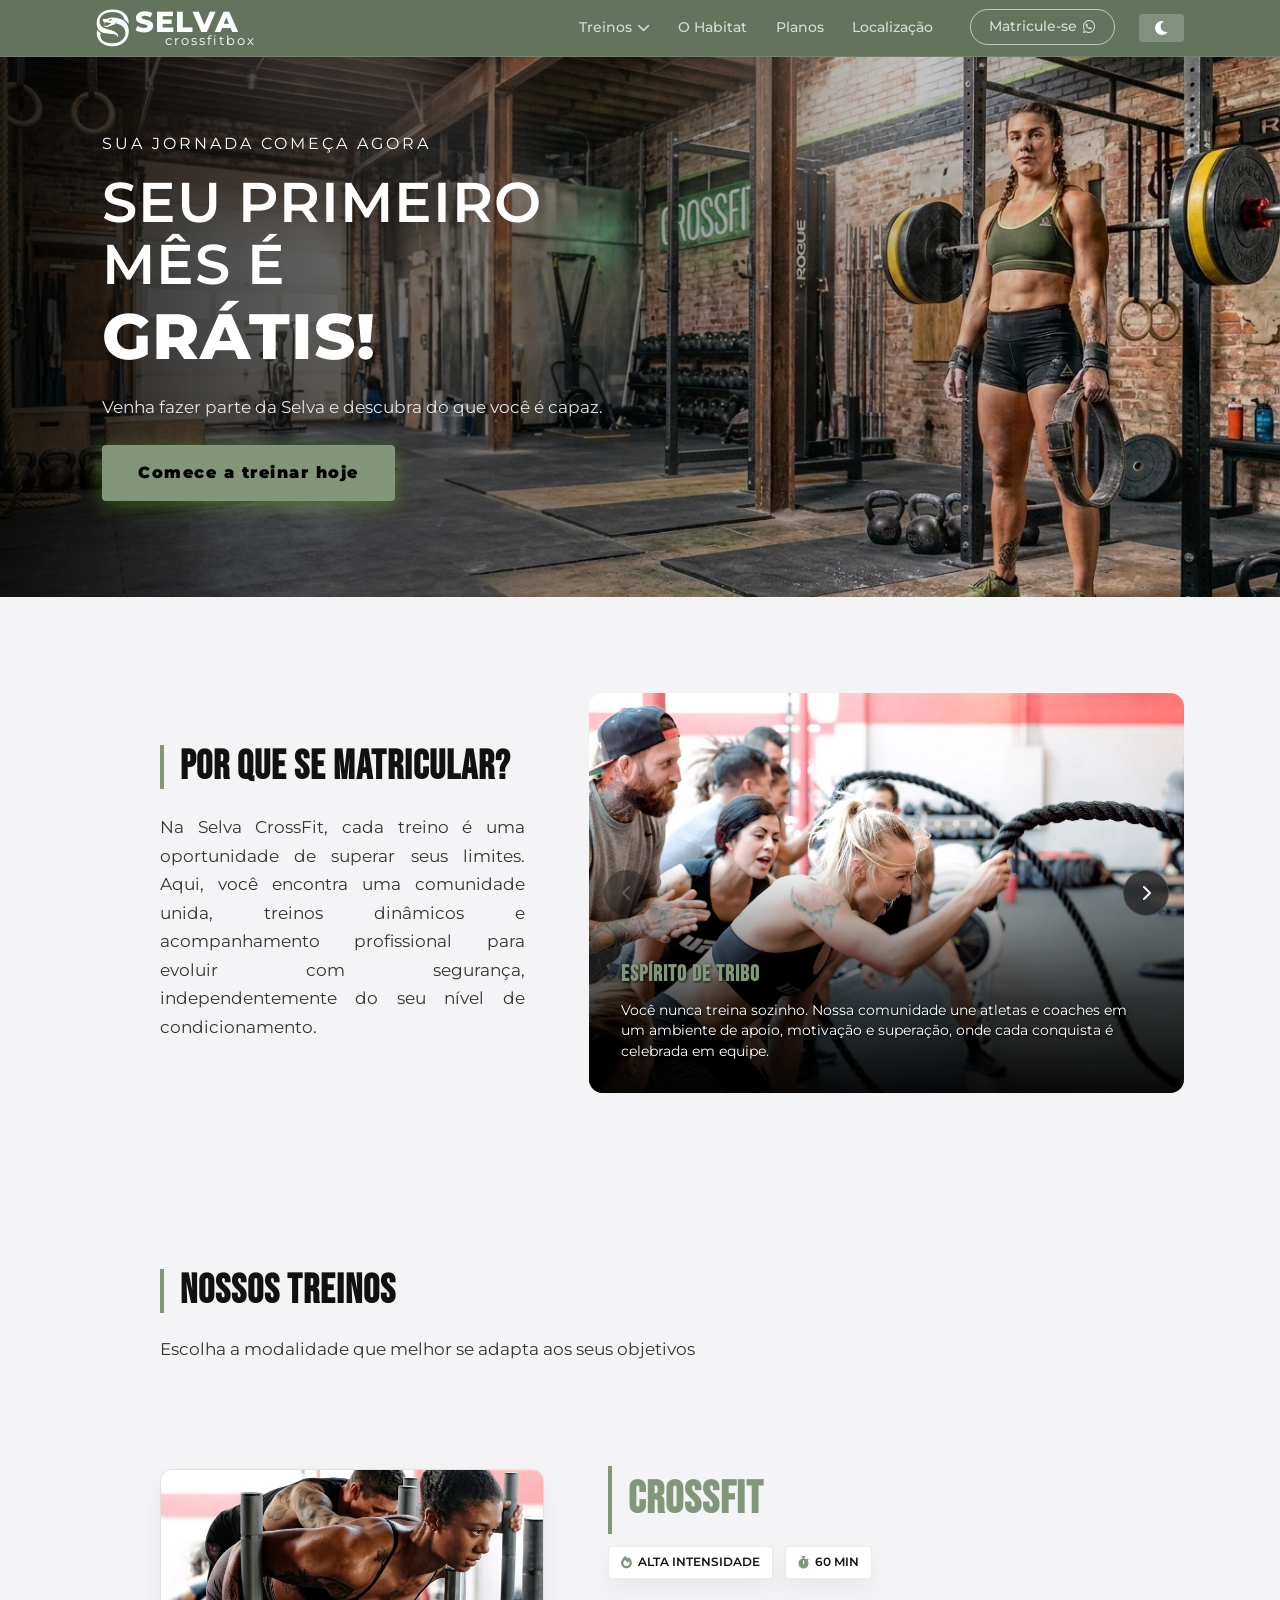
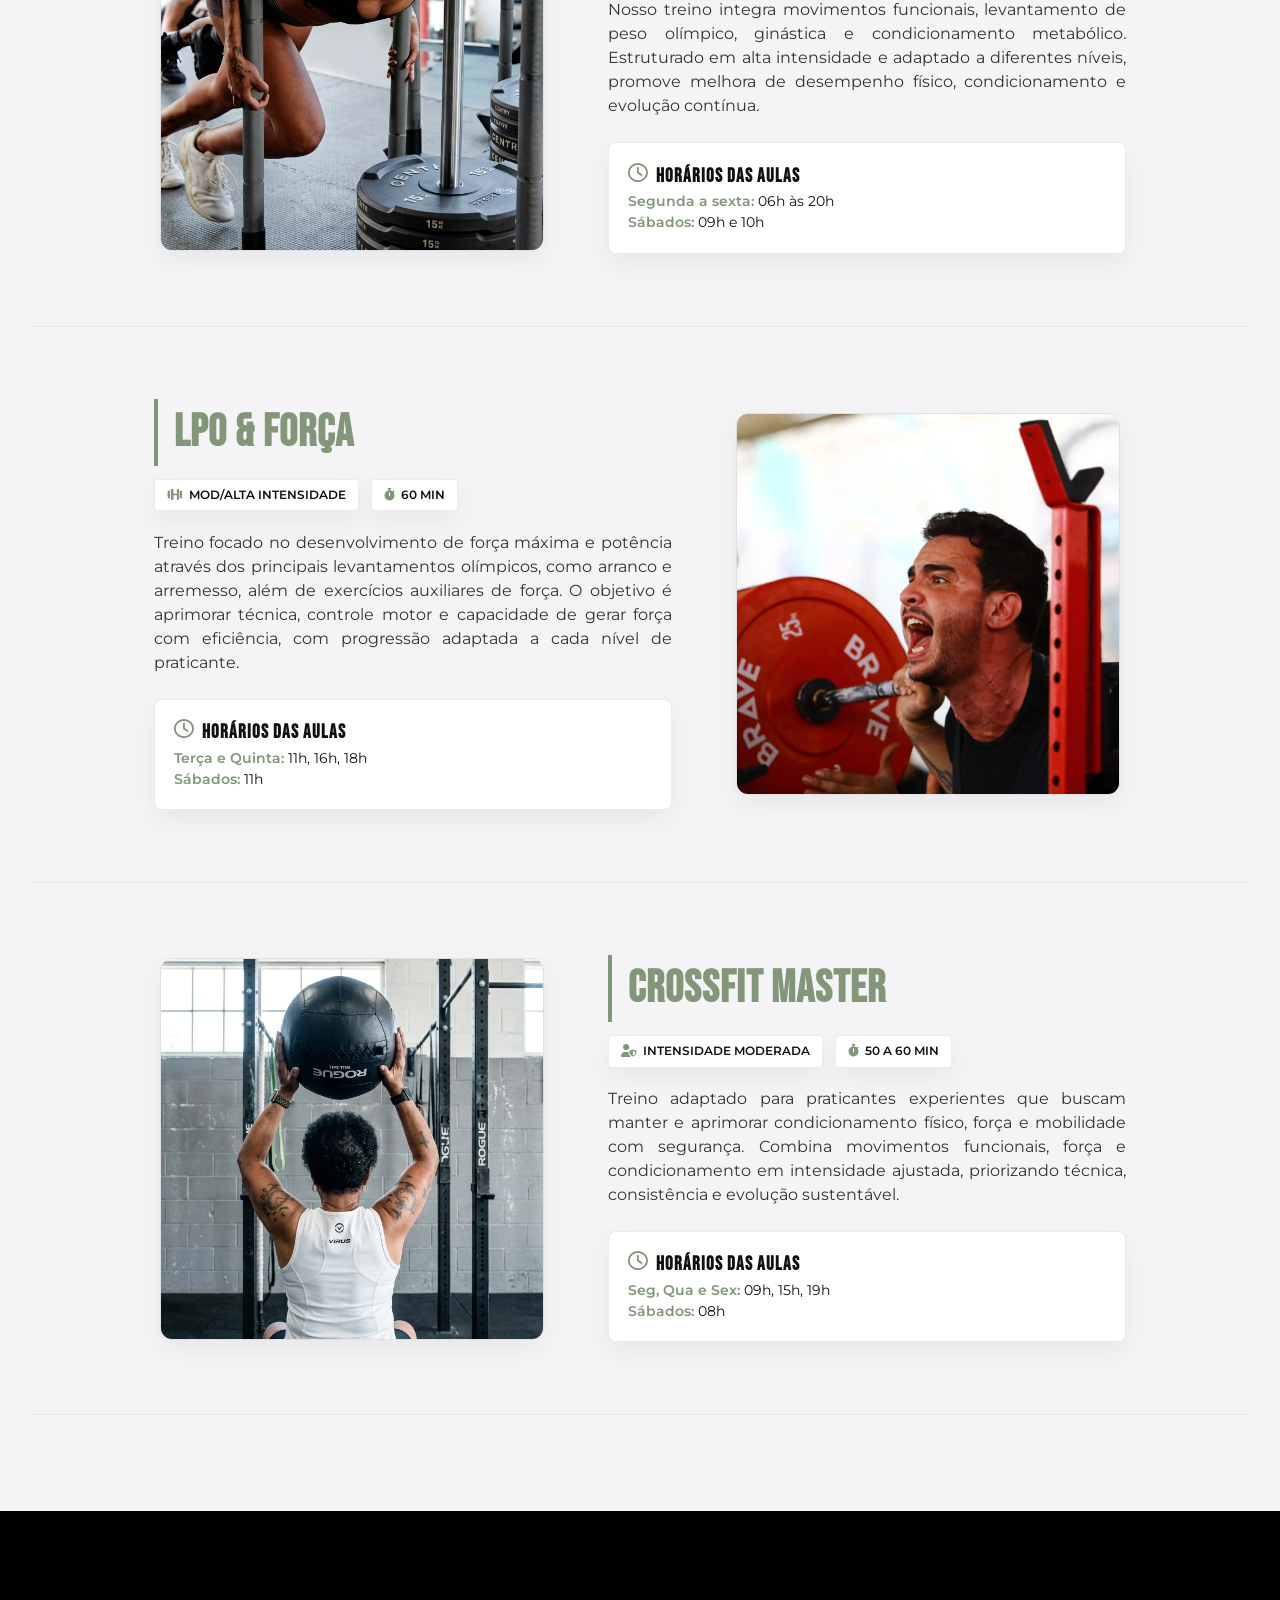
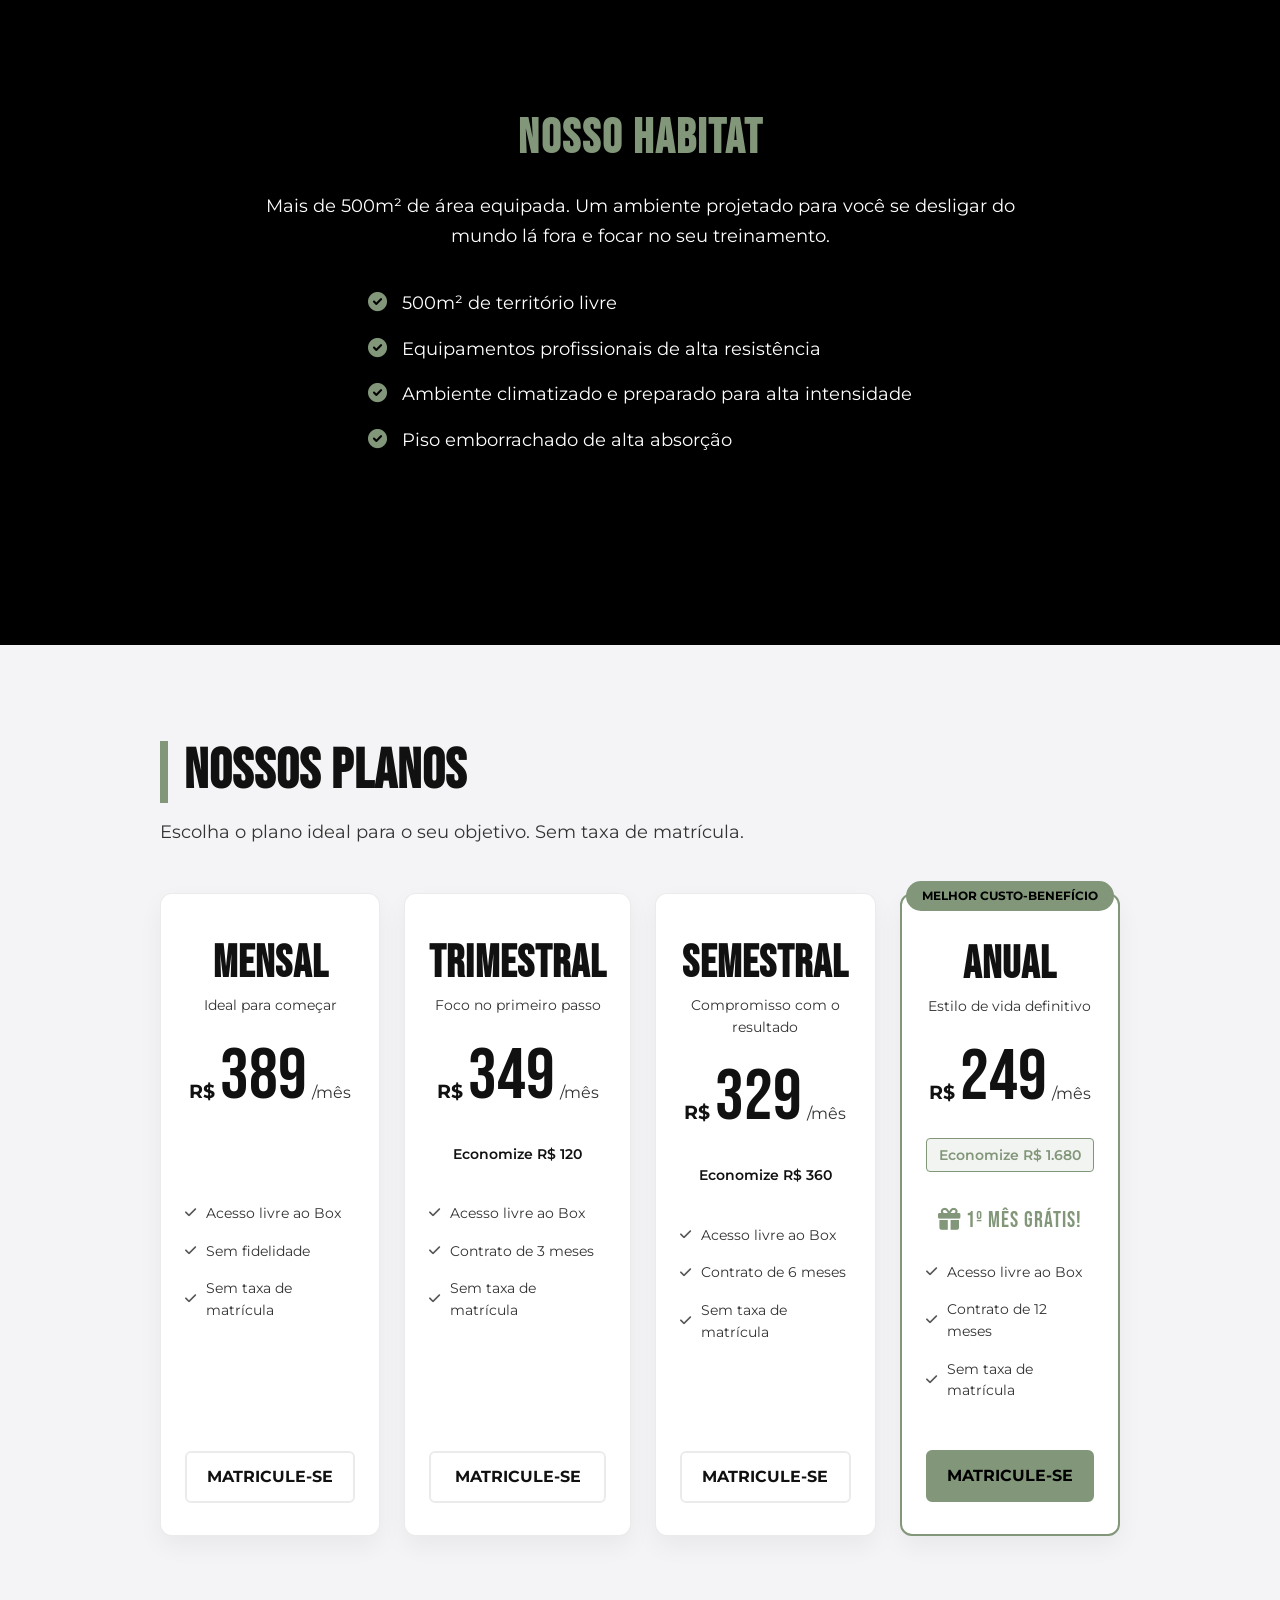
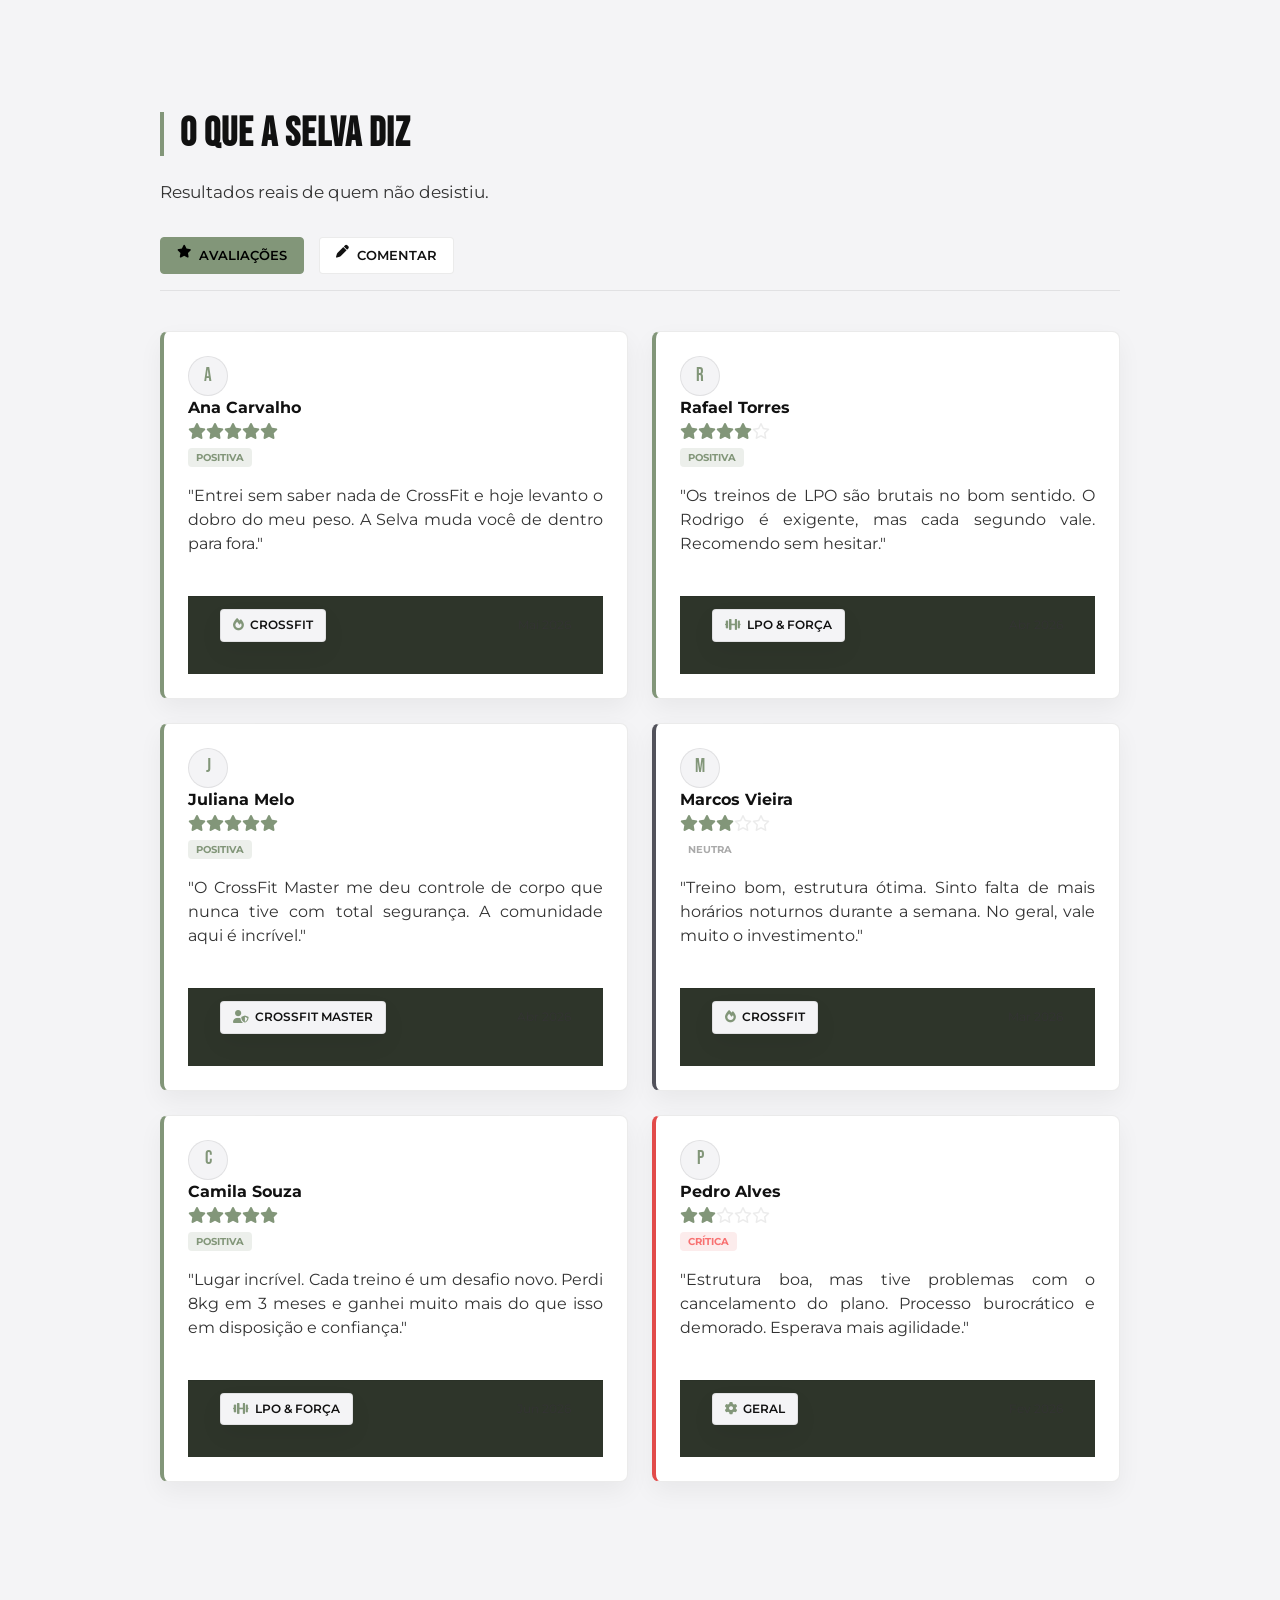
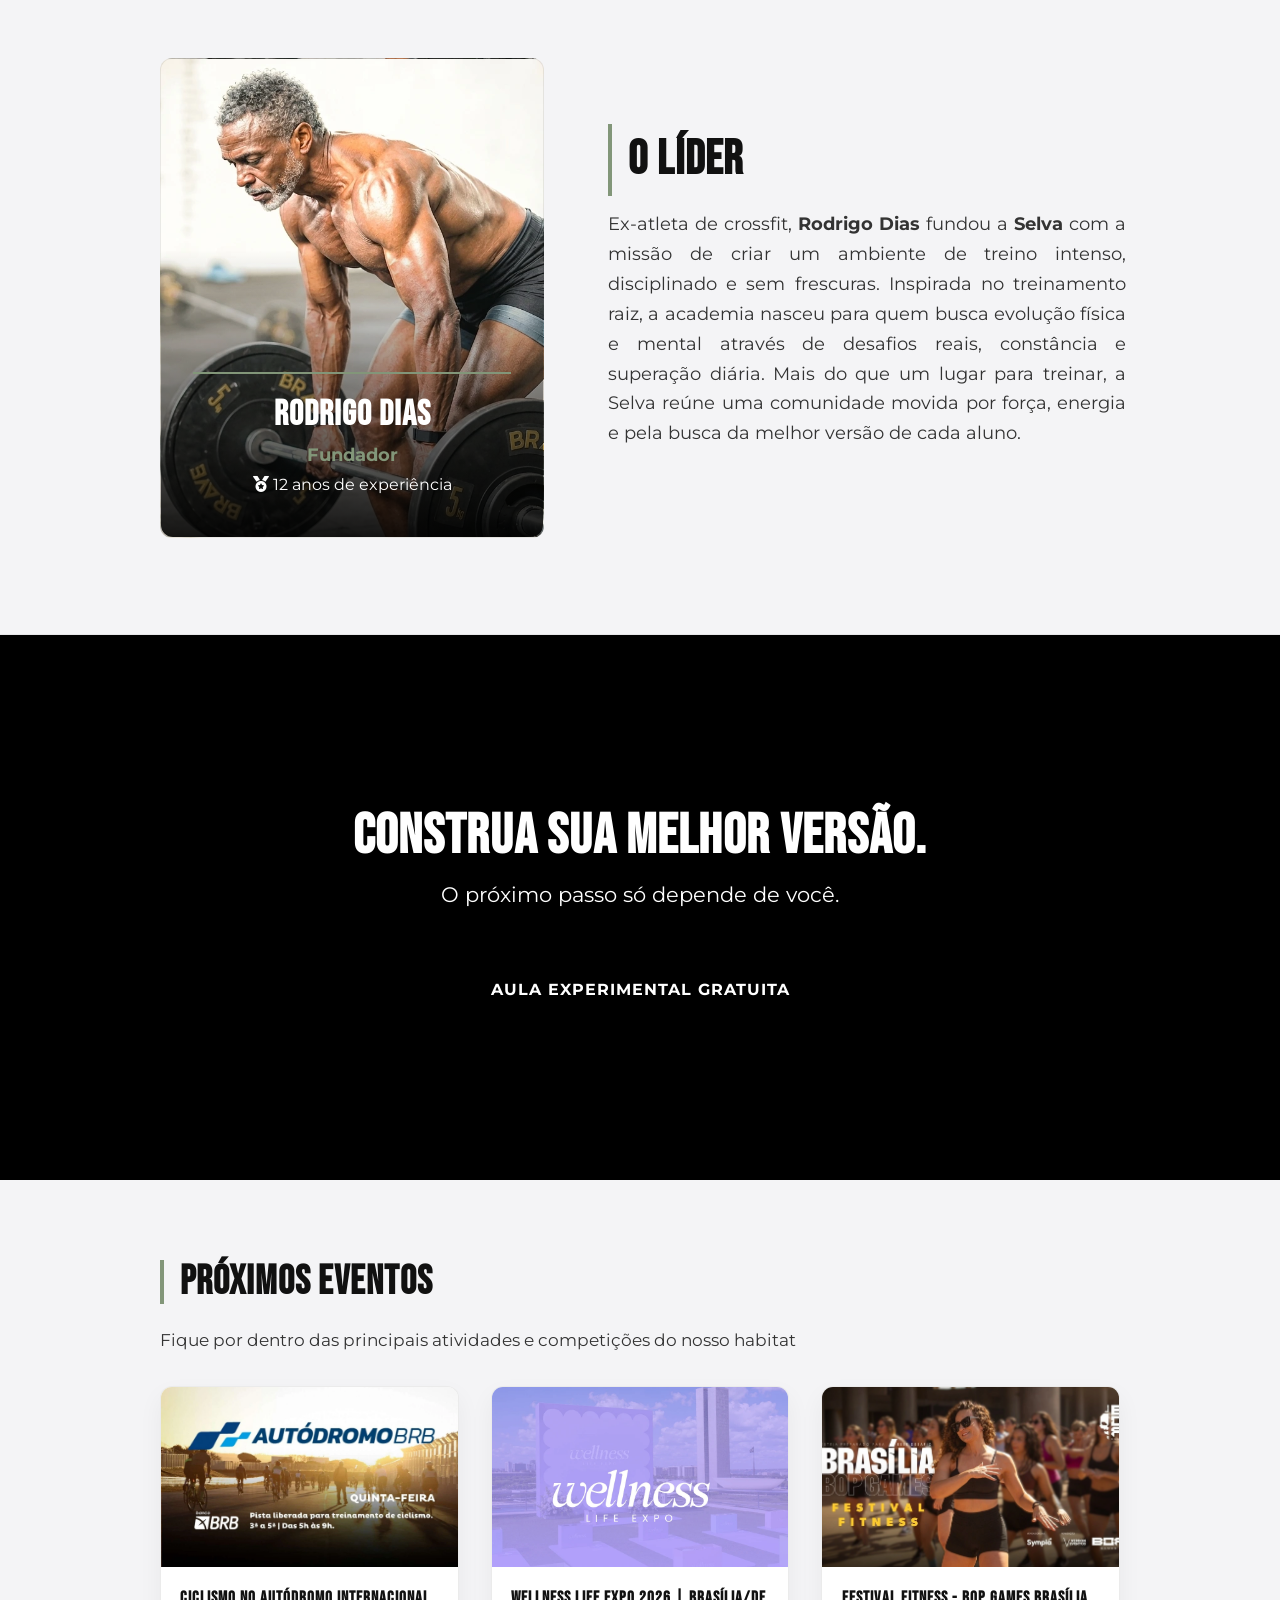
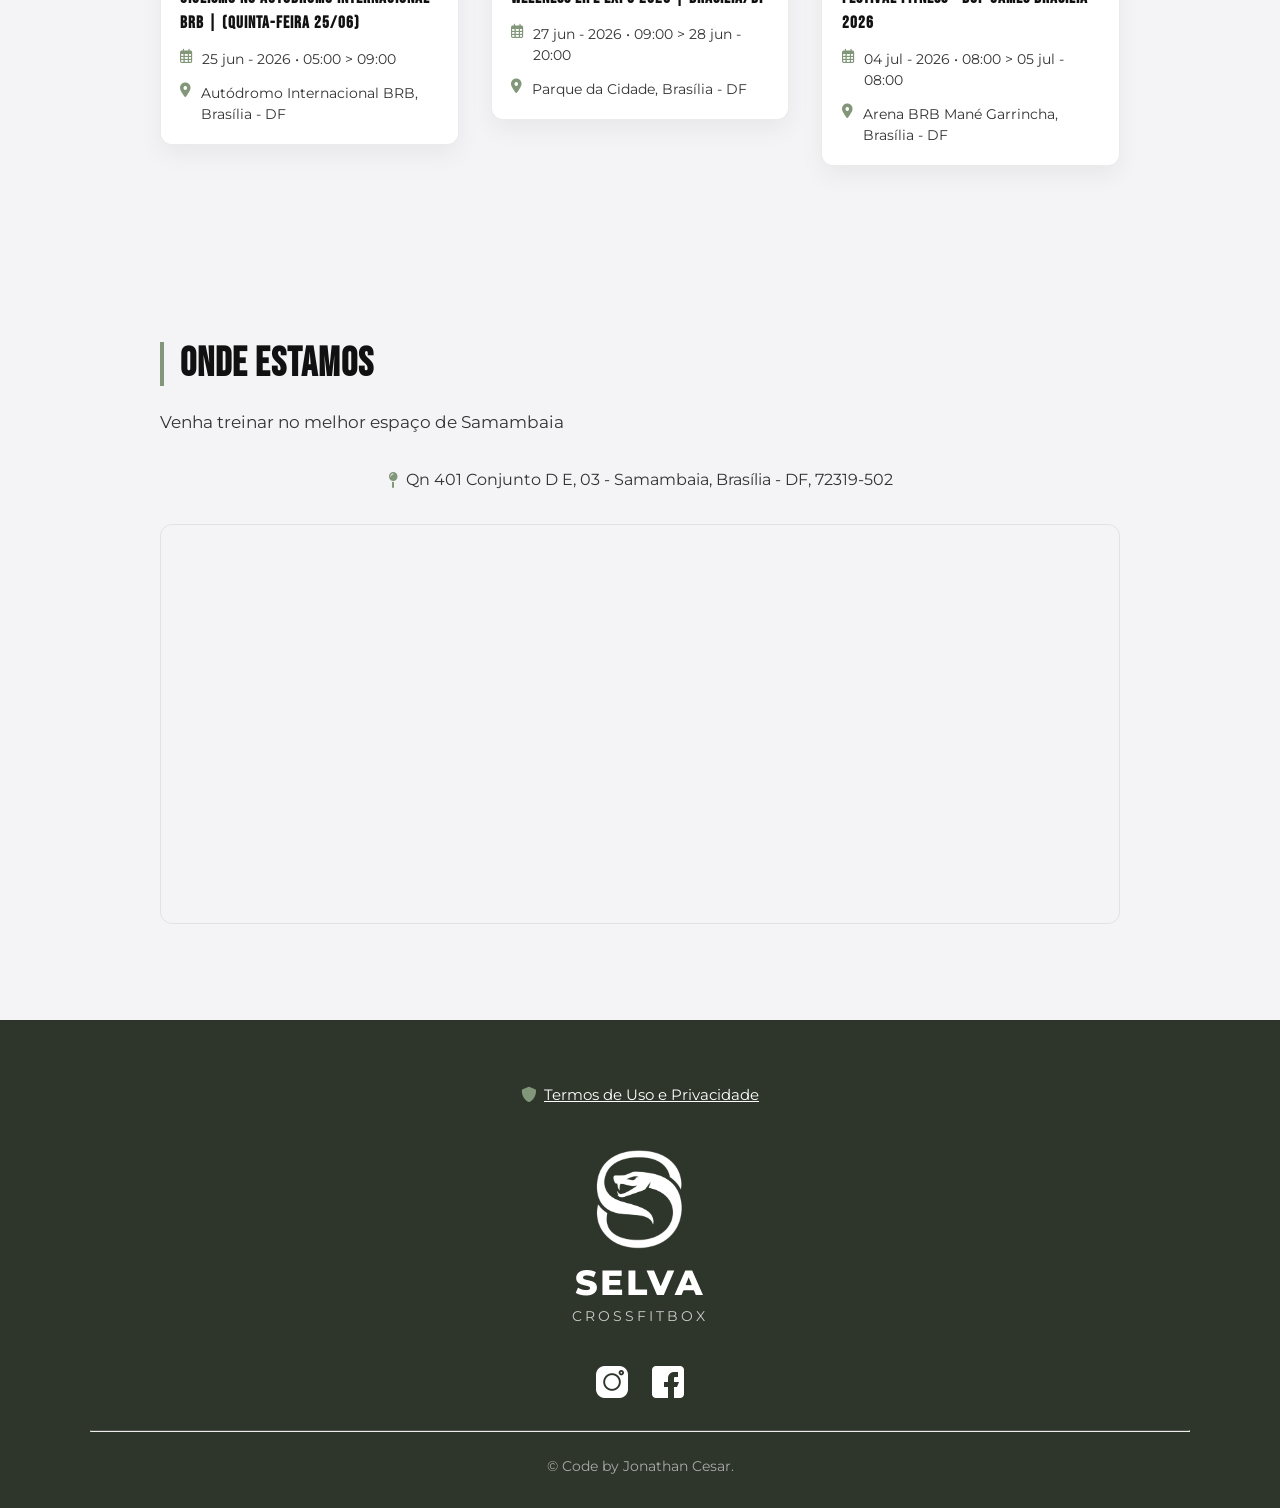
==== commit 866ff51a: "ajuste de responsividade" ====
--- a/index.html
+++ b/index.html
@@ -690,7 +690,8 @@
             <div class="container">
                 <hr>
                 <div class="footer-links">
-                    <p>© 2026 Selva CrossFit. Todos os direitos reservados.</p>
+                <a href="https://github.com/jonathan3703226" target="_blank" rel="noopener" class="footer-link">
+                    <p>© Code by Jonathan Cesar.</p> </a>
                 </div>
             </div>
         </footer>
--- a/assets/css/layout.css
+++ b/assets/css/layout.css
@@ -226,43 +226,105 @@
    RESPONSIVIDADE E CHECKBOXES OCULTOS
    ========================================================================== */
 #dark-toggle, #menu-toggle { position: fixed !important; opacity: 0 !important; pointer-events: none !important; z-index: -1 !important; }
-
-@media (min-width: 768px) {
-    .footer-grid { 
-        flex-direction: row; 
+@media (max-width: 992px) {
+    .main-header .header-container { 
         justify-content: space-between; 
-        align-items: center; 
-    }
-    .footer-left { 
-        flex: 1; 
-        display: flex;
-        justify-content: flex-start;
-        text-align: left; 
-    }
-    .footer-center { 
-        flex: 1; 
-        display: flex;
+        padding: 0 0.5rem; 
+    }
+
+    .btn-mobile-menu { 
+        display: block !important; 
+        order: 2; 
+    }
+
+    .header-controls { 
+        margin-left: 0; 
+    }
+    
+    /* Menu mobile ajustado e isolado */
+    .top-nav { 
+        position: absolute; 
+        top: 100%; 
+        left: 0; 
+        width: 100%; 
+        background: #3b4436; 
+        padding: 1.5rem 1rem; 
+        display: none !important; 
+        box-shadow: 0 10px 20px rgba(0,0,0,0.3);
+        z-index: 1001;
+    }
+    
+    #menu-toggle:checked ~ .site-container .top-nav { 
+        display: block !important; 
+    }
+    
+    .top-nav > ul { 
+        flex-direction: column !important; 
+        gap: 0.8rem !important; 
+        align-items: center;
+        padding: 0;
+        margin: 0;
+    }
+
+    .top-nav li {
+        width: 100%;
+        text-align: center;
+        position: relative;
+    }
+    
+    .top-nav a { 
+        display: block;
+        justify-content: center; 
+        padding: 0.5rem 0; 
+        font-size: 1.1rem; 
+        color: #ffffff !important; 
+    }
+
+    /* MATRICULE-SE (COMPACTO) */
+    .top-nav .nav-btn-container {
+        width: auto;
+        margin-top: 0.5rem;
+    }
+
+    .top-nav .btn-nav-eval { 
+        width: auto !important; 
+        display: inline-flex !important;
+        align-items: center;
+        justify-content: center;
+        padding: 8px 20px !important; 
+        font-size: 0.95rem !important;
+        margin: 0 auto;
+    }
+
+    /* ELIMINA QUALQUER ÁREA FANTASMA/OVERLAP NO MOBILE */
+    .dropdown::after { 
+        display: none !important; 
+    }
+
+    /* SUBMENU DROPDOWN NO MOBILE */
+    .dropdown-menu { 
+        position: static !important; /* Empurra os itens de baixo para longe em vez de flutuar por cima */
+        transform: none !important; 
+        background: rgba(0, 0, 0, 0.25) !important; 
+        opacity: 1 !important; 
+        visibility: visible !important; 
+        display: none; 
+        margin: 0.5rem auto 0;
+        width: 90%;
+        border-radius: 6px;
+        box-shadow: none !important;
+        padding: 0.5rem 0;
+    }
+
+    /* Exibe o submenu empurrando os elementos sem invadir a área deles */
+    .dropdown:hover .dropdown-menu,
+    .dropdown:focus-within .dropdown-menu { 
+        display: flex !important; 
         flex-direction: column;
-        align-items: center;
-    }
-    .footer-right { 
-        flex: 1; 
-        display: flex; 
-        justify-content: flex-end; /* Agora o display flex empurra os ícones para o canto */
-    }
-}
-
-@media (max-width: 992px) {
-    .main-header .header-container { justify-content: space-between; padding: 0 0.5rem; }
-    .btn-mobile-menu { display: block !important; order: 2; }
-    .header-controls { margin-left: 0; }
-    .top-nav { position: absolute; top: 100%; left: 0; width: 100%; background: #3b4436; padding: 1.5rem; display: none !important; }
-    #menu-toggle:checked ~ .site-container .top-nav { display: block !important; }
-    .top-nav > ul { flex-direction: column !important; gap: 0.8rem !important; }
-    .top-nav a { justify-content: center; padding: 0.8rem 0; font-size: 1.4rem; color: #ffffff !important; }
-    
-    .top-nav .btn-nav-eval { width: 90%; margin: 10px auto 0; padding: 12px 24px; text-align: center; }
-    
-    .dropdown-menu { position: relative !important; transform: none !important; background: rgba(0, 0, 0, 0.12) !important; opacity: 1 !important; visibility: visible !important; display: none; }
-    .dropdown:hover .dropdown-menu { display: flex !important; }
+    }
+
+    .dropdown-menu a {
+        padding: 0.6rem 0;
+        font-size: 0.95rem;
+    }
 }
--- a/assets/css/sections.css
+++ b/assets/css/sections.css
@@ -207,7 +207,26 @@
 /* ==========================================================================
    SEÇÃO "POR QUE MATRICULAR"
    ========================================================================== */
-.pq-selva-section { padding: 6rem 0; background: var(--bg-primary); overflow: hidden; }
+.pq-selva-section { 
+    padding: 6rem 0; 
+    background: var(--bg-primary); 
+    overflow: hidden; 
+    position: relative; /* Garante ancoragem dos inputs no centro da seção */
+}
+
+/* Corrige o pulo da tela ao clicar nas setas do carrossel */
+.pq-selva-section input[type="radio"] {
+    position: absolute !important;
+    top: 50% !important;
+    left: 50% !important;
+    transform: translate(-50%, -50%) !important;
+    width: 1px !important;
+    height: 1px !important;
+    opacity: 0 !important;
+    pointer-events: none !important;
+    margin: 0 !important;
+}
+
 .pq-selva-container-centralizado { max-width: 1040px; margin: 0 auto; padding: 0 2.5rem; }
 .pq-selva-flex-layout { display: flex; gap: 4rem; align-items: center; }
 .pq-selva-texto-lado { flex: 0 0 38%; display: flex; flex-direction: column; }
@@ -222,13 +241,14 @@
 .carousel-card-item { flex: 0 0 25%; }
 .card-img-box { position: relative; height: 400px; background: #111; }
 .card-img-box img { width: 100%; height: 100%; object-fit: cover; }
+
 .card-caption-inside {
     position: absolute;
     bottom: 0;
     left: 0;
     width: 100%;
-    padding: 6rem 2rem 2rem; /* Aumentei o padding superior para o gradiente subir mais */
-    background: linear-gradient(to top, rgba(0, 0, 0, 0.95) 0%, rgba(0, 0, 0, 0.7) 40%, transparent 100%); /* Gradiente mais escuro e longo */
+    padding: 6rem 2rem 2rem;
+    background: linear-gradient(to top, rgba(0, 0, 0, 0.95) 0%, rgba(0, 0, 0, 0.7) 40%, transparent 100%);
     z-index: 5;
 }
 
@@ -237,16 +257,17 @@
     color: var(--accent);
     text-transform: uppercase;
     font-family: 'Bebas Neue', sans-serif;
-    margin-bottom: 0.5rem; /* Adicionado um pequeno respiro abaixo do título */
-    text-shadow: 1px 1px 3px rgba(0,0,0,0.8); /* Sombra extra no texto para garantir leitura */
+    margin-bottom: 0.5rem;
+    text-shadow: 1px 1px 3px rgba(0,0,0,0.8);
 }
 
 .card-caption-inside p {
     font-size: 0.85rem;
-    color: #ffffff; /* Forçando branco puro em vez da variável que pode mudar no modo claro */
+    color: #ffffff;
     line-height: 1.5;
-    text-shadow: 1px 1px 3px rgba(0,0,0,0.8); /* Sombra extra no texto para garantir leitura */
-}
+    text-shadow: 1px 1px 3px rgba(0,0,0,0.8);
+}
+
 .carousel-navigation-absolute { position: absolute; top: 0; left: 0; width: 100%; height: 100%; z-index: 10; pointer-events: none; }
 .arrows-group-abs { display: none; width: 100%; height: 100%; justify-content: space-between; align-items: center; padding: 0 15px; }
 .carousel-navigation-absolute label, .carousel-navigation-absolute span { width: 46px; height: 46px; border-radius: 50%; display: flex; align-items: center; justify-content: center; pointer-events: auto; }
@@ -262,7 +283,6 @@
 #pq-car-2:checked ~ .pq-selva-container-centralizado .carousel-track { transform: translateX(-25%); }
 #pq-car-3:checked ~ .pq-selva-container-centralizado .carousel-track { transform: translateX(-50%); }
 #pq-car-4:checked ~ .pq-selva-container-centralizado .carousel-track { transform: translateX(-75%); }
-
 /* ==========================================================================
    SEÇÃO TREINOS
    ========================================================================== */
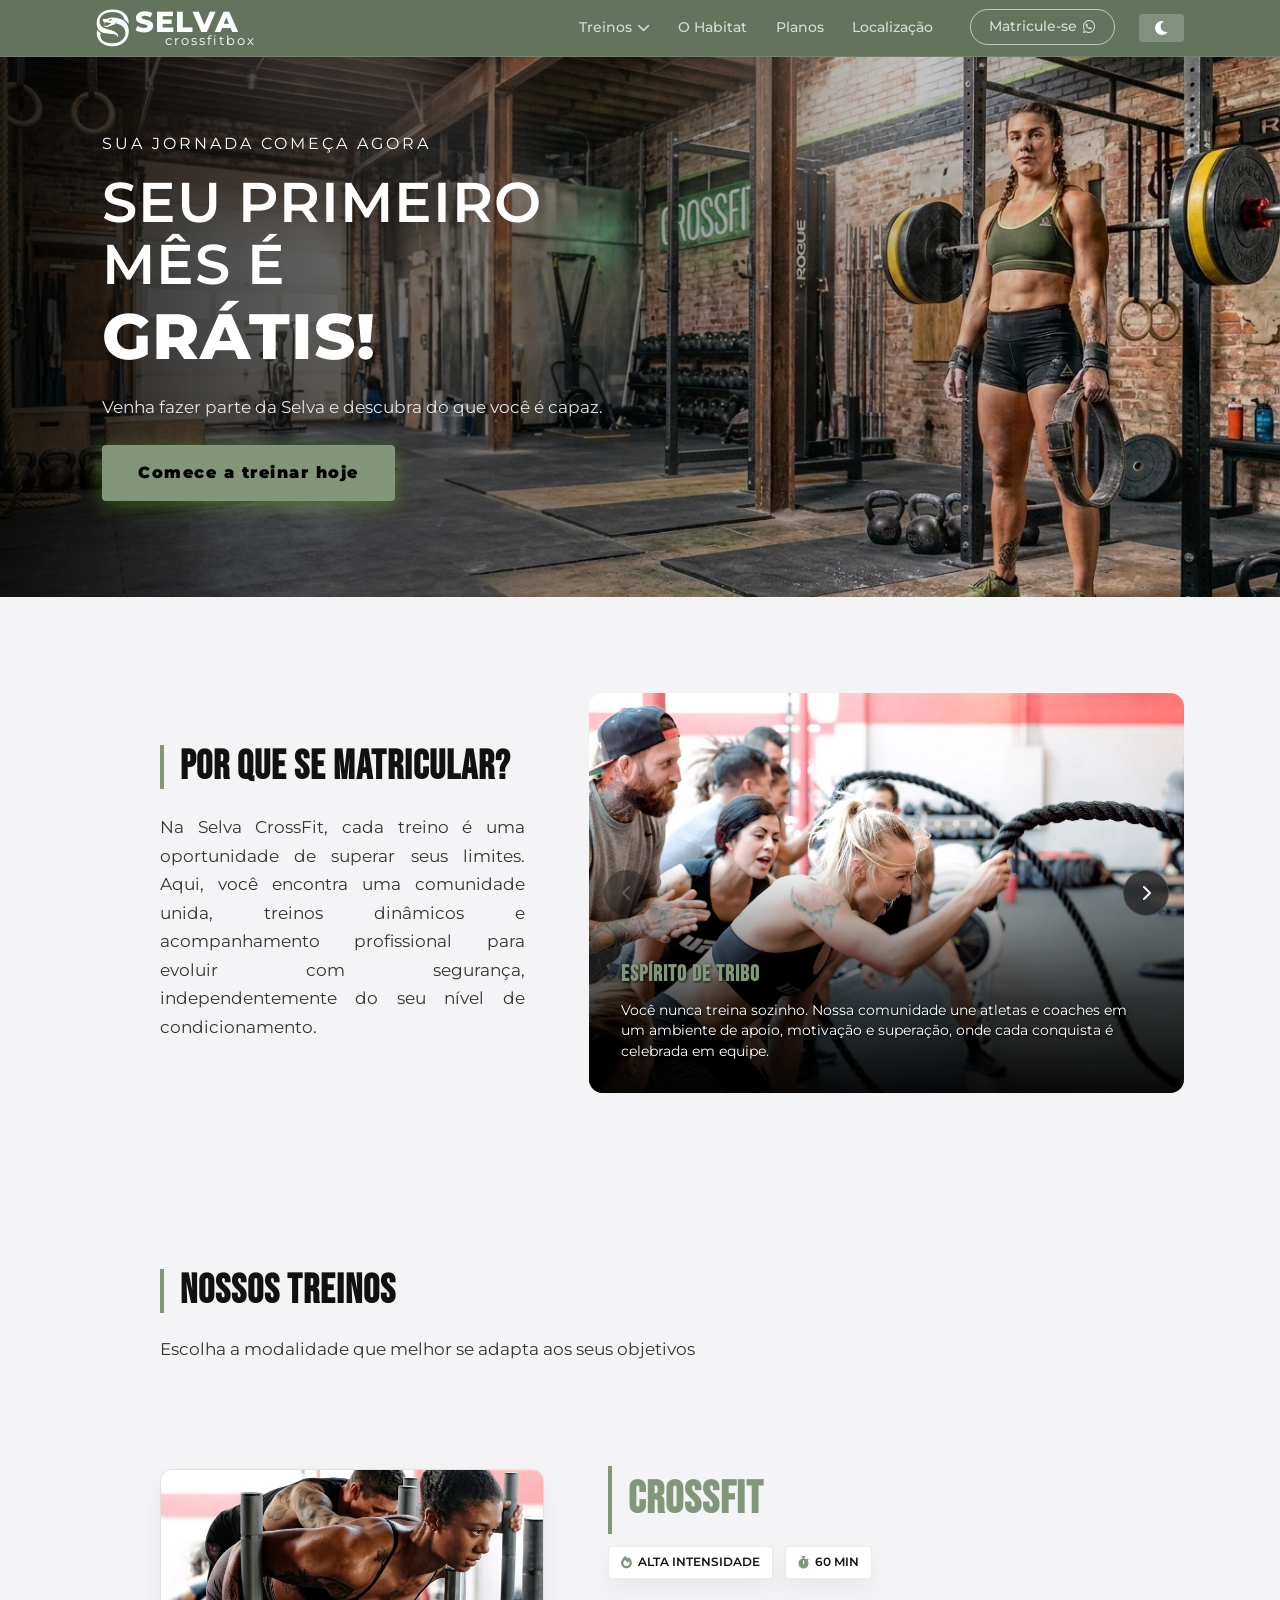
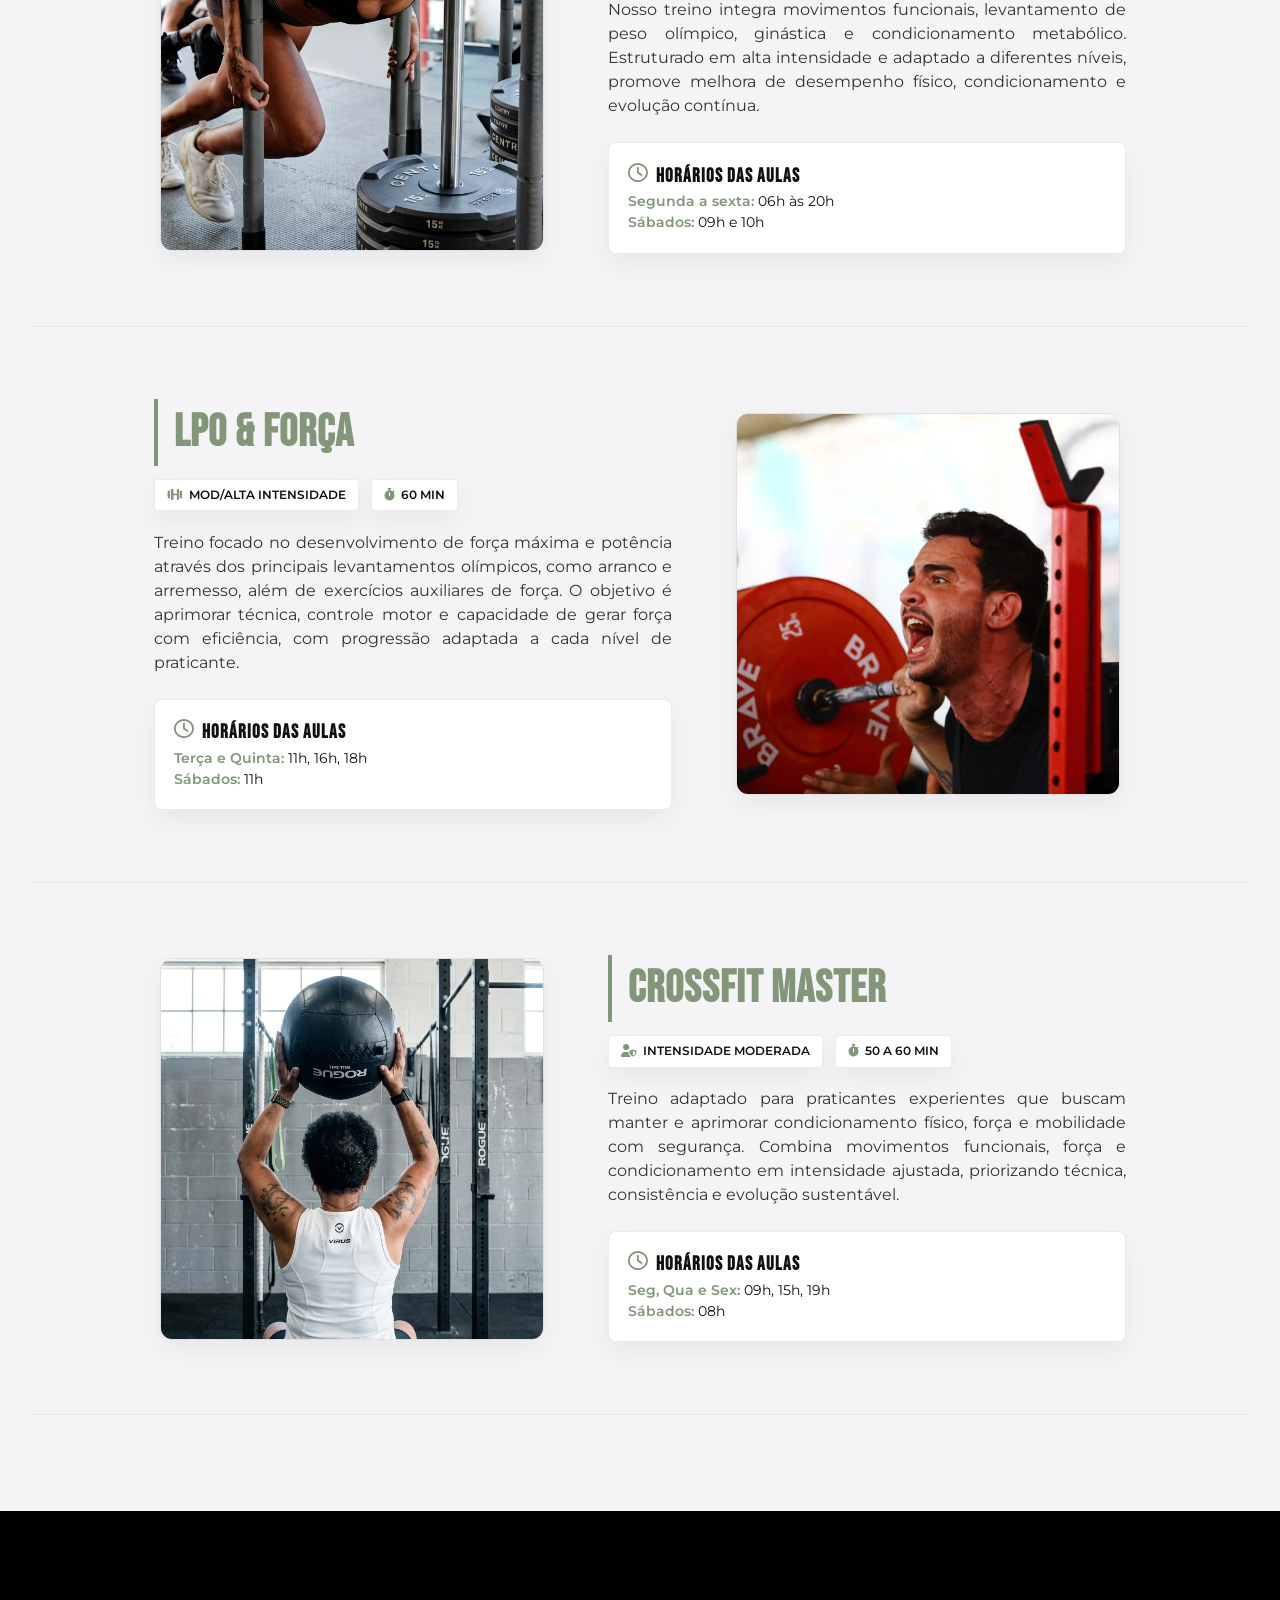
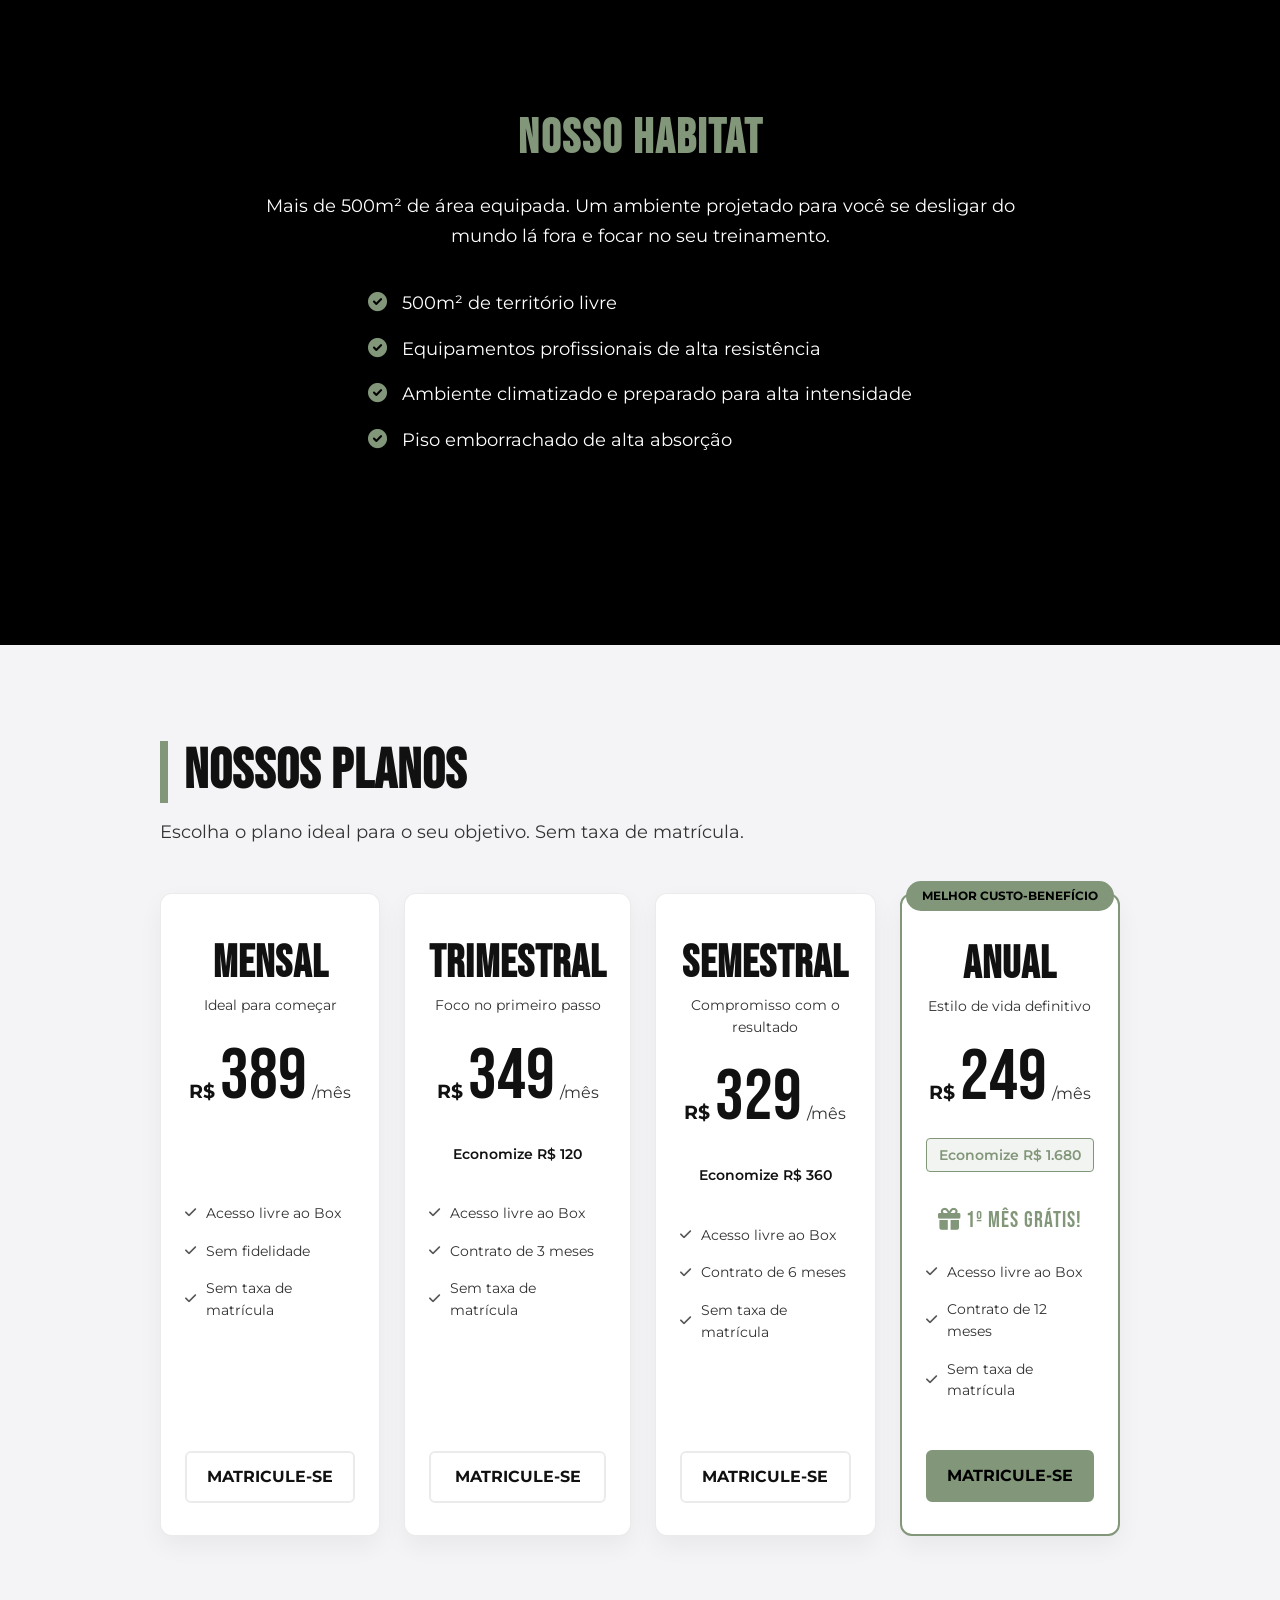
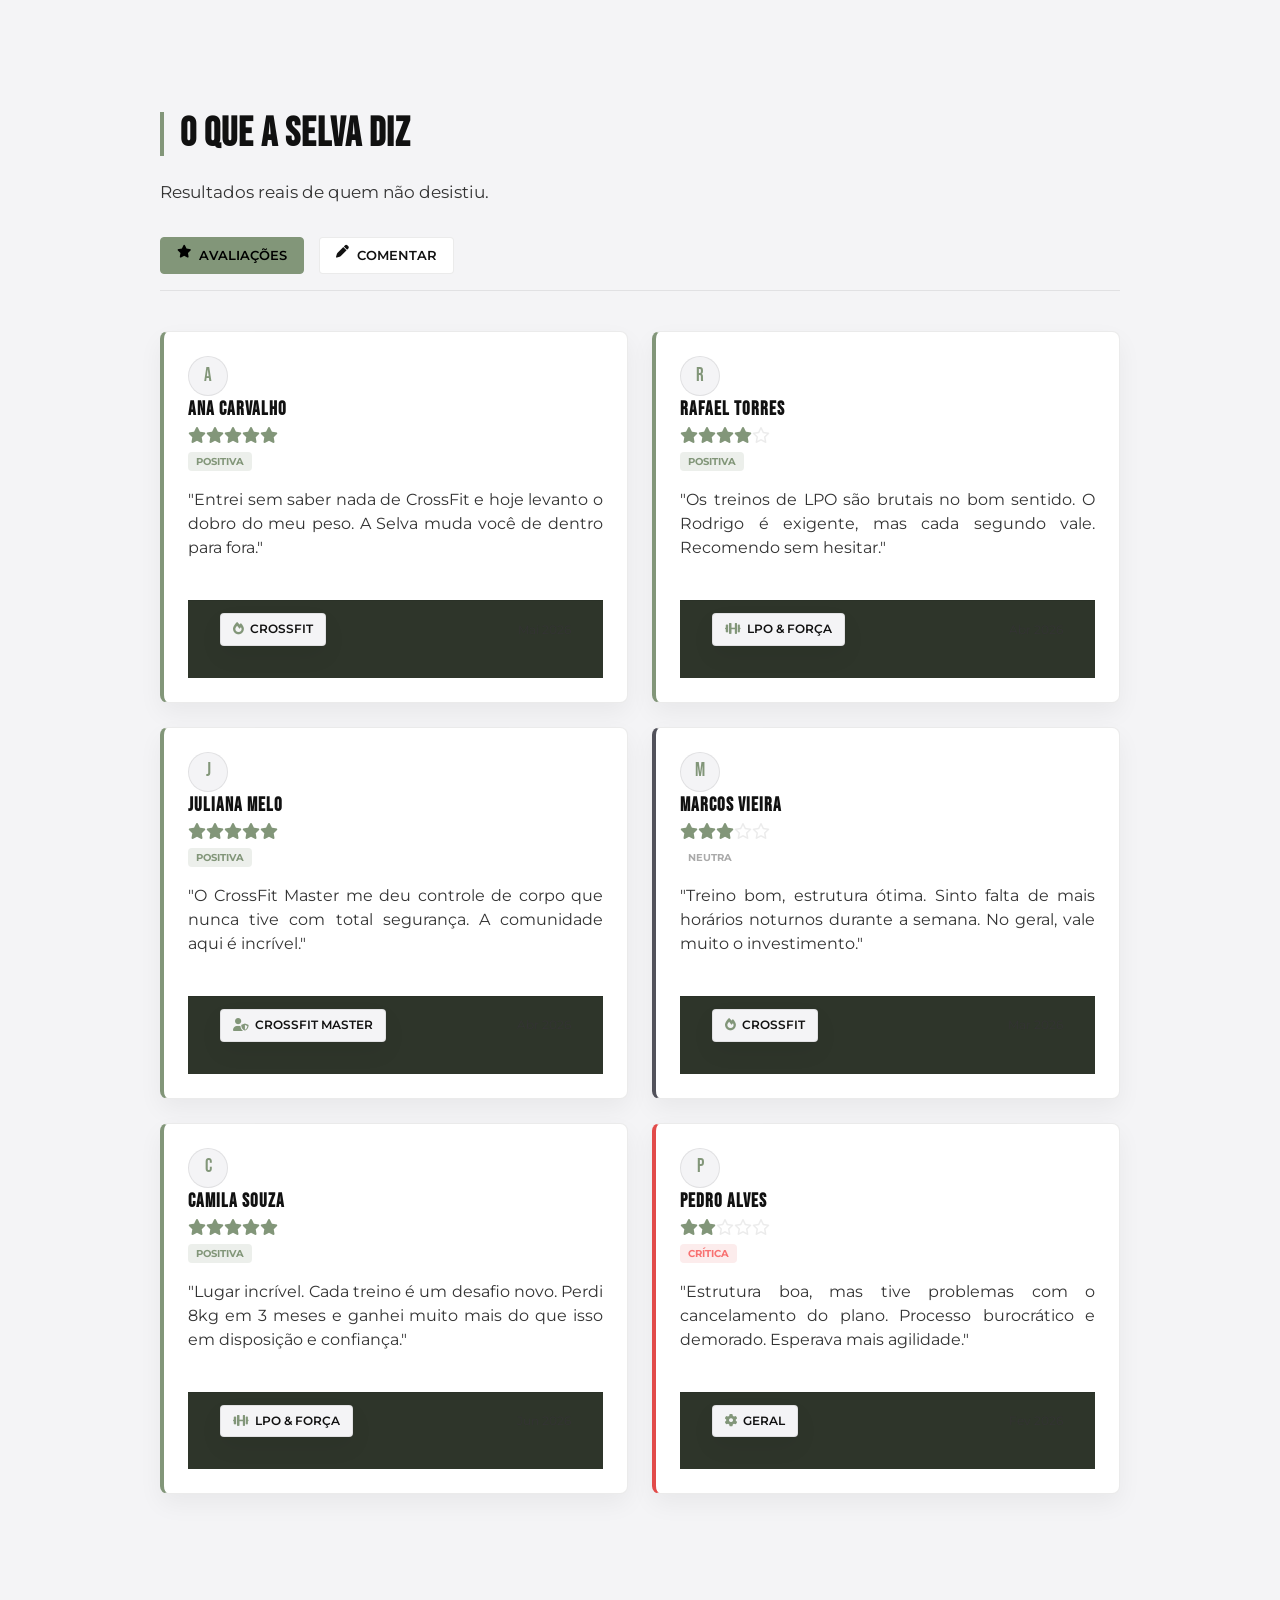
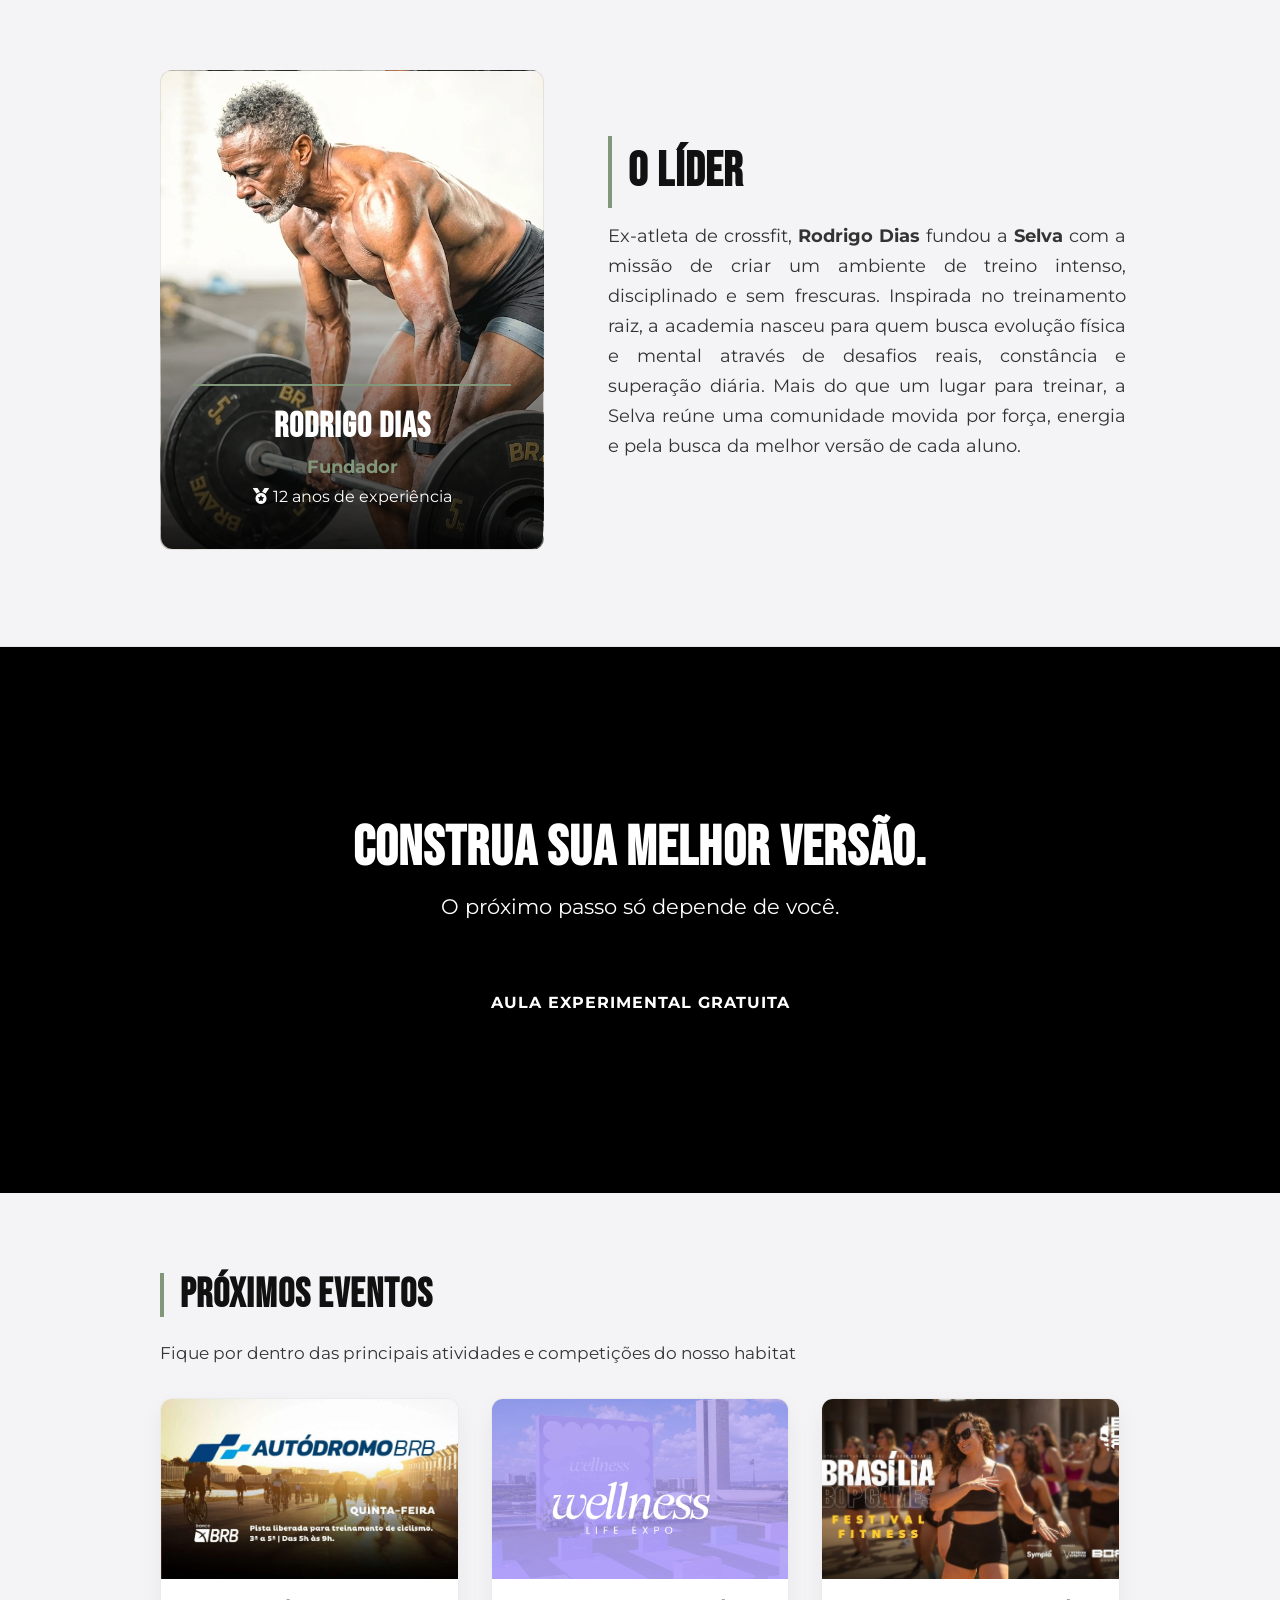
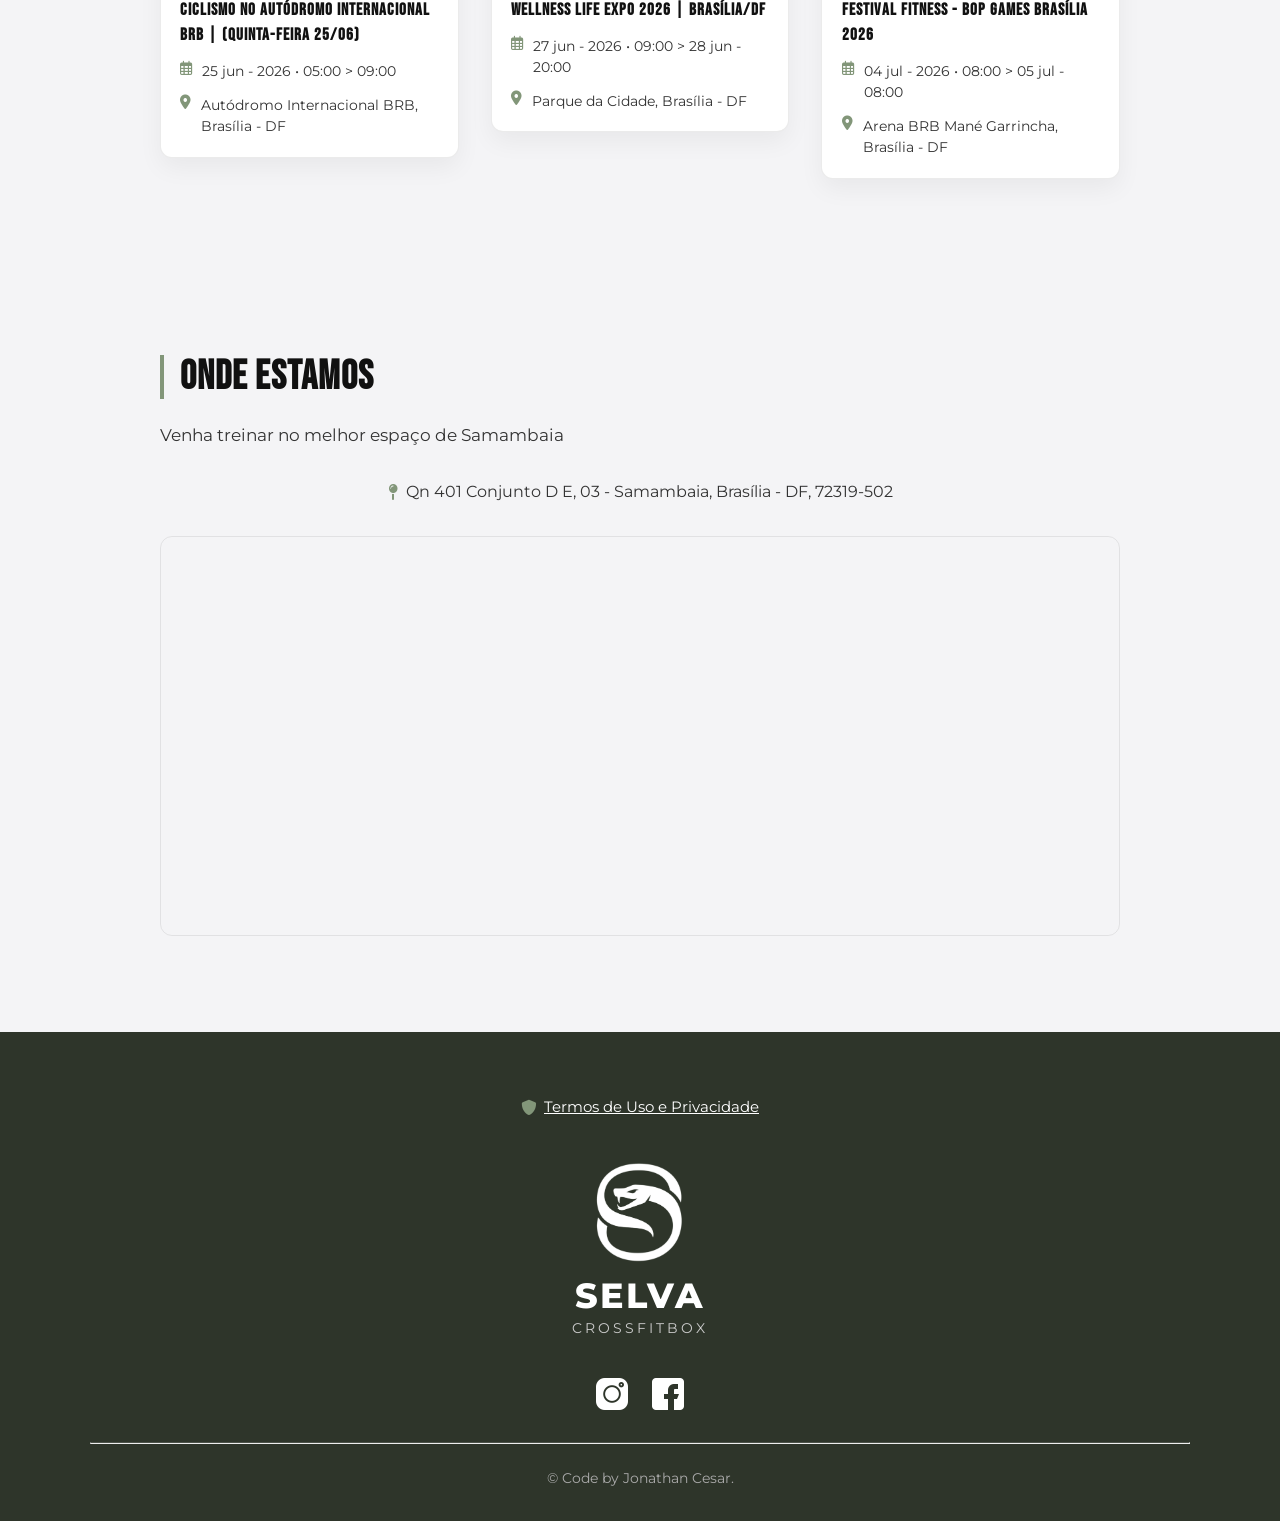
==== commit a9263ec4: "ajuste index W3C" ====
--- a/index.html
+++ b/index.html
@@ -404,7 +404,7 @@
                             <header class="rv-card__header">
                                 <div class="rv-avatar">A</div>
                                 <div>
-                                    <p class="rv-card__name">Ana Carvalho</p>
+                                    <h3 class="rv-card__name">Ana Carvalho</h3>
                                     <div class="rv-stars rv-stars--5">
                                         <i class="fas fa-star" aria-hidden="true"></i><i class="fas fa-star" aria-hidden="true"></i><i class="fas fa-star" aria-hidden="true"></i><i class="fas fa-star" aria-hidden="true"></i><i class="fas fa-star" aria-hidden="true"></i>
                                     </div>
@@ -422,7 +422,7 @@
                             <header class="rv-card__header">
                                 <div class="rv-avatar">R</div>
                                 <div>
-                                    <p class="rv-card__name">Rafael Torres</p>
+                                    <h3 class="rv-card__name">Rafael Torres</h3>
                                     <div class="rv-stars rv-stars--4">
                                         <i class="fas fa-star" aria-hidden="true"></i><i class="fas fa-star" aria-hidden="true"></i><i class="fas fa-star" aria-hidden="true"></i><i class="fas fa-star" aria-hidden="true"></i><i class="far fa-star" aria-hidden="true"></i>
                                     </div>
@@ -440,7 +440,7 @@
                             <header class="rv-card__header">
                                 <div class="rv-avatar">J</div>
                                 <div>
-                                    <p class="rv-card__name">Juliana Melo</p>
+                                    <h3 class="rv-card__name">Juliana Melo</h3>
                                     <div class="rv-stars rv-stars--5">
                                         <i class="fas fa-star" aria-hidden="true"></i><i class="fas fa-star" aria-hidden="true"></i><i class="fas fa-star" aria-hidden="true"></i><i class="fas fa-star" aria-hidden="true"></i><i class="fas fa-star" aria-hidden="true"></i>
                                     </div>
@@ -458,7 +458,7 @@
                             <header class="rv-card__header">
                                 <div class="rv-avatar">M</div>
                                 <div>
-                                    <p class="rv-card__name">Marcos Vieira</p>
+                                    <h3 class="rv-card__name">Marcos Vieira</h3>
                                     <div class="rv-stars rv-stars--3">
                                         <i class="fas fa-star" aria-hidden="true"></i><i class="fas fa-star" aria-hidden="true"></i><i class="fas fa-star" aria-hidden="true"></i><i class="far fa-star" aria-hidden="true"></i><i class="far fa-star" aria-hidden="true"></i>
                                     </div>
@@ -476,7 +476,7 @@
                             <header class="rv-card__header">
                                 <div class="rv-avatar">C</div>
                                 <div>
-                                    <p class="rv-card__name">Camila Souza</p>
+                                    <h3 class="rv-card__name">Camila Souza</h3>
                                     <div class="rv-stars rv-stars--5">
                                         <i class="fas fa-star" aria-hidden="true"></i><i class="fas fa-star" aria-hidden="true"></i><i class="fas fa-star" aria-hidden="true"></i><i class="fas fa-star" aria-hidden="true"></i><i class="fas fa-star" aria-hidden="true"></i>
                                     </div>
@@ -494,7 +494,7 @@
                             <header class="rv-card__header">
                                 <div class="rv-avatar">P</div>
                                 <div>
-                                    <p class="rv-card__name">Pedro Alves</p>
+                                    <h3 class="rv-card__name">Pedro Alves</h3>
                                     <div class="rv-stars rv-stars--2">
                                         <i class="fas fa-star" aria-hidden="true"></i><i class="fas fa-star" aria-hidden="true"></i><i class="far fa-star" aria-hidden="true"></i><i class="far fa-star" aria-hidden="true"></i><i class="far fa-star" aria-hidden="true"></i>
                                     </div>
--- a/assets/css/layout.css
+++ b/assets/css/layout.css
@@ -227,6 +227,9 @@
    ========================================================================== */
 #dark-toggle, #menu-toggle { position: fixed !important; opacity: 0 !important; pointer-events: none !important; z-index: -1 !important; }
 @media (max-width: 992px) {
+    /* ==========================================================================
+       1. CABEÇALHO E MENU MOBILE
+       ========================================================================== */
     .main-header .header-container { 
         justify-content: space-between; 
         padding: 0 0.5rem; 
@@ -241,7 +244,6 @@
         margin-left: 0; 
     }
     
-    /* Menu mobile ajustado e isolado */
     .top-nav { 
         position: absolute; 
         top: 100%; 
@@ -250,7 +252,7 @@
         background: #3b4436; 
         padding: 1.5rem 1rem; 
         display: none !important; 
-        box-shadow: 0 10px 20px rgba(0,0,0,0.3);
+        box-shadow: 0 10px 20px rgba(0,0,0,0.4);
         z-index: 1001;
     }
     
@@ -260,7 +262,7 @@
     
     .top-nav > ul { 
         flex-direction: column !important; 
-        gap: 0.8rem !important; 
+        gap: 0.5rem !important; 
         align-items: center;
         padding: 0;
         margin: 0;
@@ -268,63 +270,107 @@
 
     .top-nav li {
         width: 100%;
-        text-align: center;
-        position: relative;
-    }
-    
+        display: block !important;
+        position: relative !important;
+    }
+
     .top-nav a { 
         display: block;
-        justify-content: center; 
-        padding: 0.5rem 0; 
+        padding: 0.6rem 0; 
         font-size: 1.1rem; 
         color: #ffffff !important; 
-    }
-
-    /* MATRICULE-SE (COMPACTO) */
+        text-align: center;
+    }
+
+    /* ==========================================================================
+       2. CORREÇÃO DO "GHOST CLICK" NO SUBMENU (TRANSIÇÃO SUAVE)
+       ========================================================================== */
+    .dropdown {
+        display: flex;
+        flex-direction: column;
+        align-items: center;
+    }
+
+    .dropdown::after { 
+        display: none !important; 
+    }
+
+    .dropdown-menu { 
+        position: relative !important; 
+        top: 0 !important;
+        left: 0 !important;
+        transform: none !important; 
+        width: 100% !important;
+        background: rgba(0, 0, 0, 0.25) !important; 
+        margin: 0 !important;
+        padding: 0 !important;
+        border-radius: 6px;
+        box-shadow: none !important;
+        border: none !important;
+        
+        /* Substitui o display:none por altura 0 para evitar o pulo instantâneo */
+        display: flex !important;
+        flex-direction: column !important;
+        max-height: 0;
+        opacity: 0;
+        overflow: hidden !important; 
+        transition: max-height 0.4s ease, opacity 0.4s ease;
+    }
+
+    .dropdown:hover .dropdown-menu,
+    .dropdown:focus-within .dropdown-menu,
+    .dropdown:active .dropdown-menu { 
+        max-height: 300px; /* Expande suavemente */
+        opacity: 1;
+    }
+
+    .dropdown-menu a {
+        padding: 12px 0 !important;
+        margin: 0 !important;
+        font-size: 0.95rem;
+        display: block !important;
+        width: 100% !important;
+    }
+
+    /* ==========================================================================
+       3. BOTÃO MATRICULE-SE CENTRALIZADO
+       ========================================================================== */
     .top-nav .nav-btn-container {
-        width: auto;
+        width: 100%;
         margin-top: 0.5rem;
+        display: flex !important;
+        justify-content: center !important; 
     }
 
     .top-nav .btn-nav-eval { 
-        width: auto !important; 
+        width: max-content !important; 
         display: inline-flex !important;
         align-items: center;
         justify-content: center;
-        padding: 8px 20px !important; 
+        padding: 8px 24px !important; 
         font-size: 0.95rem !important;
-        margin: 0 auto;
-    }
-
-    /* ELIMINA QUALQUER ÁREA FANTASMA/OVERLAP NO MOBILE */
-    .dropdown::after { 
-        display: none !important; 
-    }
-
-    /* SUBMENU DROPDOWN NO MOBILE */
-    .dropdown-menu { 
-        position: static !important; /* Empurra os itens de baixo para longe em vez de flutuar por cima */
-        transform: none !important; 
-        background: rgba(0, 0, 0, 0.25) !important; 
-        opacity: 1 !important; 
-        visibility: visible !important; 
-        display: none; 
-        margin: 0.5rem auto 0;
-        width: 90%;
-        border-radius: 6px;
-        box-shadow: none !important;
-        padding: 0.5rem 0;
-    }
-
-    /* Exibe o submenu empurrando os elementos sem invadir a área deles */
-    .dropdown:hover .dropdown-menu,
-    .dropdown:focus-within .dropdown-menu { 
-        display: flex !important; 
-        flex-direction: column;
-    }
-
-    .dropdown-menu a {
-        padding: 0.6rem 0;
-        font-size: 0.95rem;
-    }
-}+        margin: 0 !important;
+    }
+
+    /* ==========================================================================
+       4. CORREÇÃO DOS CAMPOS VAZANDO (FORMULÁRIO DEPOIMENTOS)
+       ========================================================================== */
+    input:not([type="checkbox"]):not([type="radio"]), 
+    select, 
+    textarea {
+        width: 100% !important;
+        max-width: 100% !important;
+        box-sizing: border-box !important; 
+    }
+}
+/* ==========================================================================
+ CORREÇÃO DOS CAMPOS VAZANDO (FORMULÁRIO DEPOIMENTOS)
+ ========================================================================== */
+    /* Aplica a correção de largura apenas em campos de texto, ignorando os checkboxes e radios estruturais */
+    input:not([type="checkbox"]):not([type="radio"]), 
+    select, 
+    textarea {
+        width: 100% !important;
+        max-width: 100% !important;
+        box-sizing: border-box !important; 
+    }
